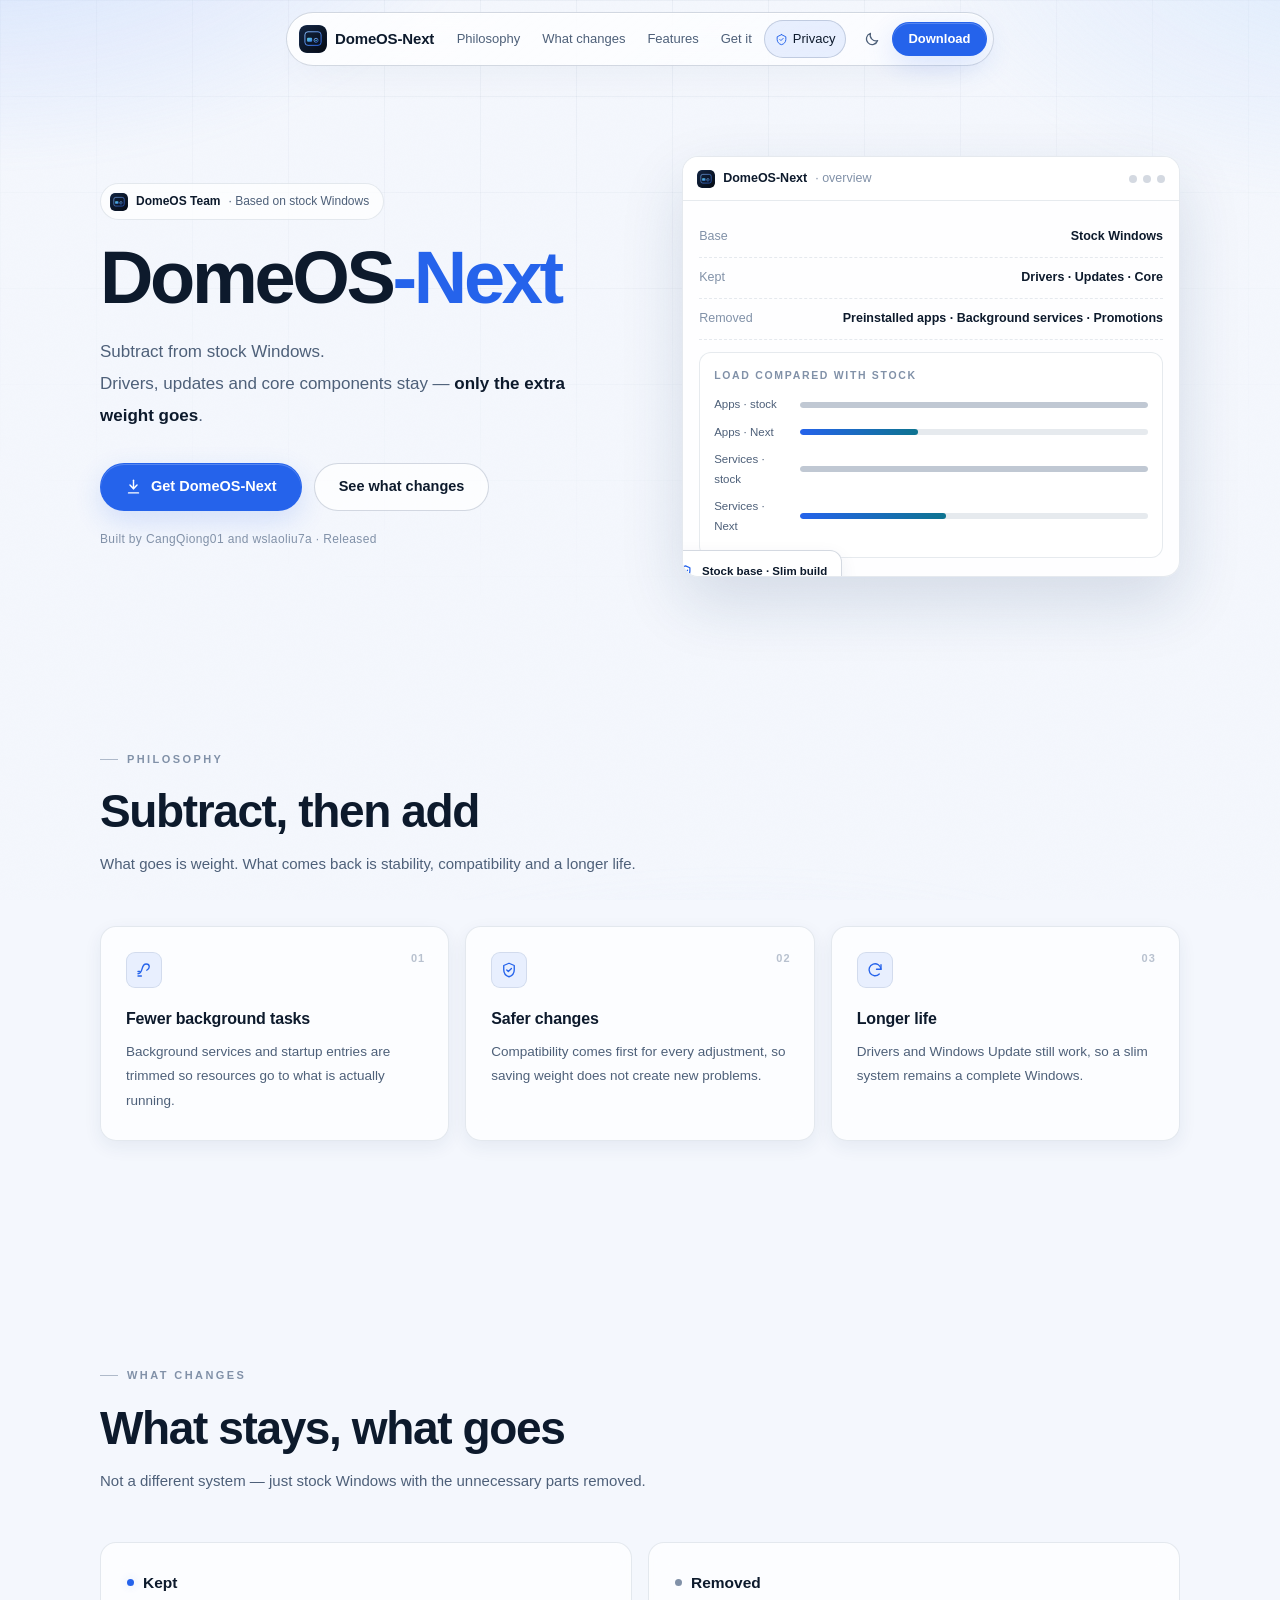
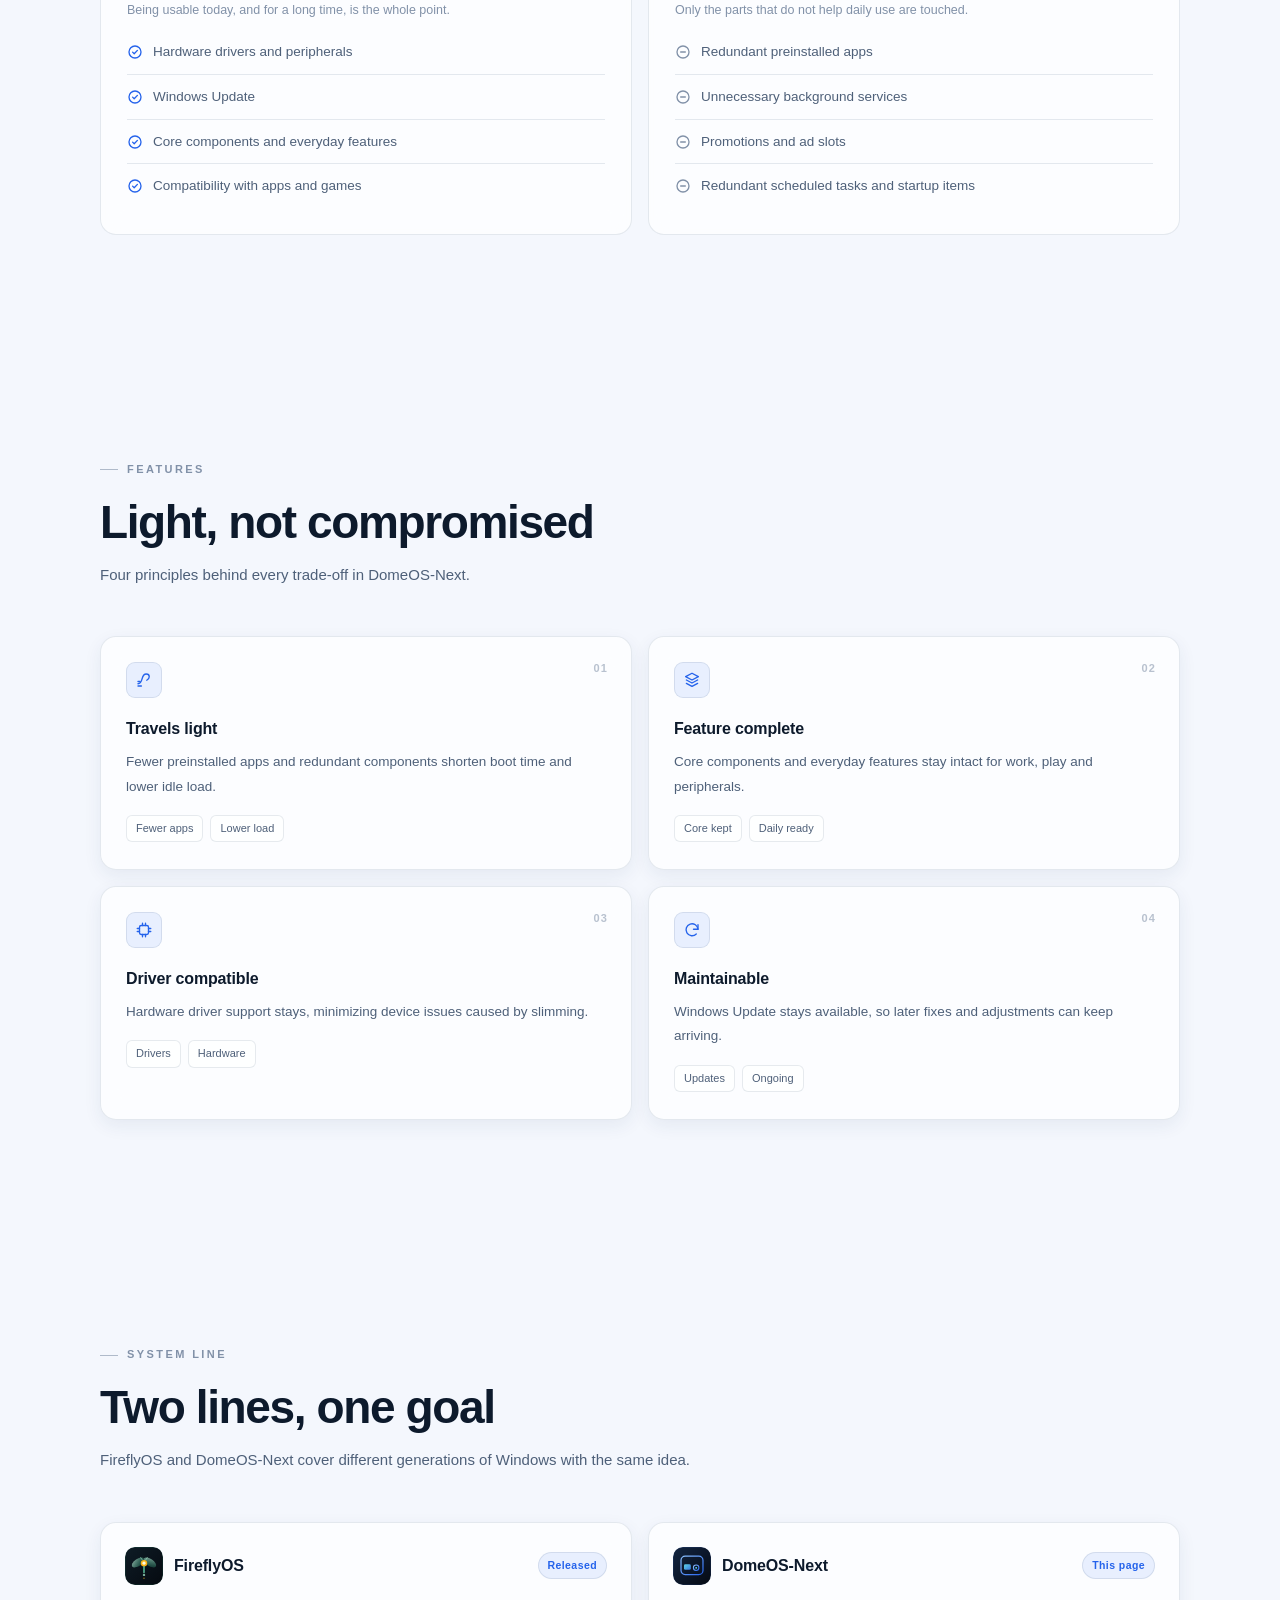
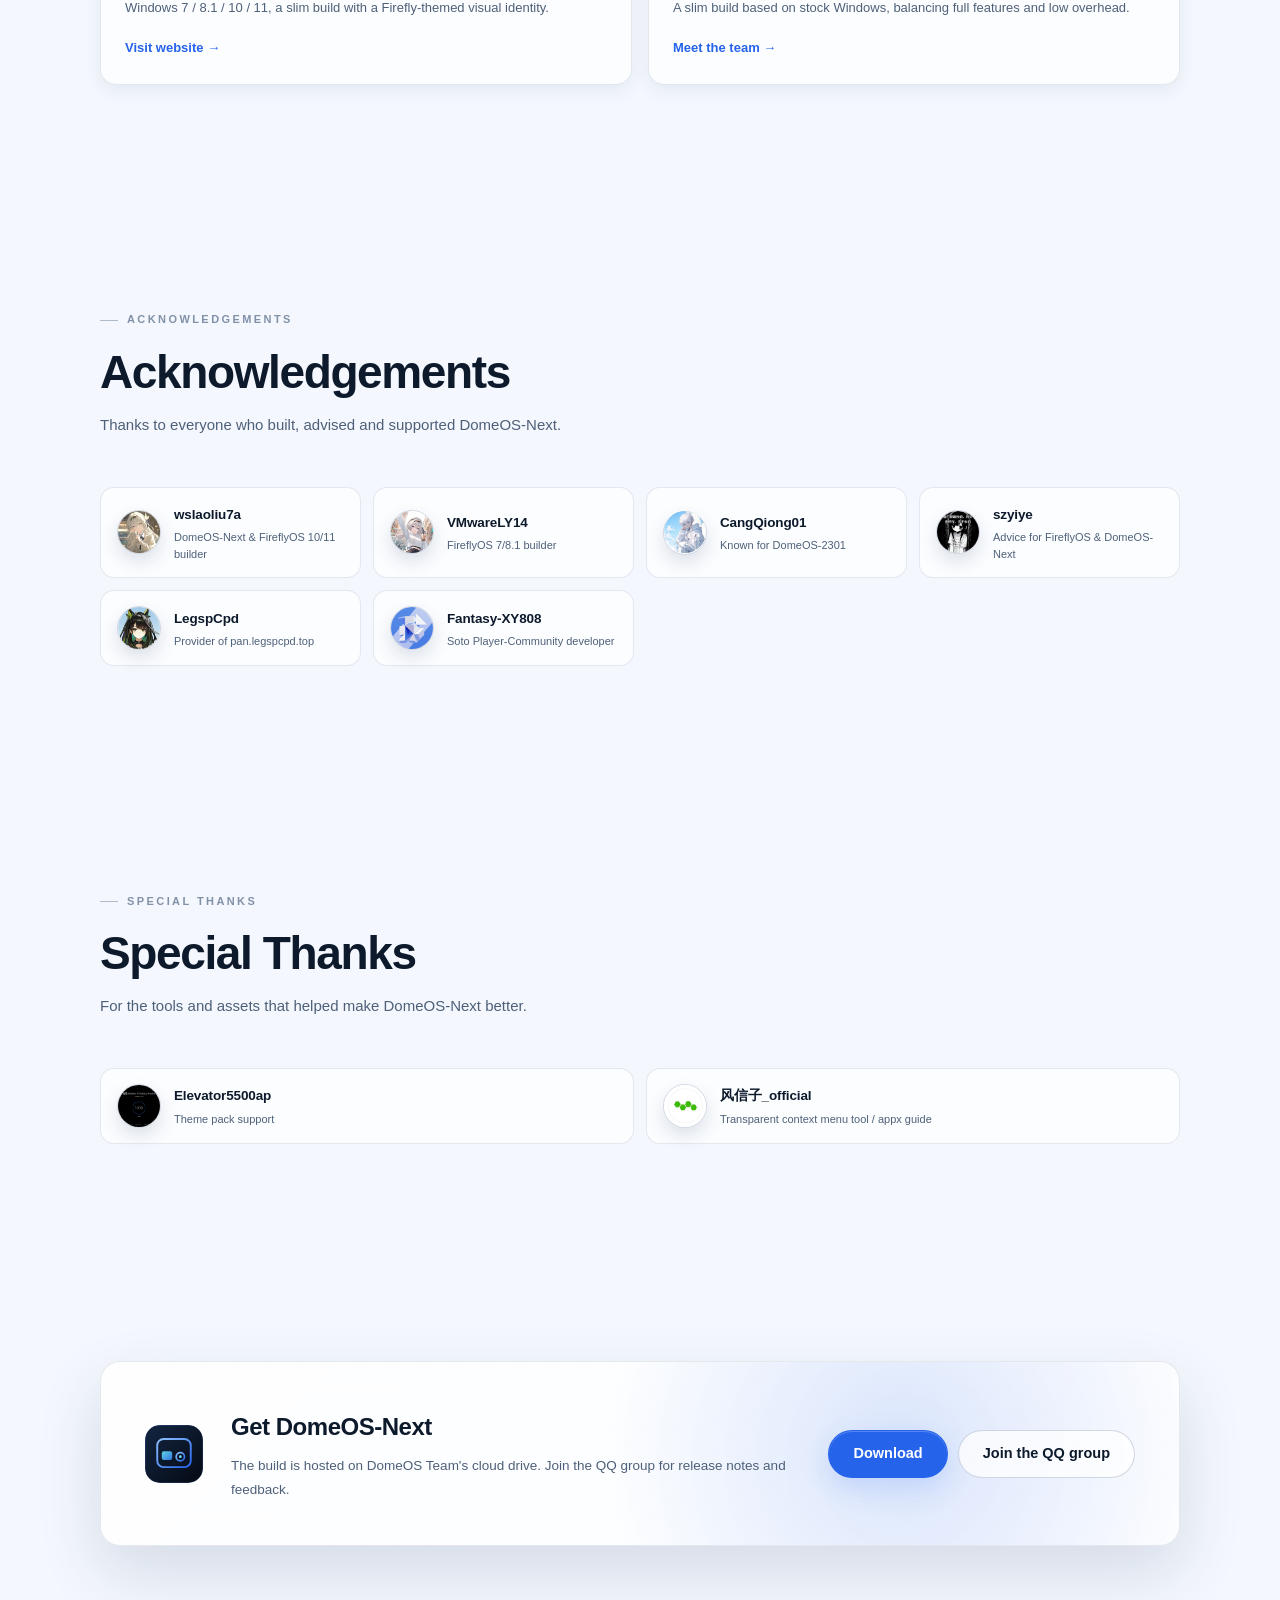
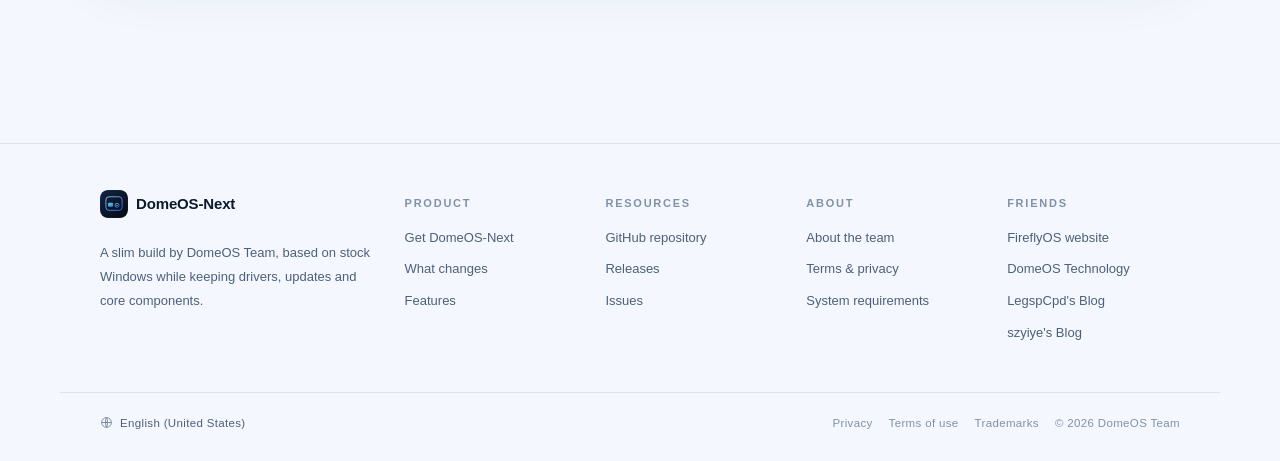
==== en/index.html @ 38a64226 "feat: 加入 Moonshot 风格自定义光标" ====
<!DOCTYPE html>
<html lang="en" data-color-mode="dark">
<head>
<meta charset="UTF-8" />
<meta name="viewport" content="width=device-width, initial-scale=1.0" />
<title>DomeOS-Next — Less weight, built on stock Windows</title>
<meta name="description" content="DomeOS-Next is a slimmed build based on stock Windows. Drivers, updates and core components stay; only unnecessary weight is removed." />
<meta name="theme-color" content="#070b13" id="themeColor" />
<meta name="color-scheme" content="dark light" />
<meta property="og:type" content="website" />
<meta property="og:title" content="DomeOS-Next — Less weight, built on stock Windows" />
<meta property="og:description" content="A slimmed build based on stock Windows, keeping drivers, updates and core components." />
<link rel="icon" href="../assets/logo.svg" type="image/svg+xml" />
<script>
  (function () {
    try {
      var saved = localStorage.getItem('dn-theme');
      var mode = saved === 'light' || saved === 'dark'
        ? saved
        : (window.matchMedia('(prefers-color-scheme: light)').matches ? 'light' : 'dark');
      document.documentElement.setAttribute('data-color-mode', mode);
    } catch (e) {}
  })();
</script>
<style>html{background:#070b13}html[data-color-mode="light"]{background:#f4f7fd}</style>
<link rel="stylesheet" href="../assets/theme.css" />
<link rel="stylesheet" href="../assets/style.css?v=5" />
</head>
<body>

<div class="bg-scene" aria-hidden="true"></div>

<header class="site-header" id="siteHeader">
  <div class="nav-inner">
    <a class="brand" href="#" aria-label="DomeOS-Next home">
      <img src="../assets/logo.svg" alt="" />
      <span>DomeOS-Next</span>
    </a>

    <nav class="nav-links" id="navLinks" aria-label="Main navigation">
      <span class="nav-hover" aria-hidden="true"></span>
      <a href="#idea">Philosophy</a>
      <a href="#compare">What changes</a>
      <a href="#features">Features</a>
      <a href="#get">Get it</a>
      <a class="nav-privacy" href="https://liu7pro.github.io/DomeOS-Team/legal.html" aria-label="Terms and privacy policy">
        <svg viewBox="0 0 24 24" fill="none" stroke="currentColor" stroke-width="1.8" stroke-linecap="round" stroke-linejoin="round"><path d="M12 3l8 4v5c0 4.5-3.4 8.6-8 9.5C7.4 20.6 4 16.5 4 12V7l8-4z" /><path d="m9 12 2 2 4-4" /></svg>
        Privacy
      </a>
    </nav>

    <div class="nav-actions">
      <button class="theme-toggle" id="themeToggle" type="button" aria-label="Toggle light and dark mode" aria-pressed="false">
        <svg class="ic-sun" viewBox="0 0 24 24" fill="none" stroke="currentColor" stroke-width="1.8" stroke-linecap="round">
          <circle cx="12" cy="12" r="4.2" />
          <path d="M12 2.5v2M12 19.5v2M2.5 12h2M19.5 12h2M5.2 5.2l1.4 1.4M17.4 17.4l1.4 1.4M18.8 5.2l-1.4 1.4M6.6 17.4l-1.4 1.4" />
        </svg>
        <svg class="ic-moon" viewBox="0 0 24 24" fill="none" stroke="currentColor" stroke-width="1.8" stroke-linecap="round" stroke-linejoin="round">
          <path d="M20.5 14.3A8.6 8.6 0 0 1 9.7 3.5a8.6 8.6 0 1 0 10.8 10.8Z" />
        </svg>
      </button>
      <a class="btn btn-primary btn-sm" href="https://pan.legspcpd.top/s/VduJ" target="_blank" rel="noopener">Download</a>
      <button class="menu-toggle" id="menuToggle" type="button" aria-label="Open menu" aria-expanded="false" aria-controls="navLinks">
        <svg viewBox="0 0 24 24" fill="none" stroke="currentColor" stroke-width="2" stroke-linecap="round"><path d="M4 7h16M4 12h16M4 17h16" /></svg>
      </button>
    </div>
  </div>
</header>

<main>
  <section class="hero">
    <div class="container hero-grid">
      <div class="hero-copy">
        <div class="hero-badge">
          <img src="../assets/logo.svg" alt="" />
          <b>DomeOS Team</b> · Based on stock Windows
        </div>

        <h1>DomeOS<span>-Next</span></h1>
        <p class="lead">
          Subtract from stock Windows.<br />
          Drivers, updates and core components stay — <strong>only the extra weight goes</strong>.
        </p>

        <div class="hero-actions">
          <a class="btn btn-primary" href="https://pan.legspcpd.top/s/VduJ" target="_blank" rel="noopener">
            <svg viewBox="0 0 24 24" fill="none" stroke="currentColor" stroke-width="2" stroke-linecap="round" stroke-linejoin="round"><path d="M12 3v12" /><path d="m7 10 5 5 5-5" /><path d="M5 21h14" /></svg>
            Get DomeOS-Next
          </a>
          <a class="btn btn-ghost" href="#compare">See what changes</a>
        </div>

        <p class="hero-note">Built by CangQiong01 and wslaoliu7a · Released</p>
      </div>

      <div class="window-wrap" data-reveal style="--d:.08s">
        <div class="window">
          <div class="win-bar">
          <div class="win-title">
            <img src="../assets/logo.svg" alt="" />
            DomeOS-Next <span>· overview</span>
          </div>
          <div class="win-dots" aria-hidden="true"><i></i><i></i><i></i></div>
        </div>
        <div class="win-body">
          <div class="win-row"><span>Base</span><b>Stock Windows</b></div>
          <div class="win-row"><span>Kept</span><b><em>Drivers</em> · Updates · Core</b></div>
          <div class="win-row"><span>Removed</span><b>Preinstalled apps · Background services · Promotions</b></div>

          <div class="compare">
            <h4>Load compared with stock</h4>
            <div class="c-row"><span>Apps · stock</span><div class="c-bar"><i style="--w:100%"></i></div></div>
            <div class="c-row"><span>Apps · Next</span><div class="c-bar"><i class="accent" style="--w:34%"></i></div></div>
            <div class="c-row"><span>Services · stock</span><div class="c-bar"><i style="--w:100%"></i></div></div>
            <div class="c-row"><span>Services · Next</span><div class="c-bar"><i class="accent" style="--w:42%"></i></div></div>
          </div>
        </div>
        <div class="win-float">
          <svg viewBox="0 0 24 24" fill="none" stroke="currentColor" stroke-width="2" stroke-linecap="round" stroke-linejoin="round"><path d="M12 3 5 6v5.6c0 4.3 2.9 8.1 7 9.4 4.1-1.3 7-5.1 7-9.4V6l-7-3Z" /><path d="m9 12 2.1 2.1L15.3 10" /></svg>
          Stock base · Slim build
        </div>
      </div>
    </div>
  </section>

  <section class="section" id="idea">
    <div class="container">
      <div class="section-head" data-reveal>
        <span class="eyebrow">Philosophy</span>
        <h2 class="section-title">Subtract, then add</h2>
        <p class="section-sub">What goes is weight. What comes back is stability, compatibility and a longer life.</p>
      </div>

      <div class="grid-3">
        <article class="card" data-reveal style="--d:.02s">
          <span class="card-index">01</span>
          <div class="card-icon"><svg viewBox="0 0 24 24" fill="none" stroke="currentColor" stroke-width="1.8" stroke-linecap="round" stroke-linejoin="round"><path d="M4 17c3.4 0 4.6-3.2 5.4-6.4C10.2 7.4 11.3 4 15 4c2.5 0 4 1.6 4 3.7 0 2.3-1.6 3.6-3.3 4.6" /><path d="M4 20h4.5" /><path d="M4 14h2.8" /></svg></div>
          <h3>Fewer background tasks</h3>
          <p>Background services and startup entries are trimmed so resources go to what is actually running.</p>
        </article>
        <article class="card" data-reveal style="--d:.06s">
          <span class="card-index">02</span>
          <div class="card-icon"><svg viewBox="0 0 24 24" fill="none" stroke="currentColor" stroke-width="1.8" stroke-linecap="round" stroke-linejoin="round"><path d="M12 3 5 6v5.6c0 4.3 2.9 8.1 7 9.4 4.1-1.3 7-5.1 7-9.4V6l-7-3Z" /><path d="m9 12 2.1 2.1L15.3 10" /></svg></div>
          <h3>Safer changes</h3>
          <p>Compatibility comes first for every adjustment, so saving weight does not create new problems.</p>
        </article>
        <article class="card" data-reveal style="--d:.1s">
          <span class="card-index">03</span>
          <div class="card-icon"><svg viewBox="0 0 24 24" fill="none" stroke="currentColor" stroke-width="1.8" stroke-linecap="round" stroke-linejoin="round"><path d="M20 11a8 8 0 1 0-2.3 6.3" /><path d="M20 5v6h-6" /></svg></div>
          <h3>Longer life</h3>
          <p>Drivers and Windows Update still work, so a slim system remains a complete Windows.</p>
        </article>
      </div>
    </div>
  </section>

  <section class="section" id="compare">
    <div class="container">
      <div class="section-head" data-reveal>
        <span class="eyebrow">What Changes</span>
        <h2 class="section-title">What stays, what goes</h2>
        <p class="section-sub">Not a different system — just stock Windows with the unnecessary parts removed.</p>
      </div>

      <div class="compare-grid">
        <div class="compare-panel" data-reveal style="--d:.02s">
          <h3><span class="dot"></span>Kept</h3>
          <p>Being usable today, and for a long time, is the whole point.</p>
          <ul class="check-list">
            <li>
              <svg viewBox="0 0 24 24" fill="none" stroke="currentColor" stroke-width="2" stroke-linecap="round" stroke-linejoin="round"><circle cx="12" cy="12" r="9" /><path d="m8.4 12.2 2.4 2.4 4.8-5" /></svg>
              Hardware drivers and peripherals
            </li>
            <li>
              <svg viewBox="0 0 24 24" fill="none" stroke="currentColor" stroke-width="2" stroke-linecap="round" stroke-linejoin="round"><circle cx="12" cy="12" r="9" /><path d="m8.4 12.2 2.4 2.4 4.8-5" /></svg>
              Windows Update
            </li>
            <li>
              <svg viewBox="0 0 24 24" fill="none" stroke="currentColor" stroke-width="2" stroke-linecap="round" stroke-linejoin="round"><circle cx="12" cy="12" r="9" /><path d="m8.4 12.2 2.4 2.4 4.8-5" /></svg>
              Core components and everyday features
            </li>
            <li>
              <svg viewBox="0 0 24 24" fill="none" stroke="currentColor" stroke-width="2" stroke-linecap="round" stroke-linejoin="round"><circle cx="12" cy="12" r="9" /><path d="m8.4 12.2 2.4 2.4 4.8-5" /></svg>
              Compatibility with apps and games
            </li>
          </ul>
        </div>

        <div class="compare-panel is-removed" data-reveal style="--d:.06s">
          <h3><span class="dot"></span>Removed</h3>
          <p>Only the parts that do not help daily use are touched.</p>
          <ul class="check-list">
            <li>
              <svg viewBox="0 0 24 24" fill="none" stroke="currentColor" stroke-width="2" stroke-linecap="round" stroke-linejoin="round"><circle cx="12" cy="12" r="9" /><path d="M8.5 12h7" /></svg>
              Redundant preinstalled apps
            </li>
            <li>
              <svg viewBox="0 0 24 24" fill="none" stroke="currentColor" stroke-width="2" stroke-linecap="round" stroke-linejoin="round"><circle cx="12" cy="12" r="9" /><path d="M8.5 12h7" /></svg>
              Unnecessary background services
            </li>
            <li>
              <svg viewBox="0 0 24 24" fill="none" stroke="currentColor" stroke-width="2" stroke-linecap="round" stroke-linejoin="round"><circle cx="12" cy="12" r="9" /><path d="M8.5 12h7" /></svg>
              Promotions and ad slots
            </li>
            <li>
              <svg viewBox="0 0 24 24" fill="none" stroke="currentColor" stroke-width="2" stroke-linecap="round" stroke-linejoin="round"><circle cx="12" cy="12" r="9" /><path d="M8.5 12h7" /></svg>
              Redundant scheduled tasks and startup items
            </li>
          </ul>
        </div>
      </div>
    </div>
  </section>

  <section class="section" id="features">
    <div class="container">
      <div class="section-head" data-reveal>
        <span class="eyebrow">Features</span>
        <h2 class="section-title">Light, not compromised</h2>
        <p class="section-sub">Four principles behind every trade-off in DomeOS-Next.</p>
      </div>

      <div class="grid-2">
        <article class="card" data-reveal style="--d:.02s">
          <span class="card-index">01</span>
          <div class="card-icon"><svg viewBox="0 0 24 24" fill="none" stroke="currentColor" stroke-width="1.8" stroke-linecap="round" stroke-linejoin="round"><path d="M4 17c3.4 0 4.6-3.2 5.4-6.4C10.2 7.4 11.3 4 15 4c2.5 0 4 1.6 4 3.7 0 2.3-1.6 3.6-3.3 4.6" /><path d="M4 20h4.5" /><path d="M4 14h2.8" /></svg></div>
          <h3>Travels light</h3>
          <p>Fewer preinstalled apps and redundant components shorten boot time and lower idle load.</p>
          <div class="tags"><span>Fewer apps</span><span>Lower load</span></div>
        </article>
        <article class="card" data-reveal style="--d:.06s">
          <span class="card-index">02</span>
          <div class="card-icon"><svg viewBox="0 0 24 24" fill="none" stroke="currentColor" stroke-width="1.8" stroke-linecap="round" stroke-linejoin="round"><path d="m12 3 8.5 4.5L12 12 3.5 7.5 12 3Z" /><path d="m4.5 12 7.5 4 7.5-4" /><path d="m4.5 16.5 7.5 4 7.5-4" /></svg></div>
          <h3>Feature complete</h3>
          <p>Core components and everyday features stay intact for work, play and peripherals.</p>
          <div class="tags"><span>Core kept</span><span>Daily ready</span></div>
        </article>
        <article class="card" data-reveal style="--d:.02s">
          <span class="card-index">03</span>
          <div class="card-icon"><svg viewBox="0 0 24 24" fill="none" stroke="currentColor" stroke-width="1.8" stroke-linecap="round" stroke-linejoin="round"><rect x="6" y="6" width="12" height="12" rx="2.4" /><path d="M10 3v3M14 3v3M10 18v3M14 18v3M3 10h3M3 14h3M18 10h3M18 14h3" /></svg></div>
          <h3>Driver compatible</h3>
          <p>Hardware driver support stays, minimizing device issues caused by slimming.</p>
          <div class="tags"><span>Drivers</span><span>Hardware</span></div>
        </article>
        <article class="card" data-reveal style="--d:.06s">
          <span class="card-index">04</span>
          <div class="card-icon"><svg viewBox="0 0 24 24" fill="none" stroke="currentColor" stroke-width="1.8" stroke-linecap="round" stroke-linejoin="round"><path d="M20 11a8 8 0 1 0-2.3 6.3" /><path d="M20 5v6h-6" /></svg></div>
          <h3>Maintainable</h3>
          <p>Windows Update stays available, so later fixes and adjustments can keep arriving.</p>
          <div class="tags"><span>Updates</span><span>Ongoing</span></div>
        </article>
      </div>
    </div>
  </section>

  <section class="section" id="family">
    <div class="container">
      <div class="section-head" data-reveal>
        <span class="eyebrow">System Line</span>
        <h2 class="section-title">Two lines, one goal</h2>
        <p class="section-sub">FireflyOS and DomeOS-Next cover different generations of Windows with the same idea.</p>
      </div>

      <div class="grid-2">
        <article class="card product-card" data-reveal style="--d:.02s">
          <div class="product-top">
            <img src="../assets/fireflyos.svg" alt="" />
            <h3>FireflyOS</h3>
            <span class="state">Released</span>
          </div>
          <p>Windows 7 / 8.1 / 10 / 11, a slim build with a Firefly-themed visual identity.</p>
          <a class="product-link" href="https://liu7pro.github.io/FireflyOS/">Visit website →</a>
        </article>

        <article class="card product-card" data-reveal style="--d:.06s">
          <div class="product-top">
            <img src="../assets/logo.svg" alt="" />
            <h3>DomeOS-Next</h3>
            <span class="state">This page</span>
          </div>
          <p>A slim build based on stock Windows, balancing full features and low overhead.</p>
          <a class="product-link" href="https://liu7pro.github.io/DomeOS-Team/">Meet the team →</a>
        </article>
      </div>
    </div>
  </section>

  <section class="section" id="thanks">
    <div class="container">
      <div class="section-head" data-reveal>
        <span class="eyebrow">Acknowledgements</span>
        <h2 class="section-title">Acknowledgements</h2>
        <p class="section-sub">Thanks to everyone who built, advised and supported DomeOS-Next.</p>
      </div>

      <div class="thanks-grid">
        <a class="thanks-card" href="https://space.bilibili.com/1834614293" target="_blank" rel="noopener" data-reveal style="--d:.02s">
          <img src="../assets/people/wslaoliu7a.jpg" alt="" />
          <div><b>wslaoliu7a</b><span>DomeOS-Next &amp; FireflyOS 10/11 builder</span></div>
        </a>
        <a class="thanks-card" href="https://space.bilibili.com/1227511340" target="_blank" rel="noopener" data-reveal style="--d:.05s">
          <img src="../assets/people/vmwarely14.jpg" alt="" />
          <div><b>VMwareLY14</b><span>FireflyOS 7/8.1 builder</span></div>
        </a>
        <a class="thanks-card" href="https://space.bilibili.com/1995157657" target="_blank" rel="noopener" data-reveal style="--d:.08s">
          <img src="../assets/people/cangqiong01.jpg" alt="" />
          <div><b>CangQiong01</b><span>Known for DomeOS-2301</span></div>
        </a>
        <a class="thanks-card" href="https://space.bilibili.com/3493112219437191" target="_blank" rel="noopener" data-reveal style="--d:.02s">
          <img src="../assets/people/szyiye.jpg" alt="" />
          <div><b>szyiye</b><span>Advice for FireflyOS &amp; DomeOS-Next</span></div>
        </a>
        <a class="thanks-card" href="https://space.bilibili.com/1614911881" target="_blank" rel="noopener" data-reveal style="--d:.05s">
          <img src="../assets/people/legspcpd.jpg" alt="" />
          <div><b>LegspCpd</b><span>Provider of pan.legspcpd.top</span></div>
        </a>
        <a class="thanks-card" href="https://github.com/Fantasy-XY808" target="_blank" rel="noopener" data-reveal style="--d:.08s">
          <img src="../assets/people/fantasy-xy808.jpg" alt="" />
          <div><b>Fantasy-XY808</b><span>Soto Player-Community developer</span></div>
        </a>
      </div>
    </div>
  </section>

  <section class="section" id="special-thanks">
    <div class="container">
      <div class="section-head" data-reveal>
        <span class="eyebrow">Special Thanks</span>
        <h2 class="section-title">Special Thanks</h2>
        <p class="section-sub">For the tools and assets that helped make DomeOS-Next better.</p>
      </div>

      <div class="thanks-grid two">
        <a class="thanks-card" href="https://space.bilibili.com/449530793" target="_blank" rel="noopener" data-reveal style="--d:.02s">
          <img src="../assets/people/elevator5500ap.jpg" alt="" />
          <div><b>Elevator5500ap</b><span>Theme pack support</span></div>
        </a>
        <a class="thanks-card" href="https://space.bilibili.com/3494369573210315" target="_blank" rel="noopener" data-reveal style="--d:.05s">
          <img src="../assets/people/fengxinzi.jpg" alt="" />
          <div><b>风信子_official</b><span>Transparent context menu tool / appx guide</span></div>
        </a>
      </div>
    </div>
  </section>

  <section class="section" id="get">
    <div class="container">
      <div class="cta-panel" data-reveal>
        <img src="../assets/logo.svg" alt="" />
        <div class="cta-text">
          <h2>Get DomeOS-Next</h2>
          <p>The build is hosted on DomeOS Team's cloud drive. Join the QQ group for release notes and feedback.</p>
        </div>
        <div class="cta-actions">
          <a class="btn btn-primary" href="https://pan.legspcpd.top/s/VduJ" target="_blank" rel="noopener">Download</a>
          <a class="btn btn-ghost" href="https://qun.qq.com/universal-share/share?ac=1&amp;authKey=lsKOJb8erMGhbsJXod%2B0XTAJxQ8RF/%2BQDX3nmfKz8e3SiW0r%2B7hkaf/28XpO9nh5&amp;busi_data=eyJncm91cENvZGUiOiIxMDQ5NTQyNDIwIiwidG9rZW4iOiJ4a1FiQUh0Q21RVmZxanIxY2dqbWt4aGc0bFlTWHdSUWsyQXdObTZ2cWdiSGEwT052ZmpMKzJ1WmozRFE4NWJEIiwidWluIjoiMTEwMTA5MzIwMyJ9&amp;data=-XsAtAnDk5faXxqsnAo9xvDbPF-DuU3LQBIiDjzuflaYwJnzTMtLfC0toC08eZRQzPF8kByGo5tEKezTOdJegwe347--ObzlwH6d-yCqGNU&amp;svctype=5&amp;tempid=h5_group_info" target="_blank" rel="noopener">Join the QQ group</a>
        </div>
      </div>
    </div>
  </section>
</main>

<footer class="site-footer">
  <div class="container footer-inner">
    <div class="footer-brand">
      <a class="brand" href="#">
        <img src="../assets/logo.svg" alt="" />
        <span>DomeOS-Next</span>
      </a>
      <p>A slim build by DomeOS Team, based on stock Windows while keeping drivers, updates and core components.</p>
    </div>
    <div class="footer-col">
      <h4>Product</h4>
      <a href="https://pan.legspcpd.top/s/VduJ" target="_blank" rel="noopener">Get DomeOS-Next</a>
      <a href="#compare">What changes</a>
      <a href="#features">Features</a>
    </div>
    <div class="footer-col">
      <h4>Resources</h4>
      <a href="https://github.com/liu7pro/DomeOS-Next" target="_blank" rel="noopener">GitHub repository</a>
      <a href="https://github.com/liu7pro/DomeOS-Next/releases" target="_blank" rel="noopener">Releases</a>
      <a href="https://github.com/liu7pro/DomeOS-Next/issues" target="_blank" rel="noopener">Issues</a>
    </div>
    <div class="footer-col">
      <h4>About</h4>
      <a href="https://liu7pro.github.io/DomeOS-Team/">About the team</a>
      <a href="https://liu7pro.github.io/DomeOS-Team/legal.html">Terms &amp; privacy</a>
      <a href="https://pan.legspcpd.top/s/VduJ" target="_blank" rel="noopener">System requirements</a>
    </div>
    <div class="footer-col">
      <h4>Friends</h4>
      <a href="https://liu7pro.github.io/FireflyOS/">FireflyOS website</a>
      <a href="https://cangqiong01.github.io/" target="_blank" rel="noopener">DomeOS Technology</a>
      <a href="https://www.legspcpd.top/" target="_blank" rel="noopener">LegspCpd's Blog</a>
      <a href="https://blog.szyiye.cn" target="_blank" rel="noopener">szyiye's Blog</a>
    </div>
  </div>
  <div class="container footer-bottom">
    <a class="footer-lang" href="../index.html">
      <svg viewBox="0 0 24 24" fill="none" stroke="currentColor" stroke-width="1.6"><circle cx="12" cy="12" r="9" /><path d="M3 12h18M12 3c2.5 2.6 2.5 15.4 0 18M12 3c-2.5 2.6-2.5 15.4 0 18" /></svg>
      English (United States)
    </a>
    <div class="footer-legal">
      <a href="https://liu7pro.github.io/DomeOS-Team/legal.html">Privacy</a>
      <a href="https://liu7pro.github.io/DomeOS-Team/legal.html">Terms of use</a>
      <a href="https://liu7pro.github.io/about.html">Trademarks</a>
      <a href="https://liu7pro.github.io/DomeOS-Team/">© <span id="year">2026</span> DomeOS Team</a>
    </div>
  </div>
</footer>

<script src="../assets/main.js?v=5"></script>
</body>
</html>
---- assets/theme.css ----
/* DomeOS-Next — 主题令牌
   基于原版 Windows 的精简方案：Fluent 蓝、柔和表面、清晰层级 */

:root {
  color-scheme: dark;

  --bg: #070b13;
  --bg-2: #0b1220;
  --bg-3: #0f1a2c;

  --surface: rgba(255, 255, 255, .045);
  --surface-2: rgba(255, 255, 255, .075);
  --surface-3: rgba(255, 255, 255, .11);

  --border: rgba(255, 255, 255, .09);
  --border-strong: rgba(255, 255, 255, .17);

  --text: #e8eef8;
  --text-2: #9aa8bd;
  --text-3: #63738a;

  --blue: #4f8cff;
  --blue-soft: #7fb1ff;
  --cyan: #67e8f9;

  --accent: #4f8cff;
  --accent-ink: #061020;
  --accent-g: rgba(79, 140, 255, .13);

  --glow: rgba(79, 140, 255, .22);
  --glow-2: rgba(103, 232, 249, .12);

  --shadow-sm: 0 8px 22px rgba(0, 0, 0, .28);
  --shadow: 0 24px 70px rgba(0, 0, 0, .46);

  --header: rgba(7, 11, 19, .72);
  --header-line: rgba(255, 255, 255, .07);

  --grid-line: rgba(255, 255, 255, .035);
  --meter-track: rgba(255, 255, 255, .08);
  --noise: .045;
}

html[data-color-mode="light"] {
  color-scheme: light;

  --bg: #f4f7fd;
  --bg-2: #eaf1fb;
  --bg-3: #dfeaf9;

  --surface: rgba(255, 255, 255, .72);
  --surface-2: rgba(255, 255, 255, .88);
  --surface-3: rgba(255, 255, 255, .97);

  --border: rgba(18, 48, 92, .10);
  --border-strong: rgba(18, 48, 92, .18);

  --text: #0d1a2c;
  --text-2: #4e6079;
  --text-3: #8191a8;

  --blue: #2563eb;
  --blue-soft: #1d4ed8;
  --cyan: #0e7490;

  --accent: #2563eb;
  --accent-ink: #ffffff;
  --accent-g: rgba(37, 99, 235, .09);

  --glow: rgba(37, 99, 235, .16);
  --glow-2: rgba(14, 116, 144, .10);

  --shadow-sm: 0 6px 18px rgba(23, 55, 100, .07);
  --shadow: 0 26px 64px rgba(23, 55, 100, .14);

  --header: rgba(248, 251, 255, .80);
  --header-line: rgba(18, 48, 92, .08);

  --grid-line: rgba(18, 48, 92, .045);
  --meter-track: rgba(18, 48, 92, .10);
  --noise: .03;
}
---- assets/style.css ----
/* ==========================================================================
   DomeOS-Next · 站点样式
   原版 Windows 之上的精简方案：Fluent 蓝、克制的表面、清晰的层级
   ========================================================================== */

*, *::before, *::after { box-sizing: border-box; }

html {
  background: var(--bg);
  -webkit-text-size-adjust: 100%;
  scroll-behavior: smooth;
  transition: background-color .5s ease;
}

body {
  margin: 0;
  min-height: 100vh;
  font-family: "Segoe UI Variable Text", "Segoe UI", "PingFang SC", "Microsoft YaHei UI", "Microsoft YaHei", sans-serif;
  font-size: 15px;
  line-height: 1.75;
  color: var(--text);
  background: var(--bg);
  -webkit-font-smoothing: antialiased;
  text-rendering: optimizeLegibility;
  overflow-x: hidden;
  transition: color .5s ease, background-color .5s ease;
}

img, svg { display: block; }
a { color: inherit; text-decoration: none; }
button { font: inherit; color: inherit; }
::selection { background: var(--accent); color: var(--accent-ink); }

:focus-visible {
  outline: 2px solid var(--blue);
  outline-offset: 3px;
  border-radius: 6px;
}

.container {
  width: 100%;
  max-width: 1160px;
  margin: 0 auto;
  padding: 0 clamp(20px, 4vw, 40px);
}

/* --------------------------------------------------------------------------
   背景
   -------------------------------------------------------------------------- */
.bg-scene {
  position: fixed;
  inset: 0;
  z-index: 0;
  pointer-events: none;
  overflow: hidden;
}

.bg-scene::before {
  content: "";
  position: absolute;
  inset: -25%;
  background:
    radial-gradient(38% 34% at 18% 6%, var(--glow), transparent 70%),
    radial-gradient(32% 28% at 86% 12%, var(--glow-2), transparent 72%),
    radial-gradient(46% 40% at 55% 110%, rgba(79, 140, 255, .10), transparent 74%);
  filter: blur(8px);
  animation: drift 30s ease-in-out infinite alternate;
}

html[data-color-mode="light"] .bg-scene::before {
  background:
    radial-gradient(40% 36% at 16% 4%, rgba(110, 160, 255, .30), transparent 70%),
    radial-gradient(34% 30% at 88% 10%, rgba(150, 195, 255, .26), transparent 72%),
    radial-gradient(50% 42% at 55% 112%, rgba(180, 205, 255, .30), transparent 74%);
}

.bg-scene::after {
  content: "";
  position: absolute;
  inset: 0;
  background-image:
    linear-gradient(90deg, var(--grid-line) 1px, transparent 1px),
    linear-gradient(180deg, var(--grid-line) 1px, transparent 1px);
  background-size: 96px 96px;
  mask-image: radial-gradient(80% 70% at 50% 0%, #000 10%, transparent 100%);
  -webkit-mask-image: radial-gradient(80% 70% at 50% 0%, #000 10%, transparent 100%);
}

@keyframes drift {
  0%   { transform: translate3d(-1.5%, -1%, 0) scale(1); }
  100% { transform: translate3d(1.5%, 2%, 0) scale(1.05); }
}

body::after {
  content: "";
  position: fixed;
  inset: 0;
  z-index: 2;
  pointer-events: none;
  opacity: var(--noise);
  background-image: url("data:image/svg+xml,%3Csvg xmlns='http://www.w3.org/2000/svg' width='160' height='160'%3E%3Cfilter id='n'%3E%3CfeTurbulence type='fractalNoise' baseFrequency='.85' numOctaves='2' stitchTiles='stitch'/%3E%3C/filter%3E%3Crect width='160' height='160' filter='url(%23n)' opacity='.55'/%3E%3C/svg%3E");
}

main, .site-header, .site-footer { position: relative; z-index: 3; }

/* --------------------------------------------------------------------------
   通用排版
   -------------------------------------------------------------------------- */
.section { padding: clamp(68px, 8.5vw, 112px) 0; }

.section-head {
  max-width: 700px;
  margin-bottom: clamp(32px, 4vw, 48px);
}

.eyebrow {
  display: inline-flex;
  align-items: center;
  gap: 9px;
  font-size: 11px;
  font-weight: 600;
  letter-spacing: .22em;
  text-transform: uppercase;
  color: var(--text-3);
}

.eyebrow::before {
  content: "";
  width: 18px;
  height: 1px;
  background: currentColor;
  opacity: .6;
}

.section-title {
  margin: 14px 0 10px;
  font-size: clamp(30px, 4vw, 46px);
  font-weight: 650;
  line-height: 1.24;
  letter-spacing: -.03em;
}

.section-sub {
  margin: 0;
  font-size: 15px;
  color: var(--text-2);
  line-height: 1.85;
}

/* --------------------------------------------------------------------------
   按钮
   -------------------------------------------------------------------------- */
.btn {
  display: inline-flex;
  align-items: center;
  justify-content: center;
  gap: 9px;
  height: 48px;
  padding: 0 24px;
  border: 1px solid transparent;
  border-radius: 999px;
  font-size: 14.5px;
  font-weight: 600;
  cursor: pointer;
  transition: transform .25s cubic-bezier(.22, 1, .36, 1), background-color .25s ease,
              border-color .25s ease, box-shadow .3s ease, color .25s ease;
}

.btn svg { width: 17px; height: 17px; flex-shrink: 0; }

.btn-primary {
  color: var(--accent-ink);
  background: var(--accent);
  box-shadow: 0 10px 28px var(--glow), inset 0 1px 0 rgba(255, 255, 255, .22);
}

.btn-primary:hover {
  transform: translateY(-2px);
  background: var(--blue-soft);
  box-shadow: 0 16px 36px var(--glow), inset 0 1px 0 rgba(255, 255, 255, .28);
}

.btn-ghost {
  color: var(--text);
  background: var(--surface);
  border-color: var(--border-strong);
}

.btn-ghost:hover {
  transform: translateY(-2px);
  background: var(--surface-2);
}

.btn-sm { height: 34px; padding: 0 15px; font-size: 13px; border-radius: 999px; }

/* --------------------------------------------------------------------------
   顶部导航
   -------------------------------------------------------------------------- */
.site-header {
  position: sticky;
  top: 0;
  z-index: 60;
  padding: 12px 0 0;
  pointer-events: none;
  transition: padding .3s ease;
}

.site-header.scrolled { padding-top: 8px; }

.nav-inner {
  pointer-events: auto;
  position: relative;
  display: flex;
  align-items: center;
  gap: 6px;
  width: fit-content;
  max-width: calc(100% - 32px);
  height: 54px;
  margin: 0 auto;
  padding: 4px 6px 4px 12px;
  border: 1px solid var(--border-strong);
  border-radius: 999px;
  background: linear-gradient(145deg, var(--surface-2), var(--surface));
  -webkit-backdrop-filter: blur(20px) saturate(150%);
  backdrop-filter: blur(20px) saturate(150%);
  box-shadow: 0 16px 40px -18px rgba(0, 0, 0, .55), inset 0 1px 0 rgba(255, 255, 255, .18);
  transition: background-color .3s ease, box-shadow .3s ease, border-color .3s ease;
}

html[data-color-mode="light"] .nav-inner {
  background: linear-gradient(145deg, rgba(255, 255, 255, .84), rgba(255, 255, 255, .60));
  box-shadow: 0 16px 40px -24px rgba(23, 55, 100, .28), inset 0 1px 0 rgba(255, 255, 255, .95);
}

.site-header.scrolled .nav-inner {
  border-color: var(--border-strong);
  box-shadow: 0 20px 50px -16px rgba(0, 0, 0, .62), inset 0 1px 0 rgba(255, 255, 255, .22);
}

html[data-color-mode="light"] .site-header.scrolled .nav-inner {
  box-shadow: 0 20px 48px -24px rgba(23, 55, 100, .34), inset 0 1px 0 rgba(255, 255, 255, .98);
}

.brand {
  display: inline-flex;
  align-items: center;
  gap: 8px;
  font-size: 15px;
  font-weight: 680;
  letter-spacing: -.01em;
  white-space: nowrap;
}

.brand img { width: 28px; height: 28px; border-radius: 8px; }

.nav-links {
  position: relative;
  display: flex;
  align-items: center;
  gap: 2px;
  margin-left: 6px;
  margin-right: 2px;
}

.nav-hover {
  position: absolute;
  top: 50%;
  left: 0;
  width: var(--pill-w, 0px);
  height: 30px;
  border-radius: 999px;
  border: 1px solid var(--border);
  background: var(--accent-g);
  transform: translate(var(--pill-x, 0px), -50%);
  opacity: 0;
  pointer-events: none;
  transition: transform .42s cubic-bezier(.34, 1.56, .64, 1),
              width .42s cubic-bezier(.34, 1.56, .64, 1), opacity .2s;
  z-index: 1;
}

.nav-links.pill-on .nav-hover { opacity: 1; }

.nav-links a {
  position: relative;
  z-index: 2;
  padding: 7px 10px;
  border-radius: 999px;
  font-size: 13px;
  font-weight: 500;
  color: var(--text-2);
  transition: color .2s ease, background-color .2s ease;
}

.nav-links a:hover { color: var(--text); background: transparent; }

.nav-links a.nav-privacy {
  display: inline-flex;
  align-items: center;
  gap: 5px;
  color: var(--text);
  border: 1px solid var(--border-strong);
  background: var(--accent-g);
}

.nav-links a.nav-privacy svg {
  width: 13px;
  height: 13px;
  color: var(--blue);
}

.nav-links a.nav-privacy:hover {
  background: var(--surface-2);
  border-color: var(--border-strong);
}

.nav-actions {
  display: flex;
  align-items: center;
  gap: 4px;
  margin-left: 2px;
}

.theme-toggle {
  width: 32px;
  height: 32px;
  display: inline-flex;
  align-items: center;
  justify-content: center;
  border-radius: 50%;
  border: 0;
  background: transparent;
  color: var(--text-2);
  cursor: pointer;
  transition: color .25s ease, background-color .25s ease, transform .3s ease;
}

.theme-toggle:hover {
  color: var(--text);
  background: var(--surface-2);
  transform: rotate(-8deg);
}

.theme-toggle svg { width: 16px; height: 16px; }
.theme-toggle .ic-moon { display: none; }
html[data-color-mode="light"] .theme-toggle .ic-sun { display: none; }
html[data-color-mode="light"] .theme-toggle .ic-moon { display: block; }

.menu-toggle {
  display: none;
  width: 32px;
  height: 32px;
  align-items: center;
  justify-content: center;
  border: 0;
  border-radius: 50%;
  background: transparent;
  color: var(--text-2);
  cursor: pointer;
}

.menu-toggle:hover { background: var(--surface-2); }
.menu-toggle svg { width: 18px; height: 18px; }

/* --------------------------------------------------------------------------
   首屏
   -------------------------------------------------------------------------- */
.hero {
  padding: clamp(52px, 7vw, 92px) 0 clamp(36px, 5vw, 56px);
}

.hero-grid {
  display: grid;
  grid-template-columns: 1.02fr .98fr;
  align-items: center;
  gap: clamp(36px, 5vw, 64px);
}

.hero-badge {
  display: inline-flex;
  align-items: center;
  gap: 8px;
  padding: 7px 14px 7px 9px;
  border: 1px solid var(--border);
  border-radius: 999px;
  background: var(--surface);
  font-size: 12px;
  color: var(--text-2);
}

.hero-badge img { width: 18px; height: 18px; border-radius: 5px; }
.hero-badge b { color: var(--text); font-weight: 600; }

.hero h1 {
  margin: 20px 0 0;
  font-size: clamp(44px, 6.2vw, 74px);
  font-weight: 760;
  line-height: 1.02;
  letter-spacing: -.045em;
}

.hero h1 span { color: var(--blue); }

.hero .lead {
  max-width: 560px;
  margin: 20px 0 0;
  font-size: clamp(15px, 1.6vw, 17px);
  line-height: 1.9;
  color: var(--text-2);
}

.hero .lead strong { color: var(--text); font-weight: 600; }

.hero-actions {
  display: flex;
  flex-wrap: wrap;
  gap: 12px;
  margin-top: 30px;
}

.hero-note {
  margin: 18px 0 0;
  font-size: 12px;
  color: var(--text-3);
  letter-spacing: .03em;
}

/* 仿 Windows 窗口 */
.window-wrap { position: relative; }

.window {
  position: relative;
  border: 1px solid var(--border);
  border-radius: 16px;
  background: var(--surface-2);
  -webkit-backdrop-filter: blur(18px) saturate(140%);
  backdrop-filter: blur(18px) saturate(140%);
  box-shadow: var(--shadow);
  overflow: hidden;
}

.win-bar {
  display: flex;
  align-items: center;
  justify-content: space-between;
  gap: 12px;
  padding: 11px 14px;
  border-bottom: 1px solid var(--border);
  background: var(--surface);
}

.win-title {
  display: flex;
  align-items: center;
  gap: 8px;
  font-size: 12.5px;
  font-weight: 600;
}

.win-title img { width: 18px; height: 18px; border-radius: 5px; }
.win-title span { color: var(--text-3); font-weight: 500; }

.win-dots { display: flex; gap: 6px; }
.win-dots i {
  width: 8px;
  height: 8px;
  border-radius: 50%;
  background: var(--border-strong);
}

.win-body { padding: 16px 16px 18px; }

.win-row {
  display: flex;
  align-items: baseline;
  justify-content: space-between;
  gap: 16px;
  padding: 9px 0;
  border-bottom: 1px dashed var(--border);
  font-size: 12.5px;
}

.win-row:last-of-type { border-bottom: 0; }
.win-row span { color: var(--text-3); flex-shrink: 0; }
.win-row b { font-weight: 600; text-align: right; }
.win-row b em { font-style: normal; color: inherit; }

.compare {
  margin-top: 12px;
  padding: 13px 14px 14px;
  border: 1px solid var(--border);
  border-radius: 12px;
  background: var(--surface);
}

.compare h4 {
  margin: 0 0 10px;
  font-size: 10.5px;
  font-weight: 600;
  letter-spacing: .16em;
  text-transform: uppercase;
  color: var(--text-3);
}

.c-row {
  display: grid;
  grid-template-columns: 76px 1fr;
  align-items: center;
  gap: 10px;
  margin: 7px 0;
  font-size: 11.5px;
  color: var(--text-2);
}

.c-bar {
  height: 6px;
  border-radius: 3px;
  background: var(--meter-track);
  overflow: hidden;
}

.c-bar i {
  display: block;
  height: 100%;
  border-radius: 3px;
  background: var(--border-strong);
  transition: width 1.1s cubic-bezier(.22, 1, .36, 1);
}

.c-bar i.accent { background: linear-gradient(90deg, var(--blue), var(--cyan)); }

.window-wrap.is-in .c-bar i { width: var(--w); }

.win-float {
  position: absolute;
  left: -20px;
  bottom: -16px;
  display: flex;
  align-items: center;
  gap: 9px;
  padding: 10px 14px;
  border: 1px solid var(--border-strong);
  border-radius: 12px;
  background: var(--surface-3);
  -webkit-backdrop-filter: blur(16px);
  backdrop-filter: blur(16px);
  box-shadow: var(--shadow-sm);
  font-size: 11.5px;
  font-weight: 600;
  color: var(--text);
}

.win-float svg { width: 15px; height: 15px; color: var(--blue); }

/* --------------------------------------------------------------------------
   卡片
   -------------------------------------------------------------------------- */
.grid-3 {
  display: grid;
  grid-template-columns: repeat(3, 1fr);
  gap: 16px;
}

.grid-2 {
  display: grid;
  grid-template-columns: repeat(2, 1fr);
  gap: 16px;
}

.card {
  position: relative;
  padding: 25px 25px 27px;
  border: 1px solid var(--border);
  border-radius: 16px;
  background: var(--surface);
  -webkit-backdrop-filter: blur(14px) saturate(130%);
  backdrop-filter: blur(14px) saturate(130%);
  box-shadow: var(--shadow-sm);
  transition: transform .35s cubic-bezier(.22, 1, .36, 1), border-color .35s ease,
              background-color .35s ease, box-shadow .35s ease;
}

.card:hover {
  transform: translateY(-3px);
  border-color: var(--border-strong);
  background: var(--surface-2);
  box-shadow: 0 22px 52px rgba(0, 0, 0, .28);
}

html[data-color-mode="light"] .card:hover {
  box-shadow: 0 20px 46px rgba(23, 55, 100, .13);
}

.card-icon {
  width: 36px;
  height: 36px;
  display: grid;
  place-items: center;
  margin-bottom: 17px;
  border: 1px solid var(--border);
  border-radius: 9px;
  background: var(--accent-g);
  color: var(--blue);
}

.card-icon svg { width: 18px; height: 18px; }

.card h3 {
  margin: 0 0 7px;
  font-size: 16px;
  font-weight: 650;
  letter-spacing: -.01em;
}

.card p {
  margin: 0;
  font-size: 13.5px;
  color: var(--text-2);
  line-height: 1.8;
}

.card-index {
  position: absolute;
  top: 22px;
  right: 23px;
  font-size: 11px;
  font-weight: 600;
  letter-spacing: .1em;
  color: var(--text-3);
  opacity: .55;
}

.tags {
  display: flex;
  flex-wrap: wrap;
  gap: 7px;
  margin-top: 16px;
}

.tags span {
  padding: 3px 9px;
  border: 1px solid var(--border);
  border-radius: 6px;
  font-size: 11px;
  color: var(--text-2);
  background: var(--surface);
}

/* --------------------------------------------------------------------------
   鸣谢
   -------------------------------------------------------------------------- */
.thanks-grid {
  display: grid;
  grid-template-columns: repeat(4, minmax(0, 1fr));
  gap: 12px;
}

.thanks-grid.two { grid-template-columns: repeat(2, minmax(0, 1fr)); }

.thanks-card {
  display: flex;
  align-items: center;
  gap: 13px;
  padding: 15px 16px;
  border: 1px solid var(--border);
  border-radius: 14px;
  background: var(--surface);
  -webkit-backdrop-filter: blur(12px);
  backdrop-filter: blur(12px);
  transition: transform .3s cubic-bezier(.22, 1, .36, 1), border-color .3s ease, background-color .3s ease;
}

.thanks-card:hover {
  transform: translateY(-3px);
  border-color: var(--border-strong);
  background: var(--surface-2);
}

.thanks-card img {
  width: 44px;
  height: 44px;
  flex-shrink: 0;
  border-radius: 50%;
  object-fit: cover;
  border: 1px solid var(--border-strong);
  box-shadow: 0 8px 18px rgba(0, 0, 0, .22);
}

html[data-color-mode="light"] .thanks-card img {
  box-shadow: 0 8px 18px rgba(23, 55, 100, .14);
}

.thanks-card b {
  display: flex;
  align-items: center;
  flex-wrap: wrap;
  gap: 6px;
  font-size: 13.5px;
  font-weight: 650;
  letter-spacing: -.01em;
}

.thanks-card span {
  display: block;
  margin-top: 3px;
  font-size: 11px;
  line-height: 1.5;
  color: var(--text-2);
}

.thanks-tag {
  padding: 1px 6px;
  border: 1px solid var(--border);
  border-radius: 999px;
  font-style: normal;
  font-size: 9.5px;
  font-weight: 600;
  letter-spacing: .04em;
  color: var(--blue);
  background: var(--accent-g);
}

/* --------------------------------------------------------------------------
   精简对照
   -------------------------------------------------------------------------- */
.compare-grid {
  display: grid;
  grid-template-columns: 1fr 1fr;
  gap: 16px;
}

.compare-panel {
  padding: 26px;
  border: 1px solid var(--border);
  border-radius: 16px;
  background: var(--surface);
  -webkit-backdrop-filter: blur(14px);
  backdrop-filter: blur(14px);
}

.compare-panel h3 {
  display: flex;
  align-items: center;
  gap: 9px;
  margin: 0 0 4px;
  font-size: 15.5px;
  font-weight: 650;
}

.compare-panel h3 .dot {
  width: 7px;
  height: 7px;
  border-radius: 50%;
  background: var(--blue);
  box-shadow: 0 0 10px var(--glow);
}

.compare-panel.is-removed h3 .dot {
  background: var(--text-3);
  box-shadow: none;
}

.compare-panel > p {
  margin: 0 0 18px;
  font-size: 12.5px;
  color: var(--text-3);
}

.check-list {
  list-style: none;
  margin: 0;
  padding: 0;
}

.check-list li {
  display: flex;
  align-items: flex-start;
  gap: 10px;
  padding: 10px 0;
  border-top: 1px solid var(--border);
  font-size: 13.5px;
  color: var(--text-2);
}

.check-list li:first-child { border-top: 0; padding-top: 0; }

.check-list svg {
  width: 16px;
  height: 16px;
  margin-top: 4px;
  flex-shrink: 0;
  color: var(--blue);
}

.compare-panel.is-removed .check-list svg { color: var(--text-3); }

/* --------------------------------------------------------------------------
   系统线
   -------------------------------------------------------------------------- */
.product-card {
  display: flex;
  flex-direction: column;
  padding: 24px;
}

.product-top {
  display: flex;
  align-items: center;
  gap: 11px;
  margin-bottom: 12px;
}

.product-top img {
  width: 38px;
  height: 38px;
  border-radius: 10px;
  flex-shrink: 0;
}

.product-top h3 { margin: 0; font-size: 16px; font-weight: 650; }

.state {
  margin-left: auto;
  padding: 3px 9px;
  border: 1px solid var(--border);
  border-radius: 999px;
  font-size: 10.5px;
  font-weight: 600;
  letter-spacing: .04em;
  color: var(--blue);
  background: var(--accent-g);
}

.product-card p {
  margin: 0 0 18px;
  font-size: 13px;
  color: var(--text-2);
  line-height: 1.75;
  flex: 1;
}

.product-link {
  display: inline-flex;
  align-items: center;
  gap: 6px;
  font-size: 13px;
  font-weight: 600;
  color: var(--blue);
  transition: gap .25s ease;
}

.product-link:hover { gap: 10px; }

/* --------------------------------------------------------------------------
   获取
   -------------------------------------------------------------------------- */
.cta-panel {
  position: relative;
  display: flex;
  align-items: center;
  gap: 28px;
  padding: clamp(28px, 4vw, 44px);
  border: 1px solid var(--border);
  border-radius: 20px;
  background: linear-gradient(135deg, var(--surface-2), var(--surface));
  -webkit-backdrop-filter: blur(20px) saturate(140%);
  backdrop-filter: blur(20px) saturate(140%);
  box-shadow: var(--shadow);
  overflow: hidden;
}

.cta-panel::before {
  content: "";
  position: absolute;
  inset: -40% -10% auto 38%;
  height: 320px;
  background: radial-gradient(circle, var(--glow), transparent 70%);
  pointer-events: none;
}

.cta-panel > img {
  position: relative;
  width: 58px;
  height: 58px;
  border-radius: 15px;
  flex-shrink: 0;
}

.cta-text { position: relative; flex: 1; min-width: 0; }

.cta-text h2 {
  margin: 0 0 6px;
  font-size: clamp(20px, 2.4vw, 24px);
  font-weight: 680;
  letter-spacing: -.02em;
}

.cta-text p {
  margin: 0;
  font-size: 13.5px;
  color: var(--text-2);
  line-height: 1.75;
}

.cta-actions {
  position: relative;
  display: flex;
  flex-wrap: wrap;
  gap: 10px;
}

/* --------------------------------------------------------------------------
   页脚
   -------------------------------------------------------------------------- */
.site-footer {
  margin-top: clamp(56px, 7vw, 88px);
  border-top: 1px solid var(--border);
  padding: 46px 0 28px;
}

.footer-inner {
  display: grid;
  grid-template-columns: 1.6fr repeat(4, 1fr);
  gap: 28px;
}

.footer-brand p {
  margin: 14px 0 0;
  max-width: 320px;
  font-size: 13px;
  color: var(--text-2);
  line-height: 1.85;
}

.footer-col h4 {
  margin: 4px 0 13px;
  font-size: 11px;
  font-weight: 600;
  letter-spacing: .16em;
  text-transform: uppercase;
  color: var(--text-3);
}

.footer-col a {
  display: block;
  margin: 9px 0;
  font-size: 13px;
  color: var(--text-2);
  transition: color .25s ease;
}

.footer-col a:hover { color: var(--blue); }

.footer-bottom {
  display: flex;
  flex-wrap: wrap;
  align-items: center;
  justify-content: space-between;
  gap: 12px;
  margin-top: 38px;
  padding-top: 20px;
  border-top: 1px solid var(--border);
  font-size: 11.5px;
  color: var(--text-3);
  letter-spacing: .03em;
}

.footer-lang {
  display: inline-flex;
  align-items: center;
  gap: 7px;
  color: var(--text-2);
  transition: color .25s ease;
}

.footer-lang:hover { color: var(--blue); }

.footer-lang svg { width: 13px; height: 13px; opacity: .8; }

.footer-legal {
  display: flex;
  flex-wrap: wrap;
  align-items: center;
  gap: 16px;
}

.footer-legal a { color: var(--text-3); transition: color .25s ease; }
.footer-legal a:hover { color: var(--blue); }

/* --------------------------------------------------------------------------
   入场动画
   -------------------------------------------------------------------------- */
[data-reveal] {
  opacity: 0;
  transform: translateY(16px);
  transition: opacity .7s cubic-bezier(.22, 1, .36, 1),
              transform .7s cubic-bezier(.22, 1, .36, 1);
  transition-delay: var(--d, 0s);
}

[data-reveal].is-in {
  opacity: 1;
  transform: none;
}

/* --------------------------------------------------------------------------
   响应式
   -------------------------------------------------------------------------- */
@media (max-width: 900px) {
  .hero-grid { grid-template-columns: 1fr; }
  .hero { padding-top: 44px; }
  .window { max-width: 560px; }
  .win-float { left: auto; right: 18px; bottom: -14px; }
  .grid-3 { grid-template-columns: repeat(2, 1fr); }
  .thanks-grid { grid-template-columns: repeat(2, minmax(0, 1fr)); }
}

@media (max-width: 820px) {
  .nav-inner { width: calc(100% - 24px); }

  .nav-links {
    position: absolute;
    top: calc(100% + 10px);
    left: 0;
    right: 0;
    display: none;
    flex-direction: column;
    align-items: stretch;
    gap: 4px;
    padding: 10px;
    border: 1px solid var(--border);
    border-radius: 14px;
    background: var(--header);
    -webkit-backdrop-filter: blur(20px) saturate(150%);
    backdrop-filter: blur(20px) saturate(150%);
    box-shadow: var(--shadow);
  }

  .nav-links.open { display: flex; }
  .nav-links a { padding: 11px 14px; }
  .menu-toggle { display: inline-flex; }
  .nav-actions .btn-sm { display: none; }
  .compare-grid { grid-template-columns: 1fr; }
  .cta-panel { flex-direction: column; align-items: flex-start; }
  .cta-actions { width: 100%; }
  .cta-actions .btn { flex: 1; }
  .footer-inner { grid-template-columns: 1fr 1fr; }
  .footer-brand { grid-column: 1 / -1; }
}

@media (max-width: 560px) {
  .grid-3, .grid-2 { grid-template-columns: 1fr; }
  .thanks-grid { grid-template-columns: 1fr; }
  .thanks-grid.two { grid-template-columns: 1fr; }
  .footer-inner { grid-template-columns: 1fr 1fr; }
  .footer-brand { grid-column: 1 / -1; }
  .hero-actions .btn { flex: 1 1 100%; }
  .win-float { right: 12px; bottom: -12px; }
}

@media (prefers-reduced-motion: reduce) {
  html { scroll-behavior: auto; }
  *, *::before, *::after {
    animation-duration: .001ms !important;
    animation-iteration-count: 1 !important;
    transition-duration: .001ms !important;
  }
  [data-reveal] { opacity: 1; transform: none; }
  .c-bar i { width: var(--w) !important; }
}

:root{--cursor-ring:rgba(79,140,255,.85);--cursor-fill:rgba(79,140,255,.14);--cursor-glow:rgba(79,140,255,.28)}html[data-color-mode="light"]{--cursor-ring:rgba(37,99,235,.9);--cursor-fill:rgba(37,99,235,.12);--cursor-glow:rgba(37,99,235,.20)}

/* ---------- 自定义光标（参考 Moonshot） ---------- */
.cursor-ring,
.cursor-dot {
  position: fixed;
  top: 0;
  left: 0;
  pointer-events: none;
  z-index: 9999;
  border-radius: 50%;
  opacity: 0;
  will-change: transform, opacity;
}
.cursor-ring {
  width: 36px;
  height: 36px;
  margin: -18px 0 0 -18px;
  border: 1.5px solid var(--cursor-ring, rgba(255, 255, 255, .7));
  box-shadow: 0 0 22px var(--cursor-glow, rgba(255, 255, 255, .2));
  transition: width .32s cubic-bezier(.16, 1, .3, 1), height .32s cubic-bezier(.16, 1, .3, 1),
              margin .32s cubic-bezier(.16, 1, .3, 1), background-color .3s ease,
              border-color .3s ease, opacity .3s ease, rotate .4s cubic-bezier(.16, 1, .3, 1),
              box-shadow .3s ease;
}
.cursor-dot {
  width: 5px;
  height: 5px;
  margin: -2.5px 0 0 -2.5px;
  background: var(--cursor-ring, #fff);
  transition: opacity .3s ease;
}
.cursor-ring.is-hover {
  width: 56px;
  height: 56px;
  margin: -28px 0 0 -28px;
  border-color: var(--cursor-ring, #fff);
  background-color: var(--cursor-fill, rgba(255, 255, 255, .12));
}
.cursor-ring.is-down { scale: .82; }
@media (hover: none), (pointer: coarse) {
  .cursor-ring, .cursor-dot { display: none; }
}
@media (hover: hover) and (pointer: fine) {
  html, body, a, button, .btn, input, textarea, select, [role="button"] { cursor: none; }
}
.cursor-ring.is-hover{box-shadow:0 0 30px var(--cursor-glow)}
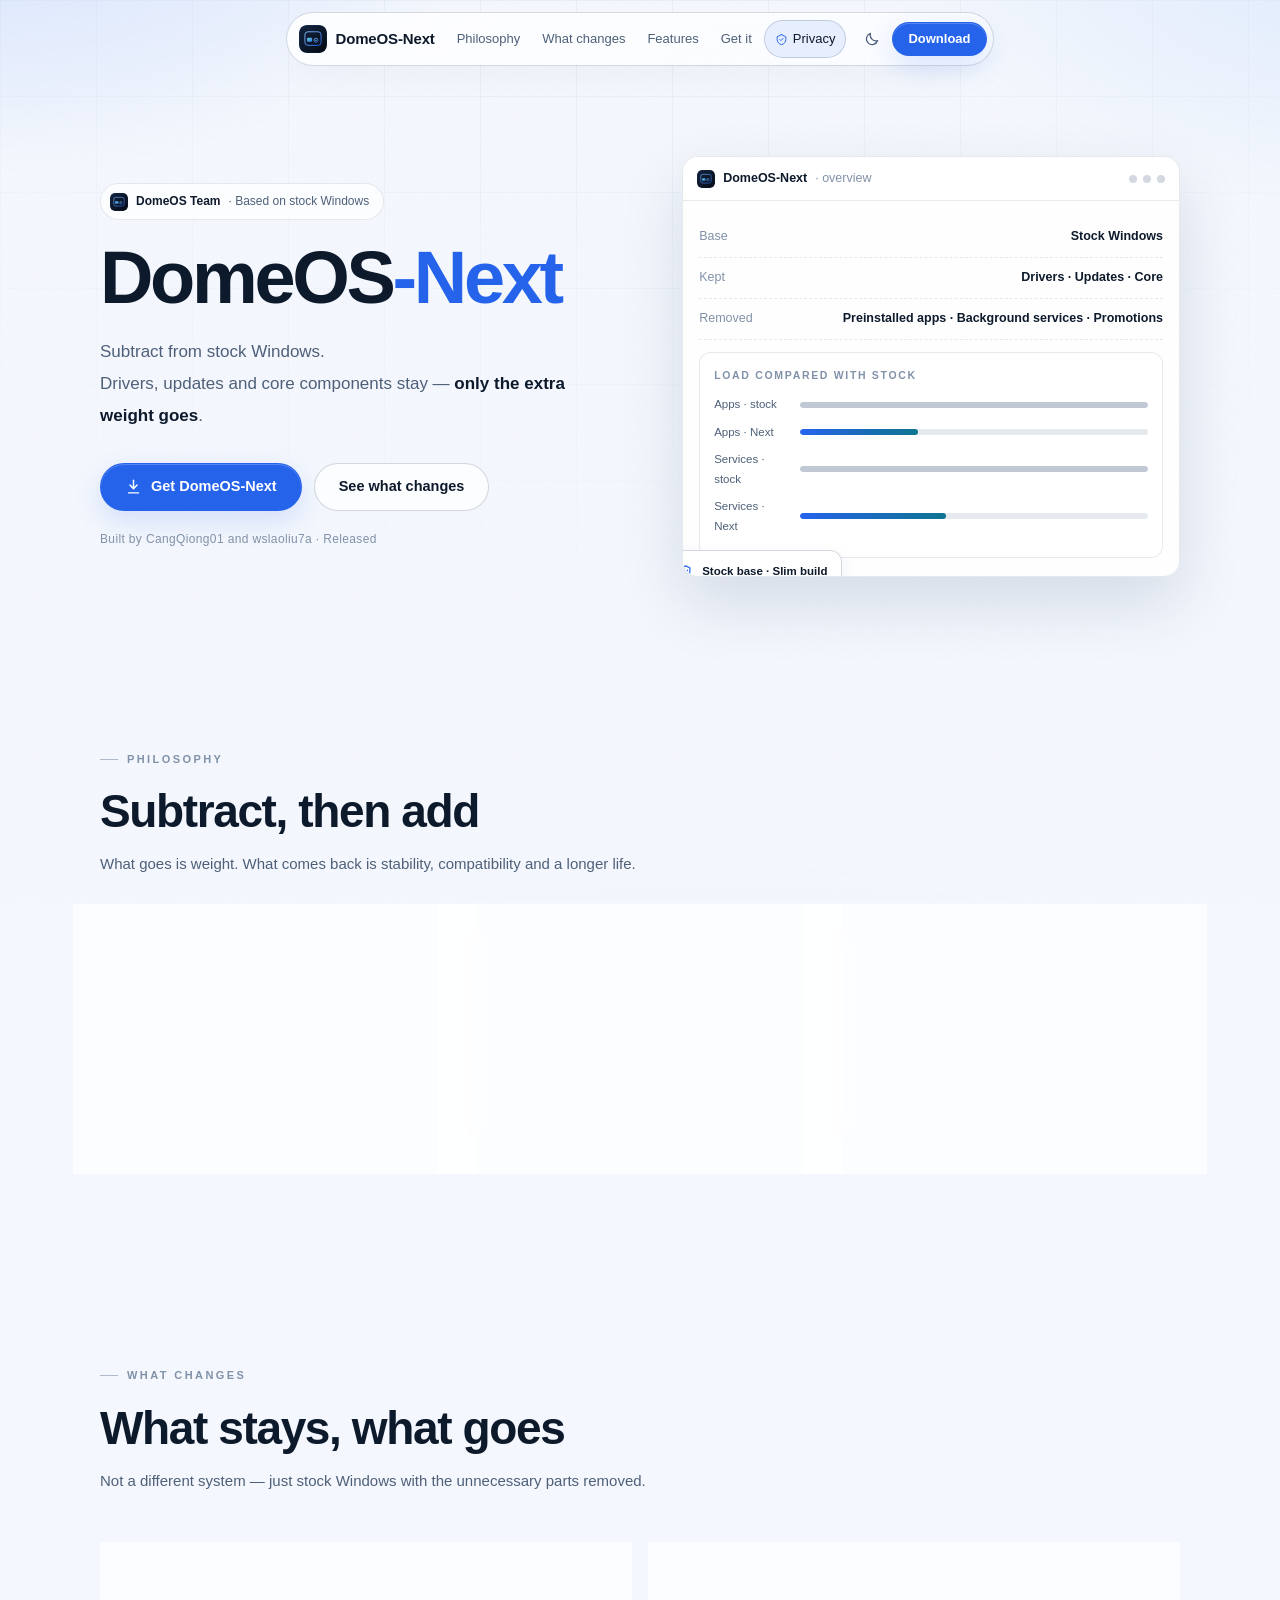
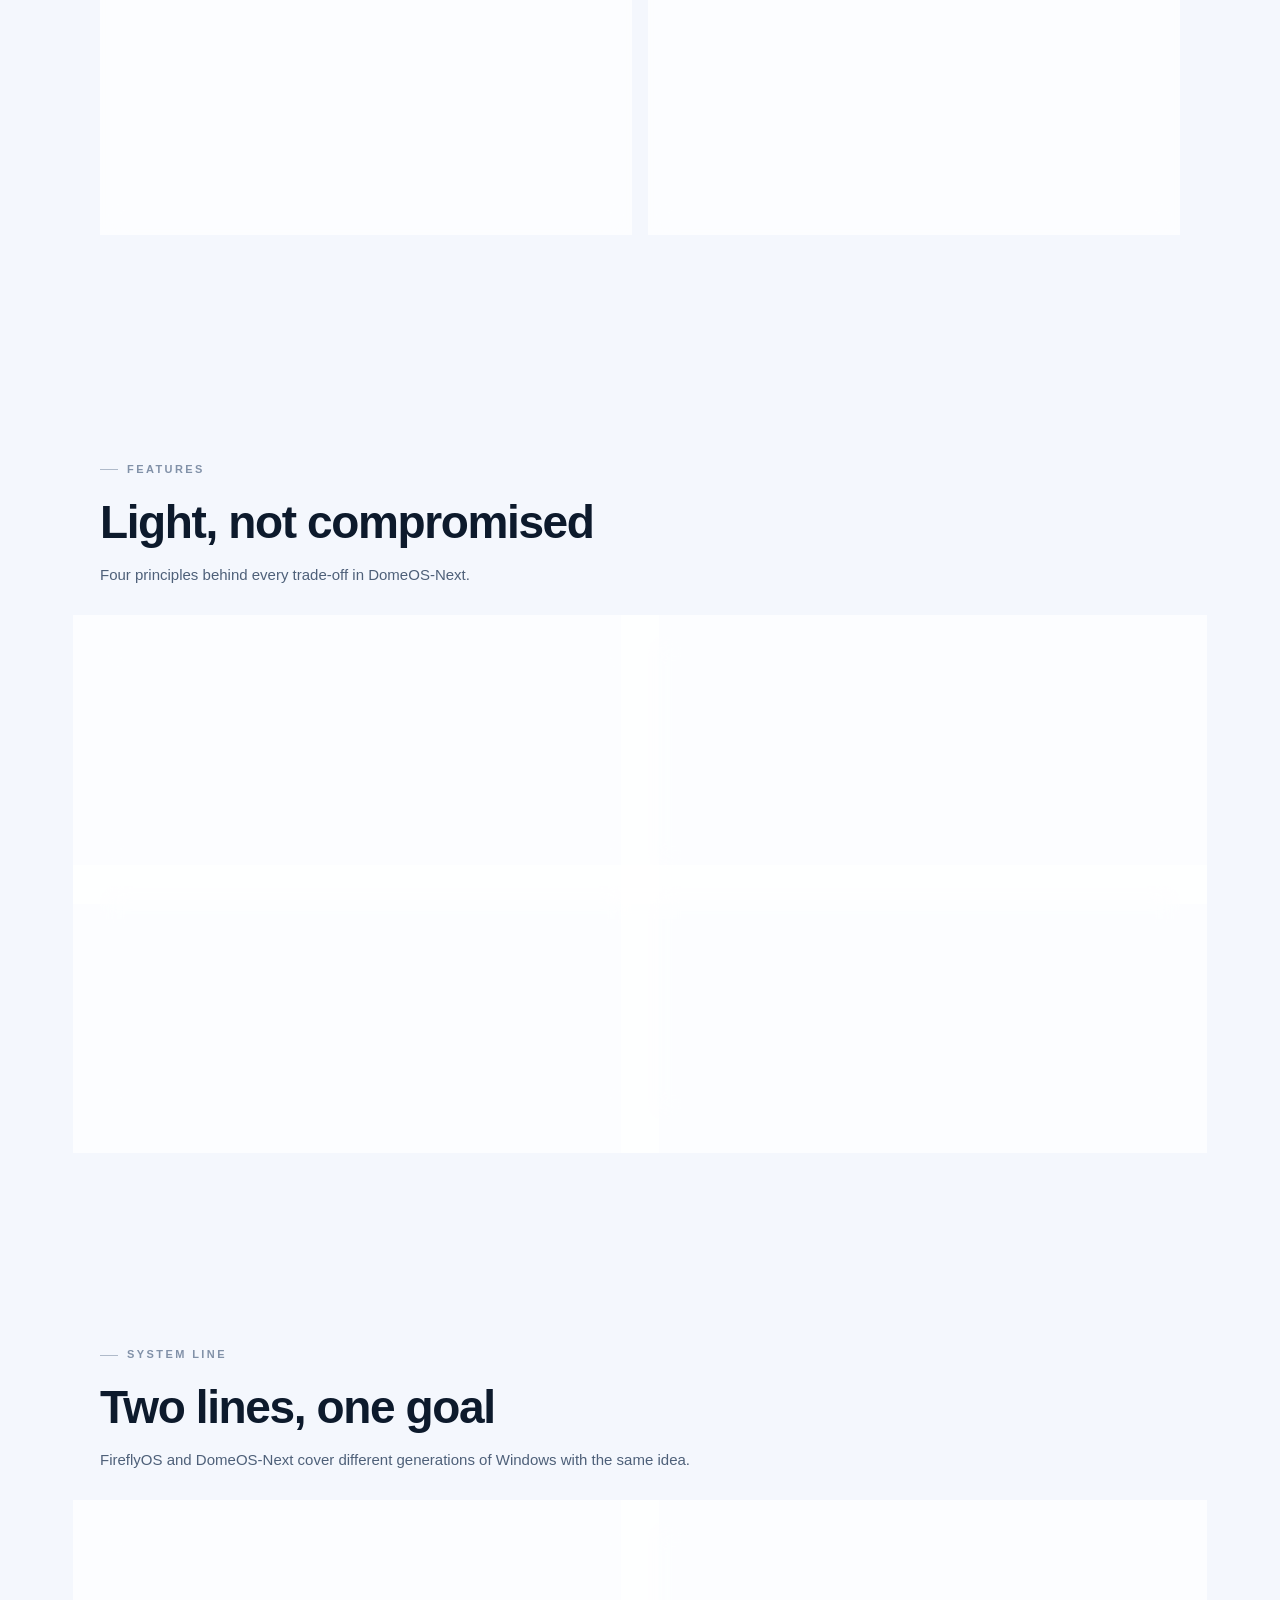
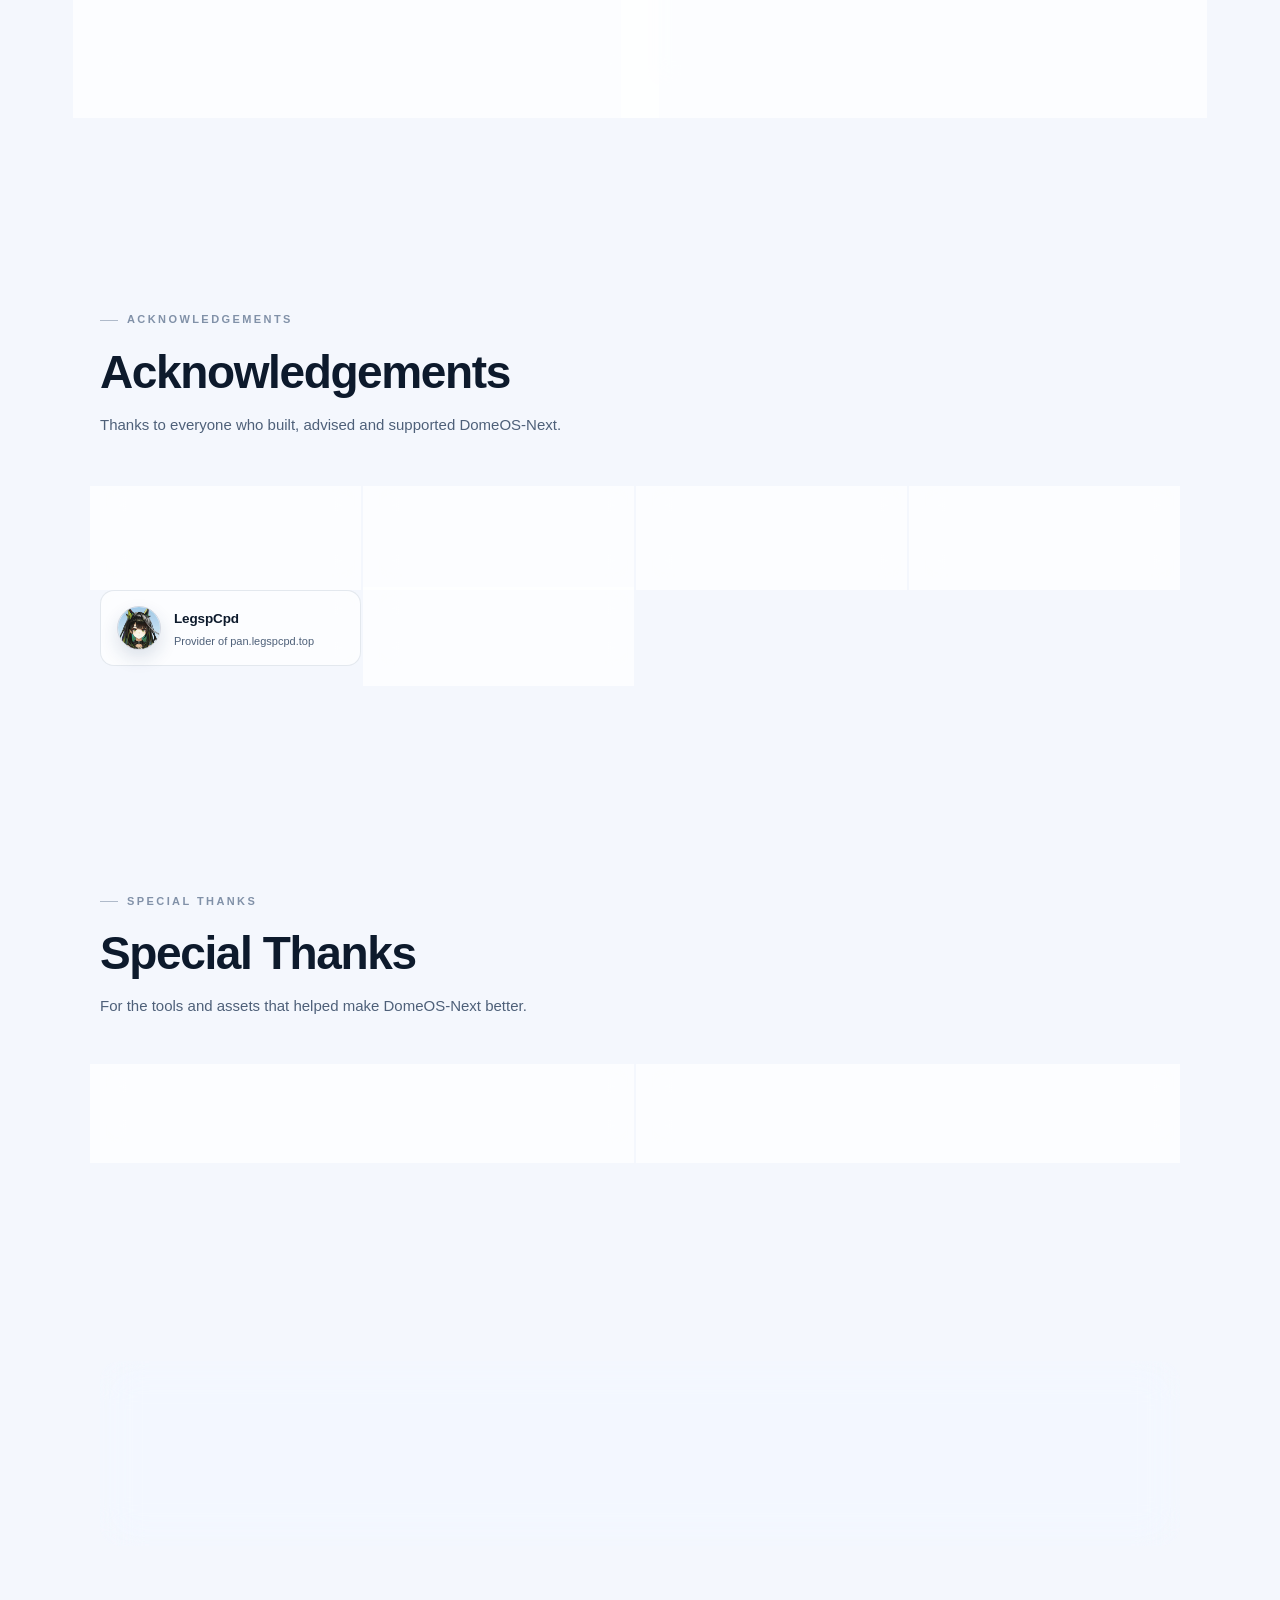
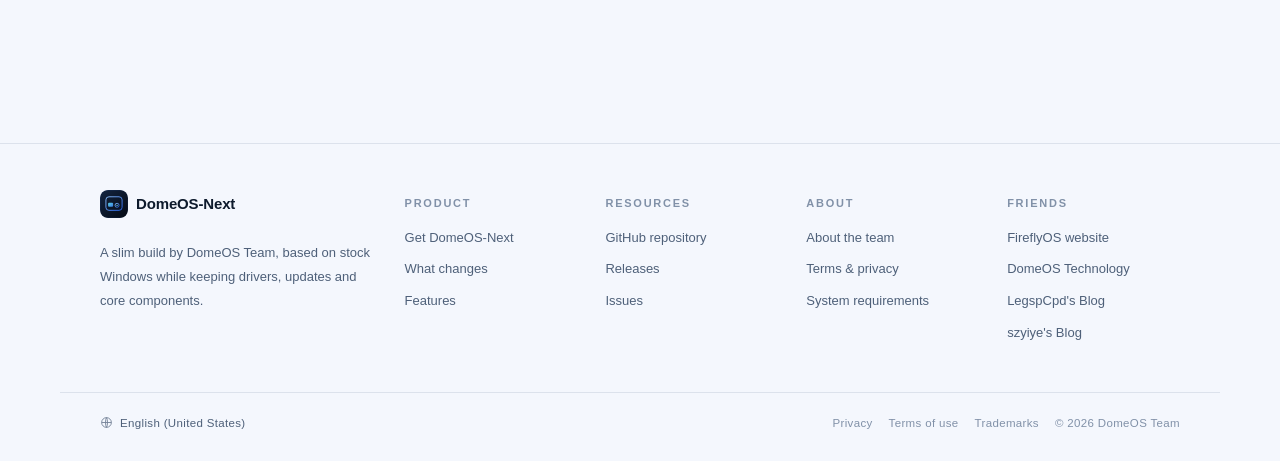
==== commit fc516bbc: "feat: 光标特色化并修复点击缩放" ====
--- a/en/index.html
+++ b/en/index.html
@@ -24,7 +24,7 @@
 </script>
 <style>html{background:#070b13}html[data-color-mode="light"]{background:#f4f7fd}</style>
 <link rel="stylesheet" href="../assets/theme.css" />
-<link rel="stylesheet" href="../assets/style.css?v=5" />
+<link rel="stylesheet" href="../assets/style.css?v=7" />
 </head>
 <body>
 
@@ -409,6 +409,6 @@
   </div>
 </footer>
 
-<script src="../assets/main.js?v=5"></script>
+<script src="../assets/main.js?v=7"></script>
 </body>
 </html>
--- a/assets/style.css
+++ b/assets/style.css
@@ -1108,7 +1108,7 @@
   border-color: var(--cursor-ring, #fff);
   background-color: var(--cursor-fill, rgba(255, 255, 255, .12));
 }
-.cursor-ring.is-down { scale: .82; }
+
 @media (hover: none), (pointer: coarse) {
   .cursor-ring, .cursor-dot { display: none; }
 }
@@ -1116,3 +1116,19 @@
   html, body, a, button, .btn, input, textarea, select, [role="button"] { cursor: none; }
 }
 .cursor-ring.is-hover{box-shadow:0 0 30px var(--cursor-glow)}
+
+/* Next：悬停变成 Fluent 圆角方块，并浮出小窗格 */
+.cursor-ring.is-hover {
+  border-radius: 18px;
+  background: linear-gradient(145deg, rgba(79, 140, 255, .18), rgba(79, 140, 255, .05));
+}
+.cursor-ring::after {
+  content: "";
+  position: absolute;
+  inset: 15px;
+  border-radius: 4px;
+  border: 1px solid rgba(79, 140, 255, .45);
+  opacity: 0;
+  transition: opacity .3s ease, inset .3s ease;
+}
+.cursor-ring.is-hover::after { inset: 13px; opacity: 1; }
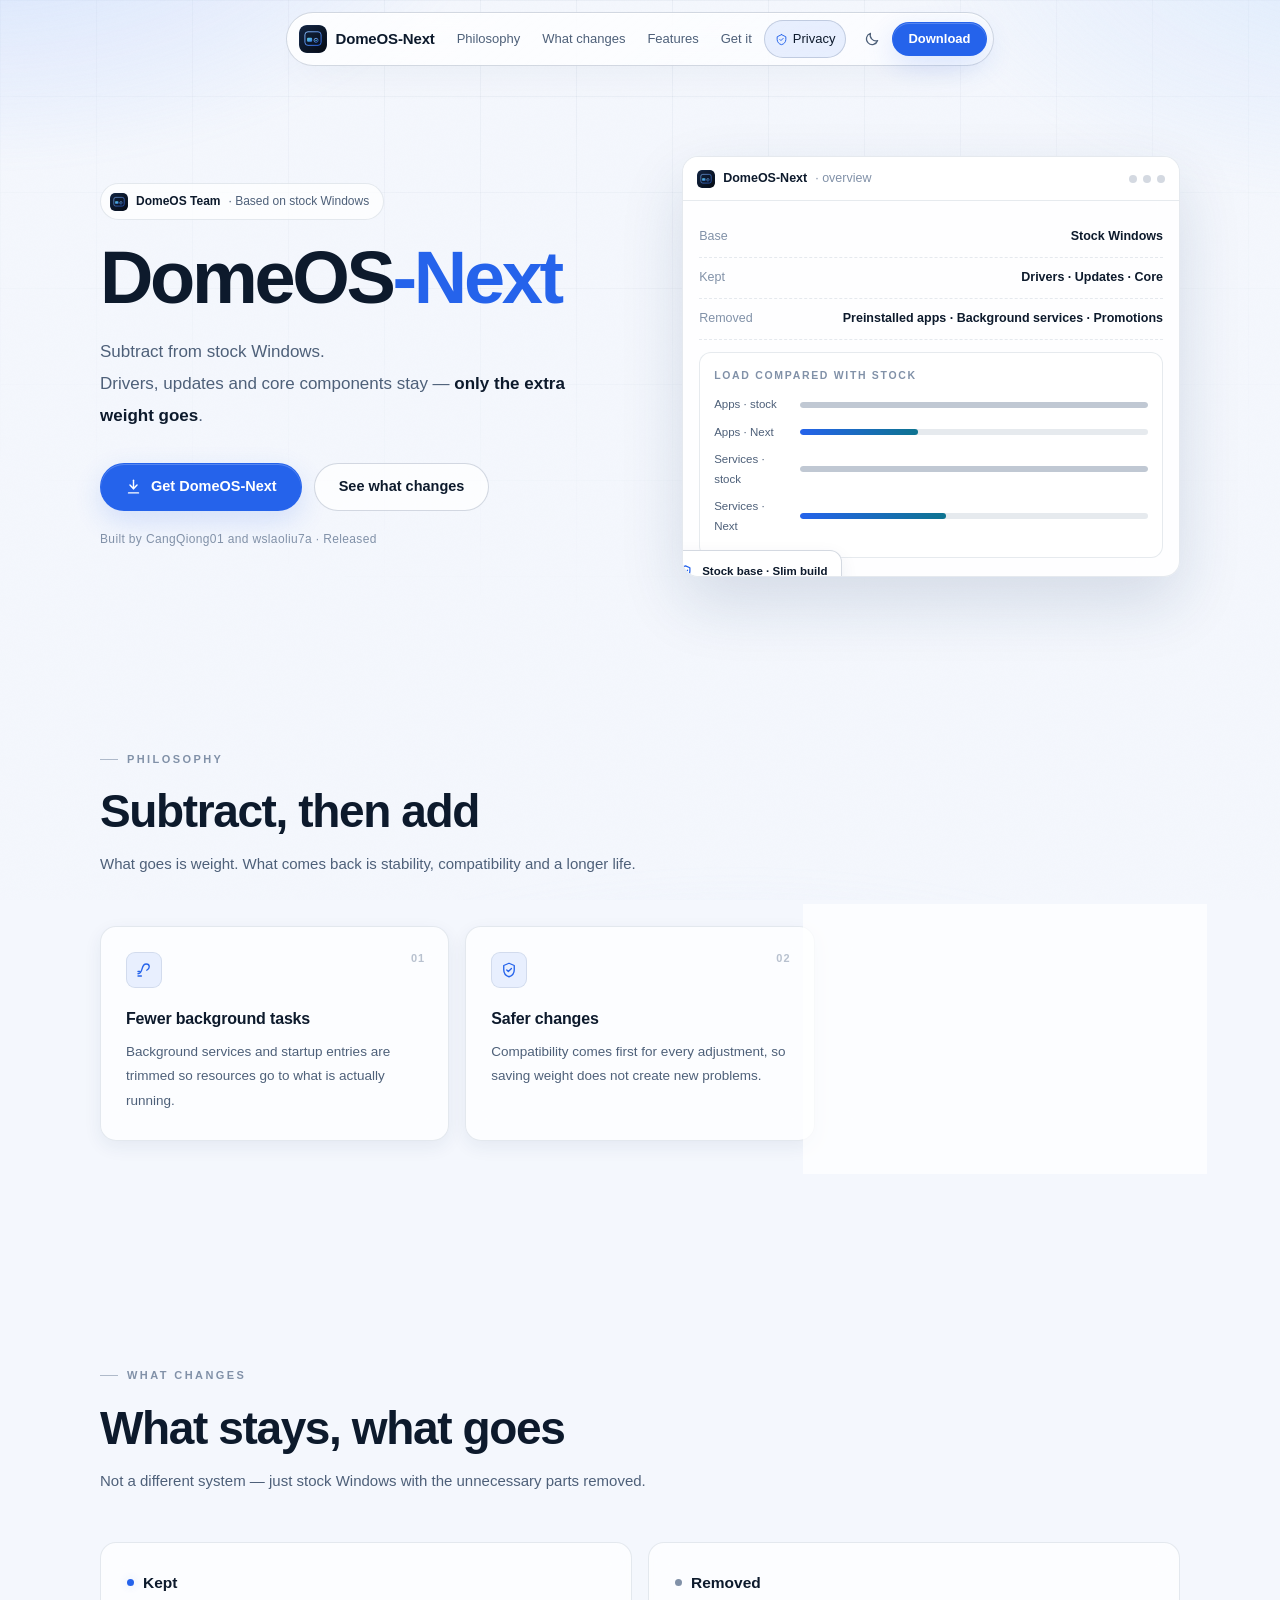
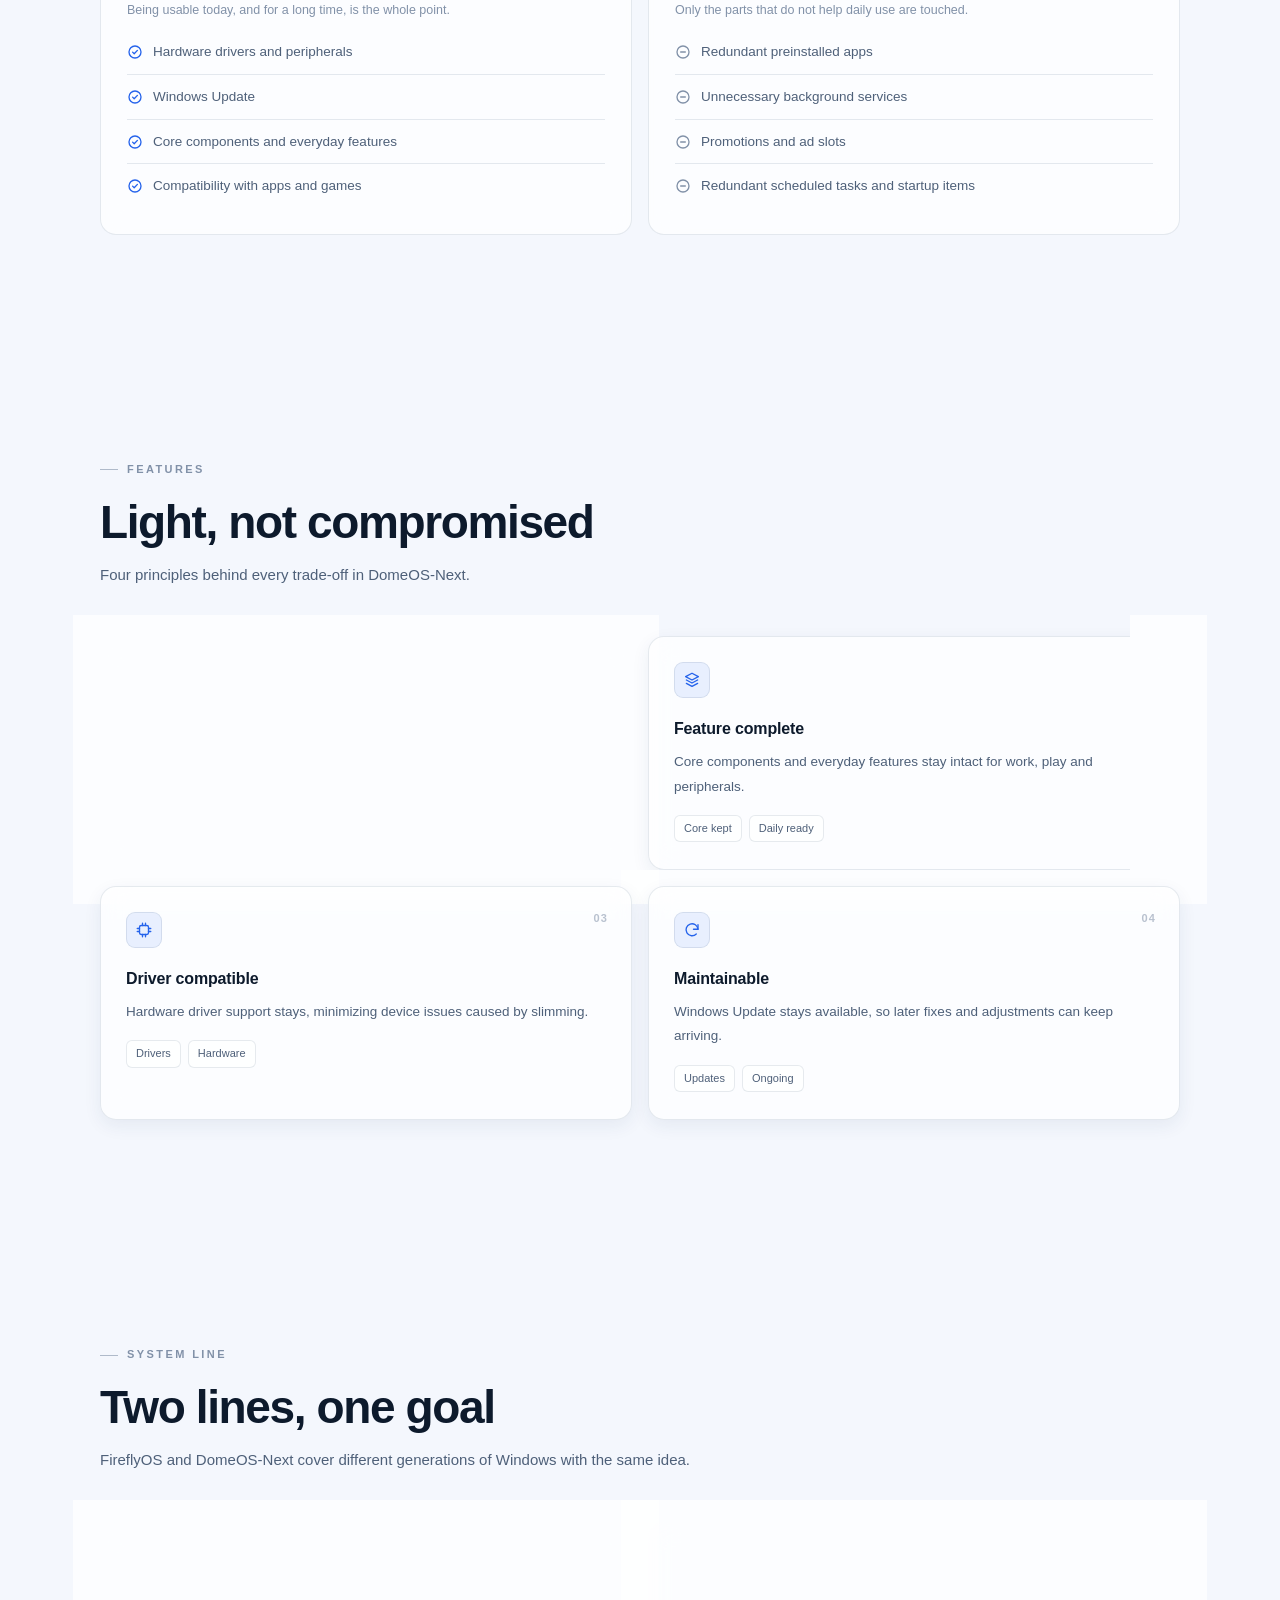
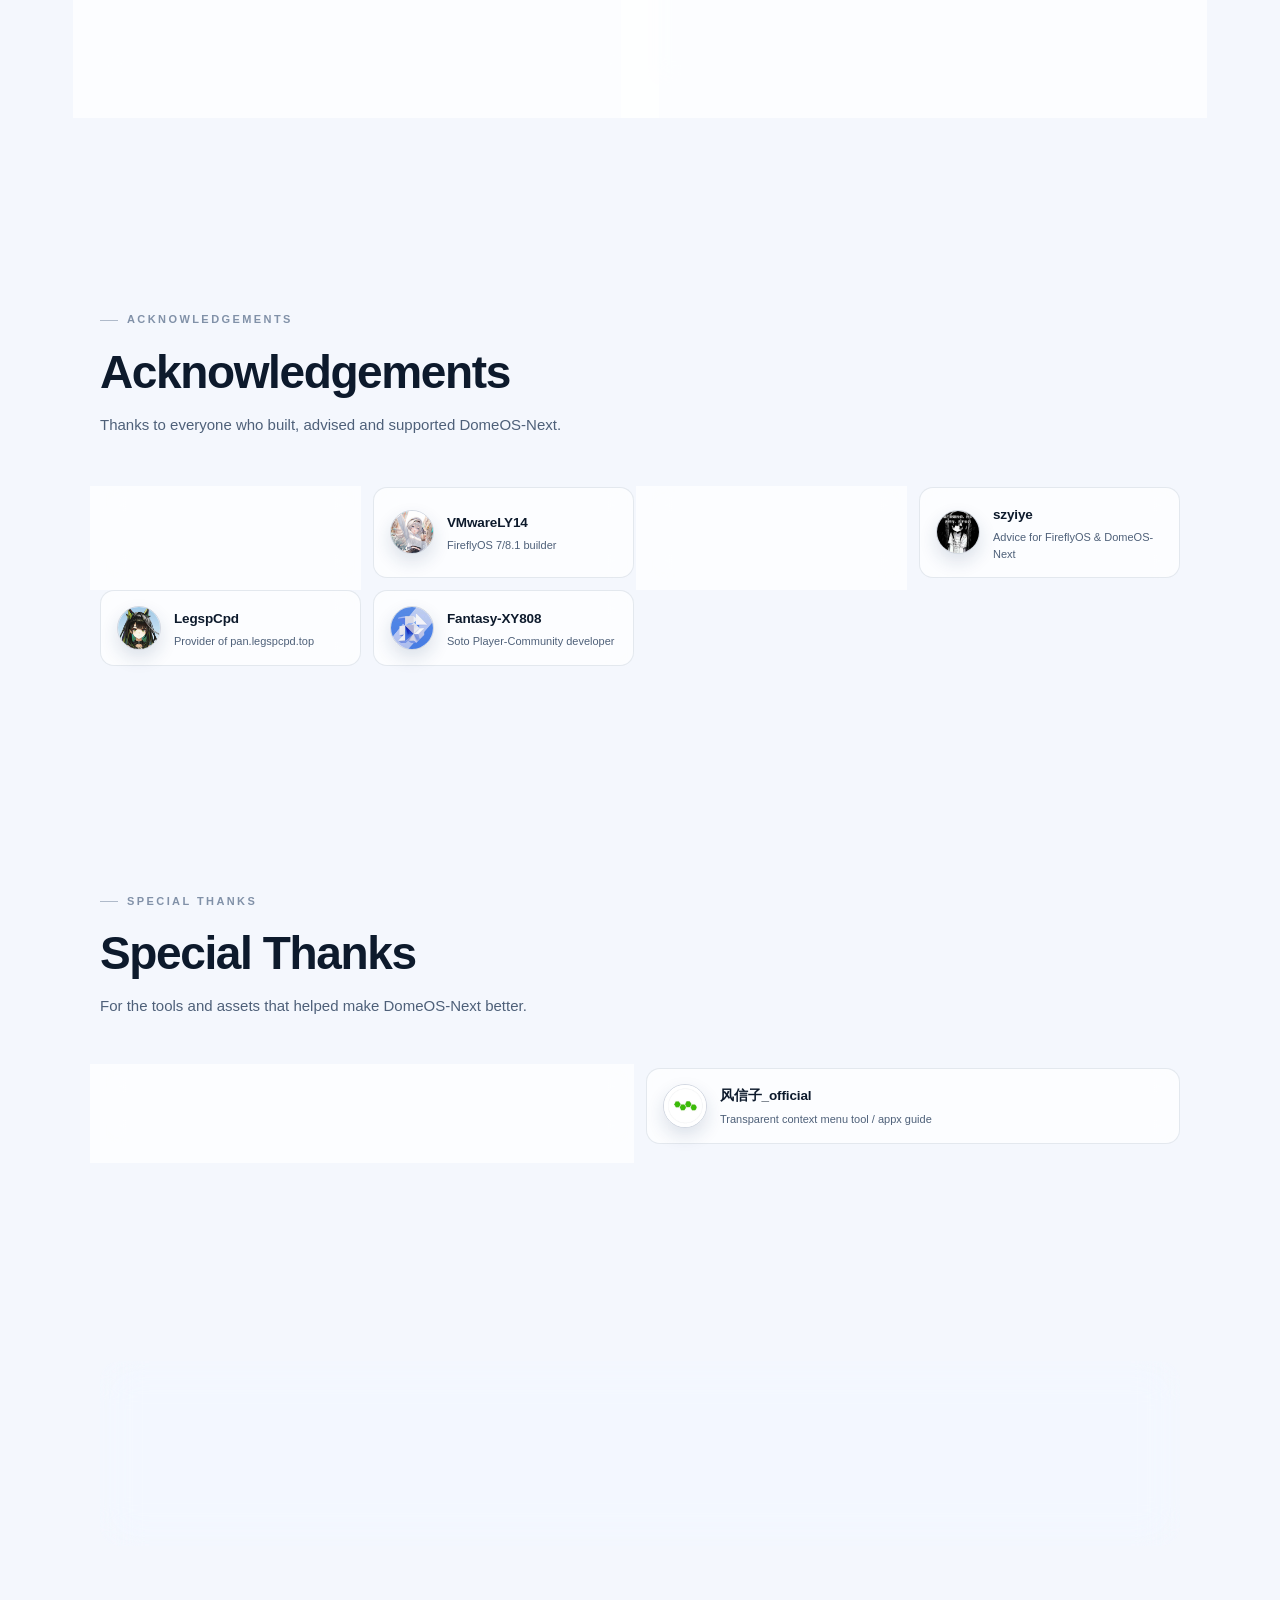
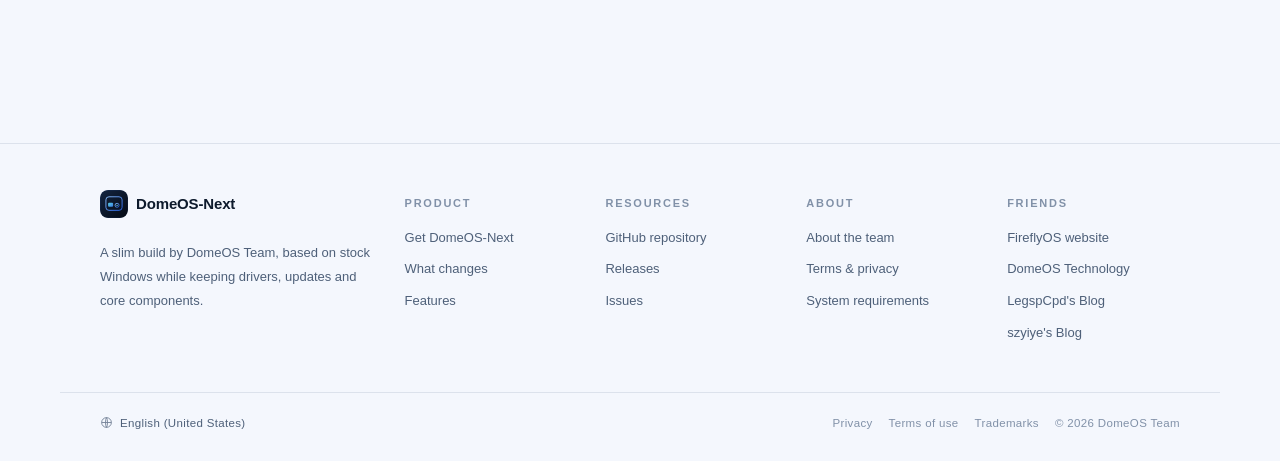
==== commit e280a9b0: "fix: 光标仅在脚本就绪时隐藏原生指针" ====
--- a/en/index.html
+++ b/en/index.html
@@ -24,7 +24,7 @@
 </script>
 <style>html{background:#070b13}html[data-color-mode="light"]{background:#f4f7fd}</style>
 <link rel="stylesheet" href="../assets/theme.css" />
-<link rel="stylesheet" href="../assets/style.css?v=7" />
+<link rel="stylesheet" href="../assets/style.css?v=8" />
 </head>
 <body>
 
@@ -409,6 +409,6 @@
   </div>
 </footer>
 
-<script src="../assets/main.js?v=7"></script>
+<script src="../assets/main.js?v=8"></script>
 </body>
 </html>
--- a/assets/style.css
+++ b/assets/style.css
@@ -1113,7 +1113,15 @@
   .cursor-ring, .cursor-dot { display: none; }
 }
 @media (hover: hover) and (pointer: fine) {
-  html, body, a, button, .btn, input, textarea, select, [role="button"] { cursor: none; }
+  html.cursor-ready,
+  html.cursor-ready body,
+  html.cursor-ready a,
+  html.cursor-ready button,
+  html.cursor-ready .btn,
+  html.cursor-ready input,
+  html.cursor-ready textarea,
+  html.cursor-ready select,
+  html.cursor-ready [role="button"] { cursor: none; }
 }
 .cursor-ring.is-hover{box-shadow:0 0 30px var(--cursor-glow)}
 
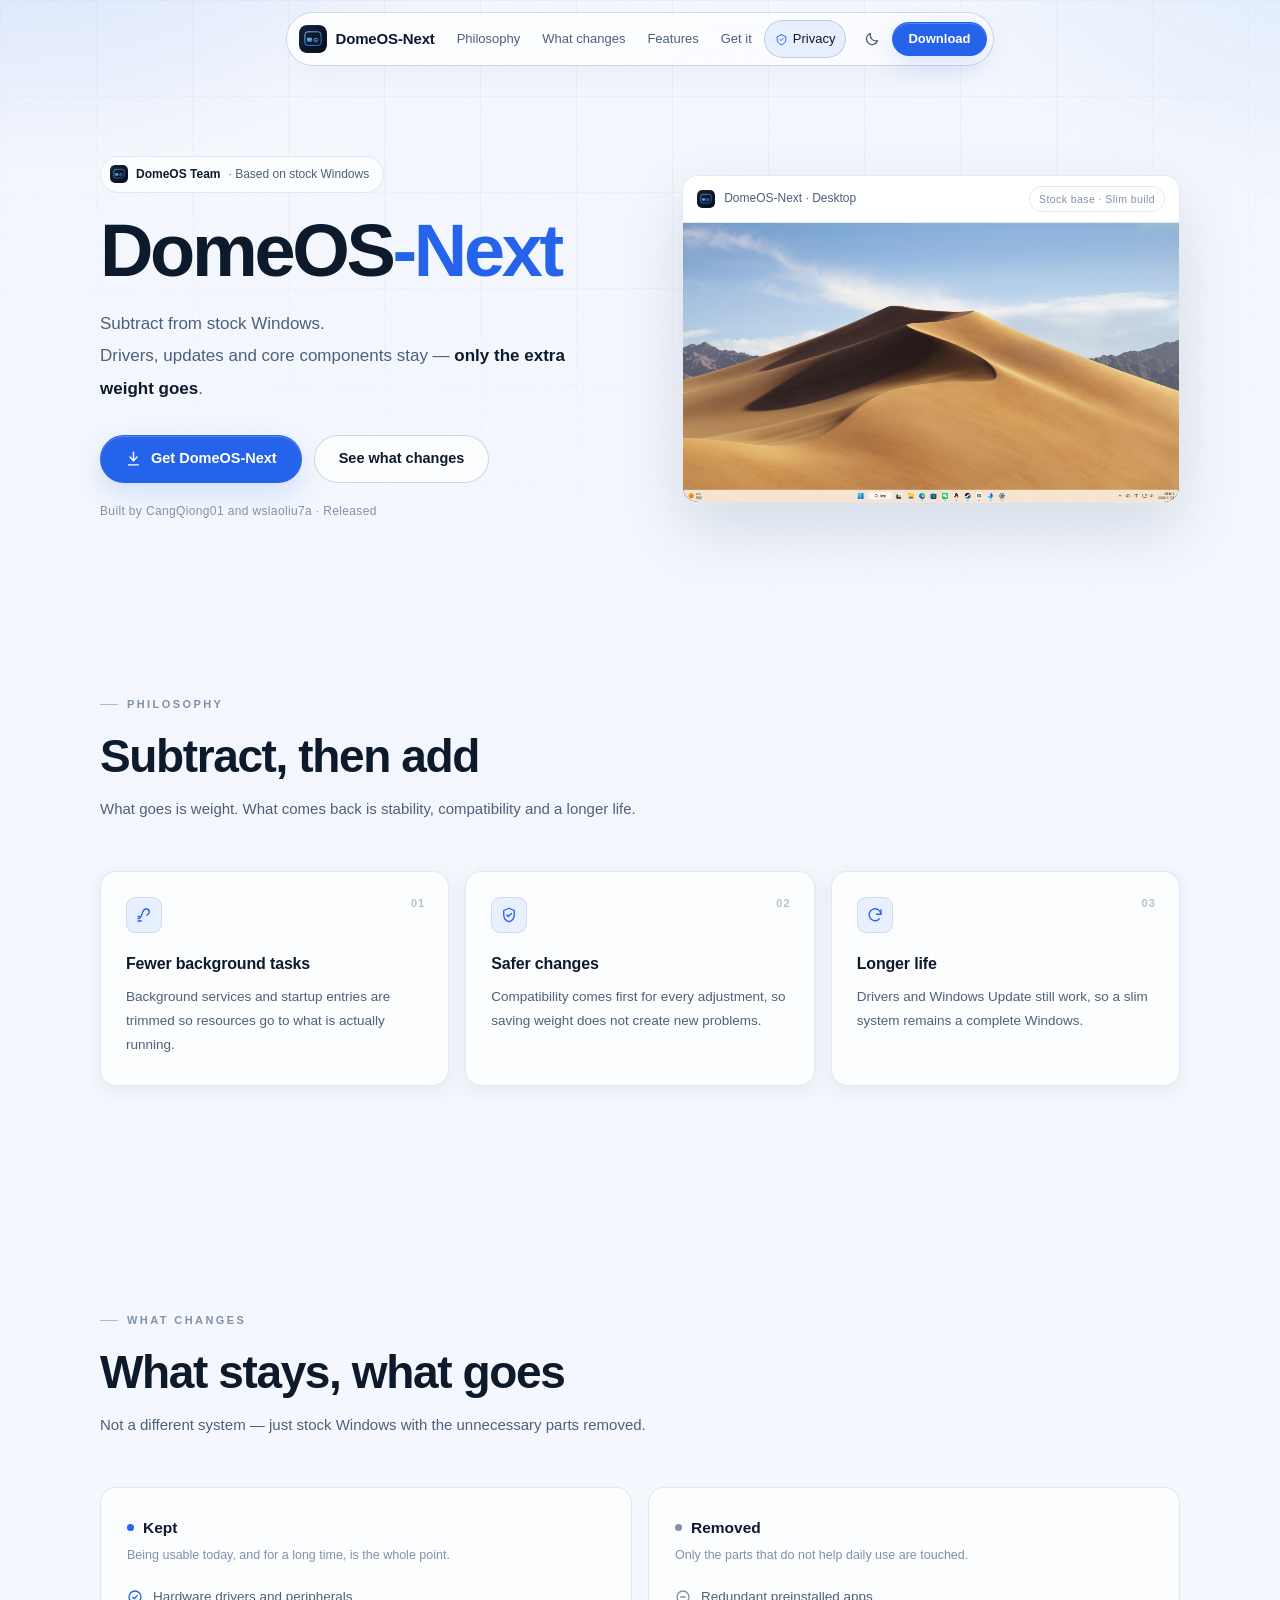
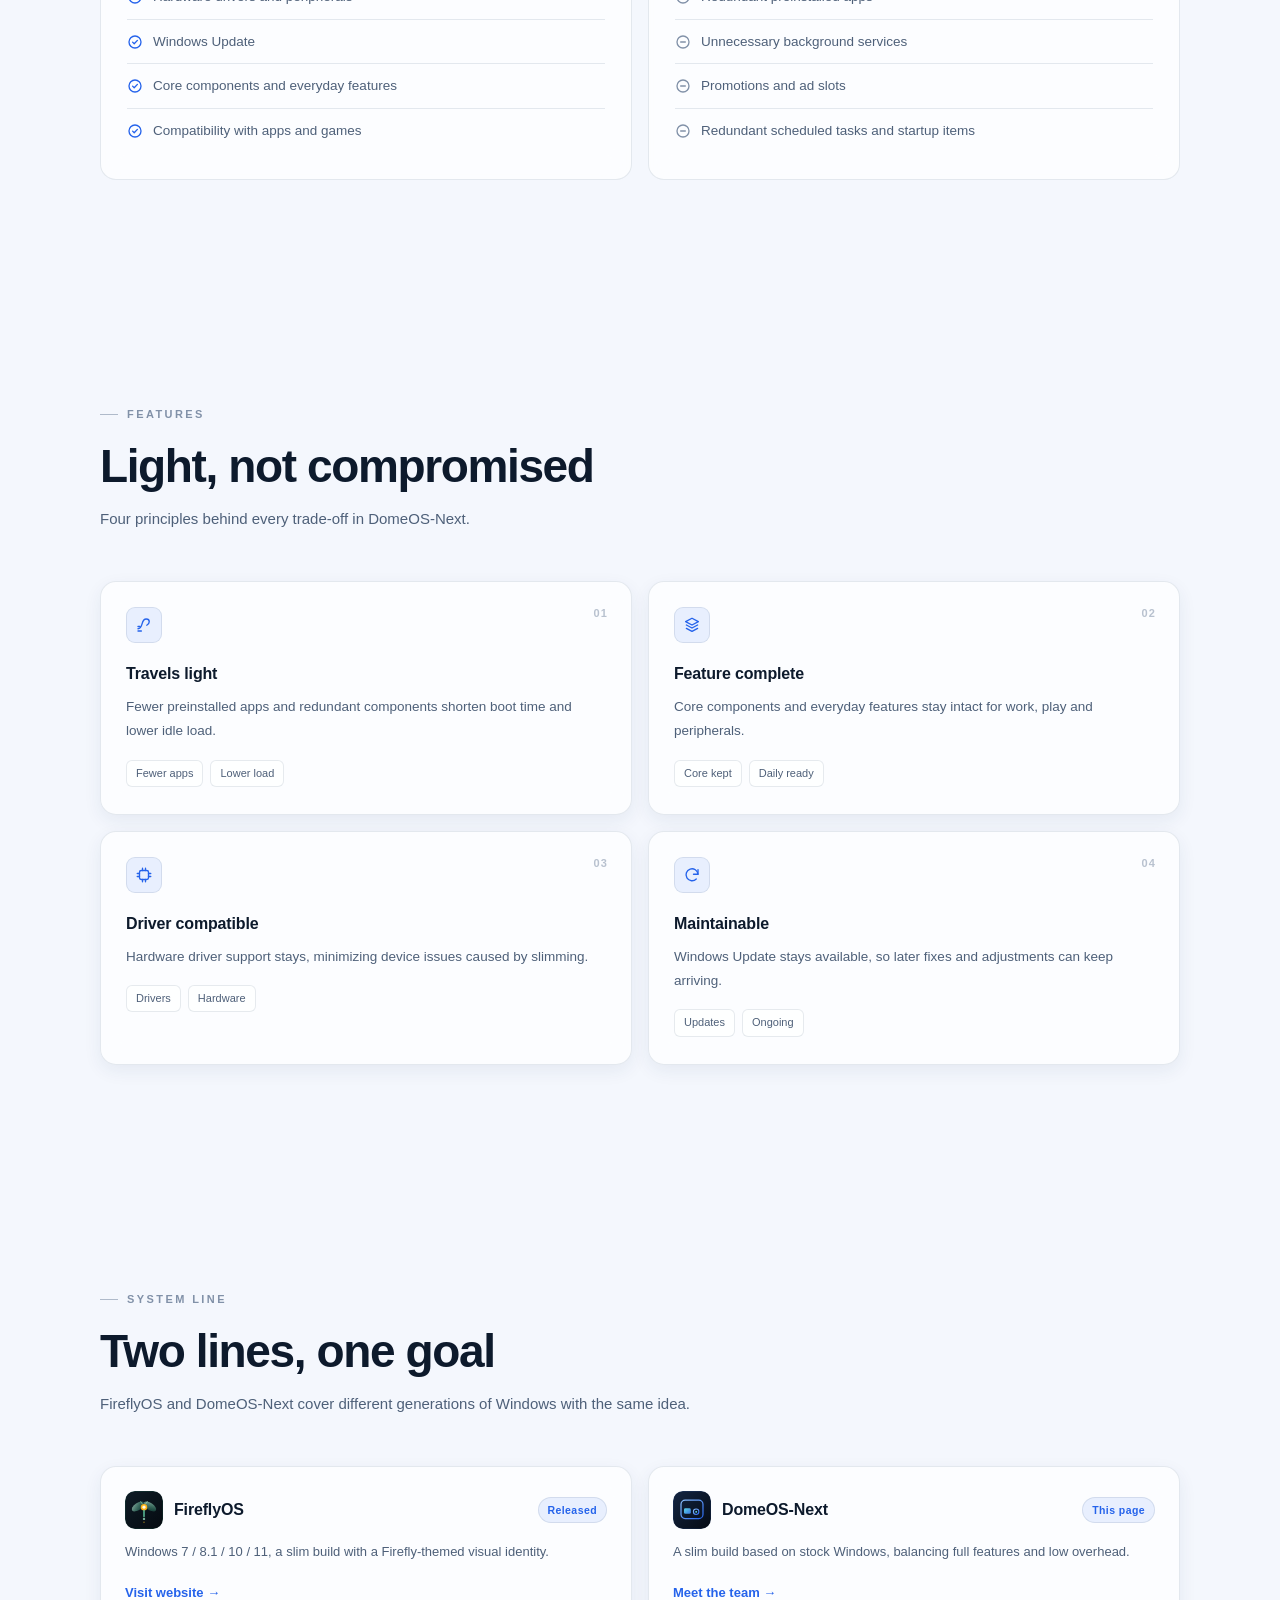
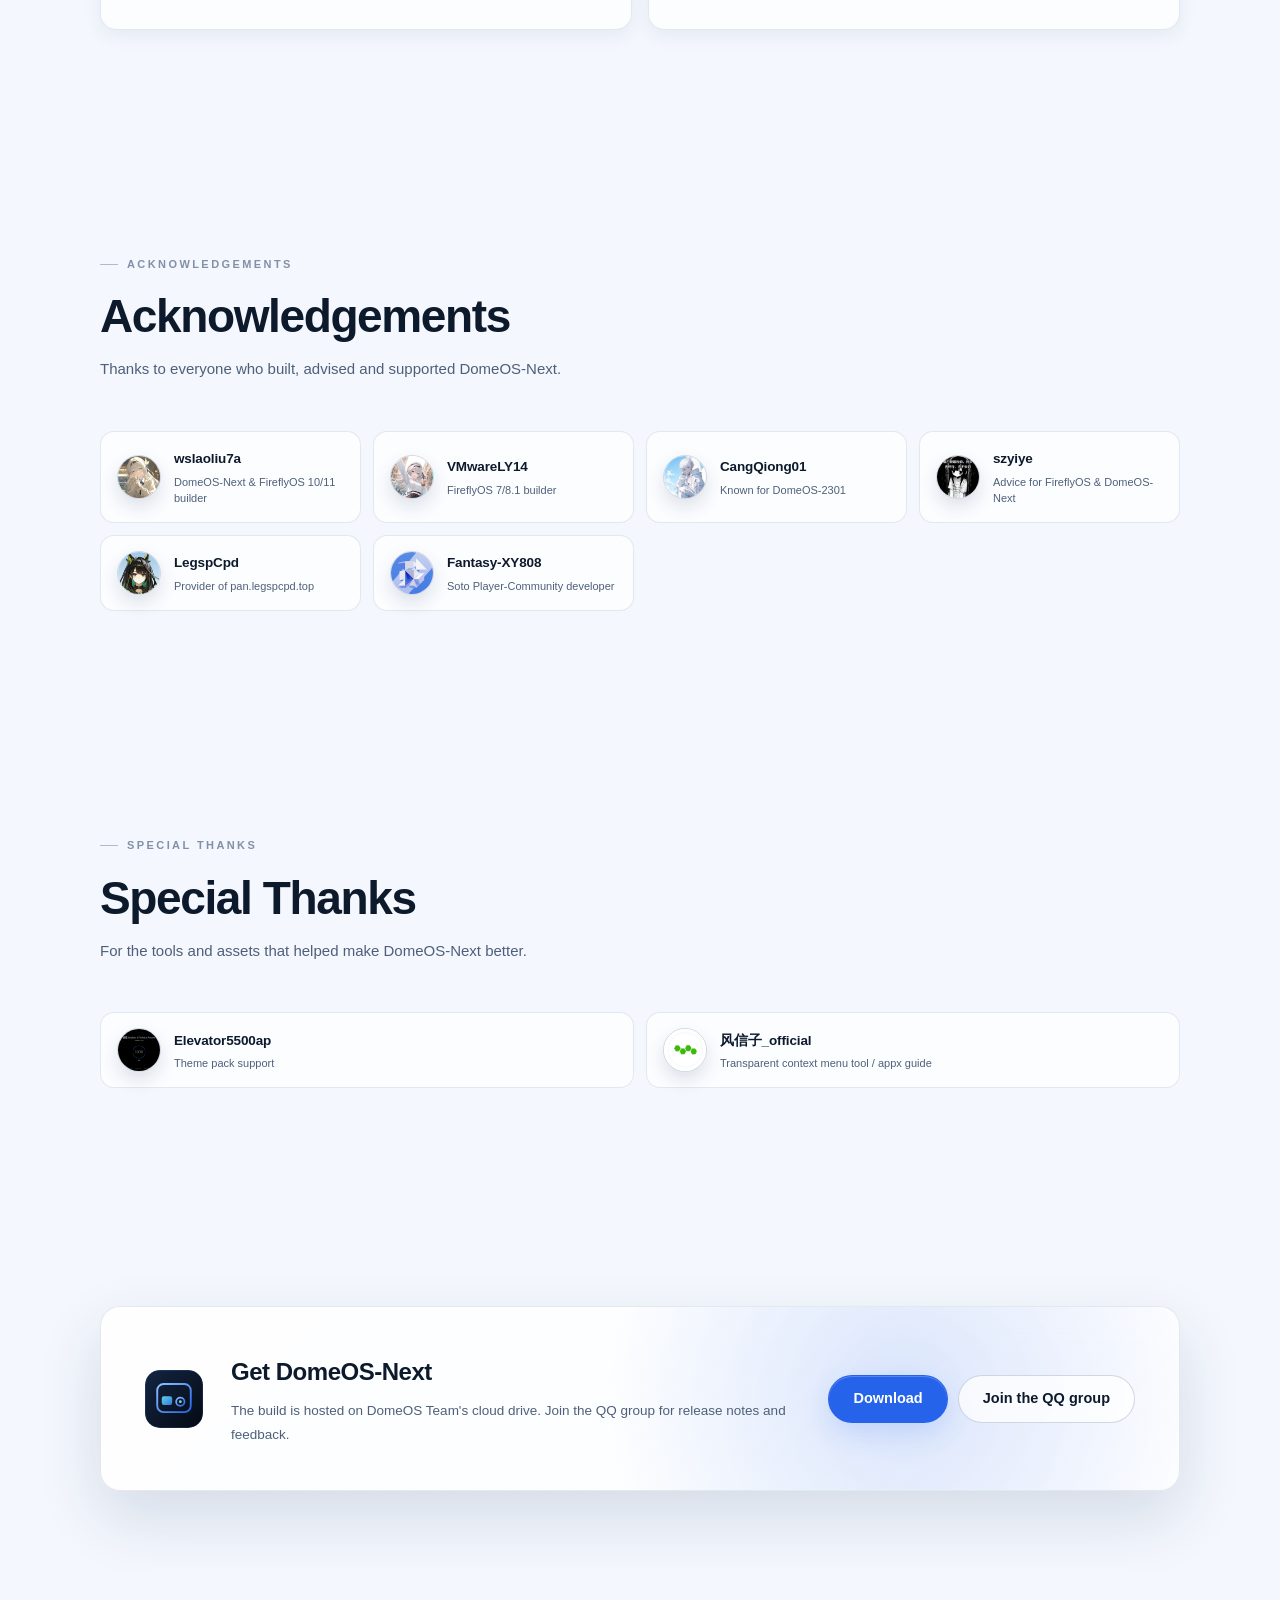
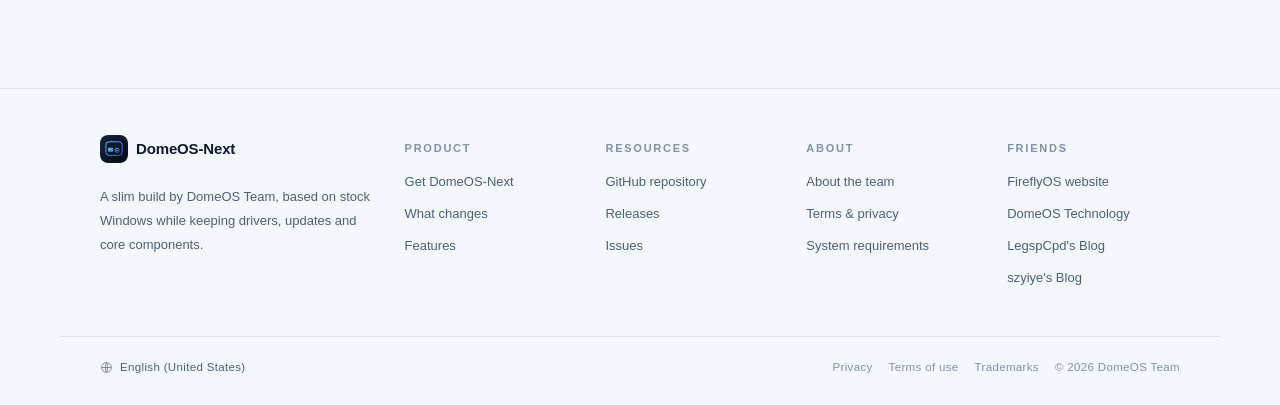
==== commit b70f1ef5: "feat: 首屏按深浅色展示实拍桌面截图" ====
--- a/en/index.html
+++ b/en/index.html
@@ -24,7 +24,7 @@
 </script>
 <style>html{background:#070b13}html[data-color-mode="light"]{background:#f4f7fd}</style>
 <link rel="stylesheet" href="../assets/theme.css" />
-<link rel="stylesheet" href="../assets/style.css?v=8" />
+<link rel="stylesheet" href="../assets/style.css?v=9" />
 </head>
 <body>
 
@@ -94,30 +94,16 @@
       </div>
 
       <div class="window-wrap" data-reveal style="--d:.08s">
-        <div class="window">
-          <div class="win-bar">
-          <div class="win-title">
+        <div class="shot-frame">
+          <div class="shot-head">
             <img src="../assets/logo.svg" alt="" />
-            DomeOS-Next <span>· overview</span>
+            <span>DomeOS-Next · Desktop</span>
+            <span class="shot-badge">Stock base · Slim build</span>
           </div>
-          <div class="win-dots" aria-hidden="true"><i></i><i></i><i></i></div>
-        </div>
-        <div class="win-body">
-          <div class="win-row"><span>Base</span><b>Stock Windows</b></div>
-          <div class="win-row"><span>Kept</span><b><em>Drivers</em> · Updates · Core</b></div>
-          <div class="win-row"><span>Removed</span><b>Preinstalled apps · Background services · Promotions</b></div>
-
-          <div class="compare">
-            <h4>Load compared with stock</h4>
-            <div class="c-row"><span>Apps · stock</span><div class="c-bar"><i style="--w:100%"></i></div></div>
-            <div class="c-row"><span>Apps · Next</span><div class="c-bar"><i class="accent" style="--w:34%"></i></div></div>
-            <div class="c-row"><span>Services · stock</span><div class="c-bar"><i style="--w:100%"></i></div></div>
-            <div class="c-row"><span>Services · Next</span><div class="c-bar"><i class="accent" style="--w:42%"></i></div></div>
+          <div class="shot-screen">
+            <img class="shot-img shot-light" src="../assets/preview-light.jpg" alt="DomeOS-Next light mode desktop preview" />
+            <img class="shot-img shot-dark" src="../assets/preview-dark.jpg" alt="DomeOS-Next dark mode desktop preview" />
           </div>
-        </div>
-        <div class="win-float">
-          <svg viewBox="0 0 24 24" fill="none" stroke="currentColor" stroke-width="2" stroke-linecap="round" stroke-linejoin="round"><path d="M12 3 5 6v5.6c0 4.3 2.9 8.1 7 9.4 4.1-1.3 7-5.1 7-9.4V6l-7-3Z" /><path d="m9 12 2.1 2.1L15.3 10" /></svg>
-          Stock base · Slim build
         </div>
       </div>
     </div>
--- a/assets/style.css
+++ b/assets/style.css
@@ -427,6 +427,64 @@
 
 /* 仿 Windows 窗口 */
 .window-wrap { position: relative; }
+
+.shot-frame {
+  border: 1px solid var(--border);
+  border-radius: 16px;
+  background: var(--surface-2);
+  box-shadow: var(--shadow);
+  overflow: hidden;
+}
+
+.shot-head {
+  display: flex;
+  align-items: center;
+  gap: 9px;
+  padding: 10px 14px;
+  border-bottom: 1px solid var(--border);
+  background: var(--surface);
+  font-size: 12px;
+  color: var(--text-2);
+}
+
+.shot-head img { width: 18px; height: 18px; border-radius: 5px; }
+
+.shot-badge {
+  margin-left: auto;
+  padding: 3px 9px;
+  border: 1px solid var(--border);
+  border-radius: 999px;
+  font-size: 10.5px;
+  letter-spacing: .04em;
+  color: var(--text-3);
+  white-space: nowrap;
+}
+
+.shot-screen {
+  position: relative;
+  aspect-ratio: 16 / 9;
+  background: #05070b;
+}
+
+.shot-img {
+  position: absolute;
+  inset: 0;
+  width: 100%;
+  height: 100%;
+  display: block;
+  object-fit: cover;
+  opacity: 0;
+  transition: opacity .45s ease;
+}
+
+.shot-dark { opacity: 1; }
+html[data-color-mode="light"] .shot-dark { opacity: 0; }
+html[data-color-mode="light"] .shot-light { opacity: 1; }
+
+@media (max-width: 560px) {
+  .shot-head { font-size: 11px; }
+  .shot-badge { display: none; }
+}
 
 .window {
   position: relative;
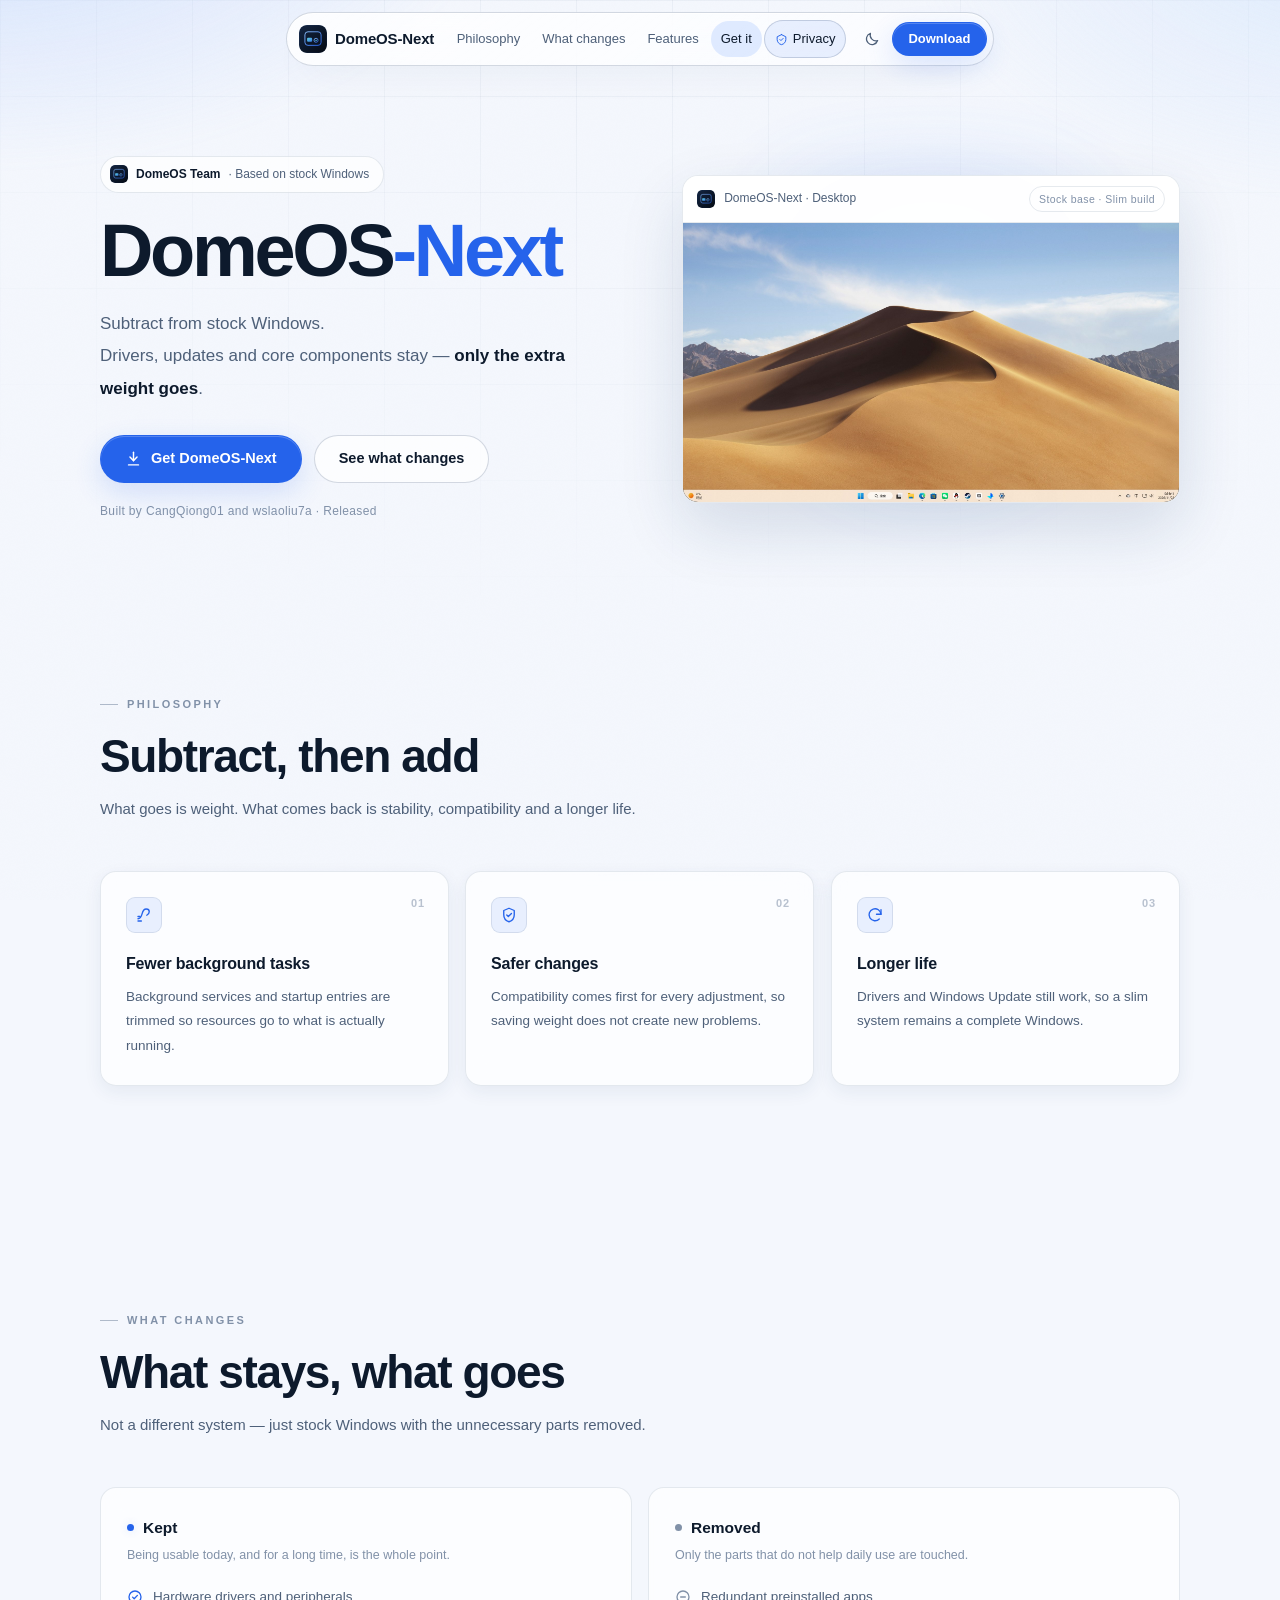
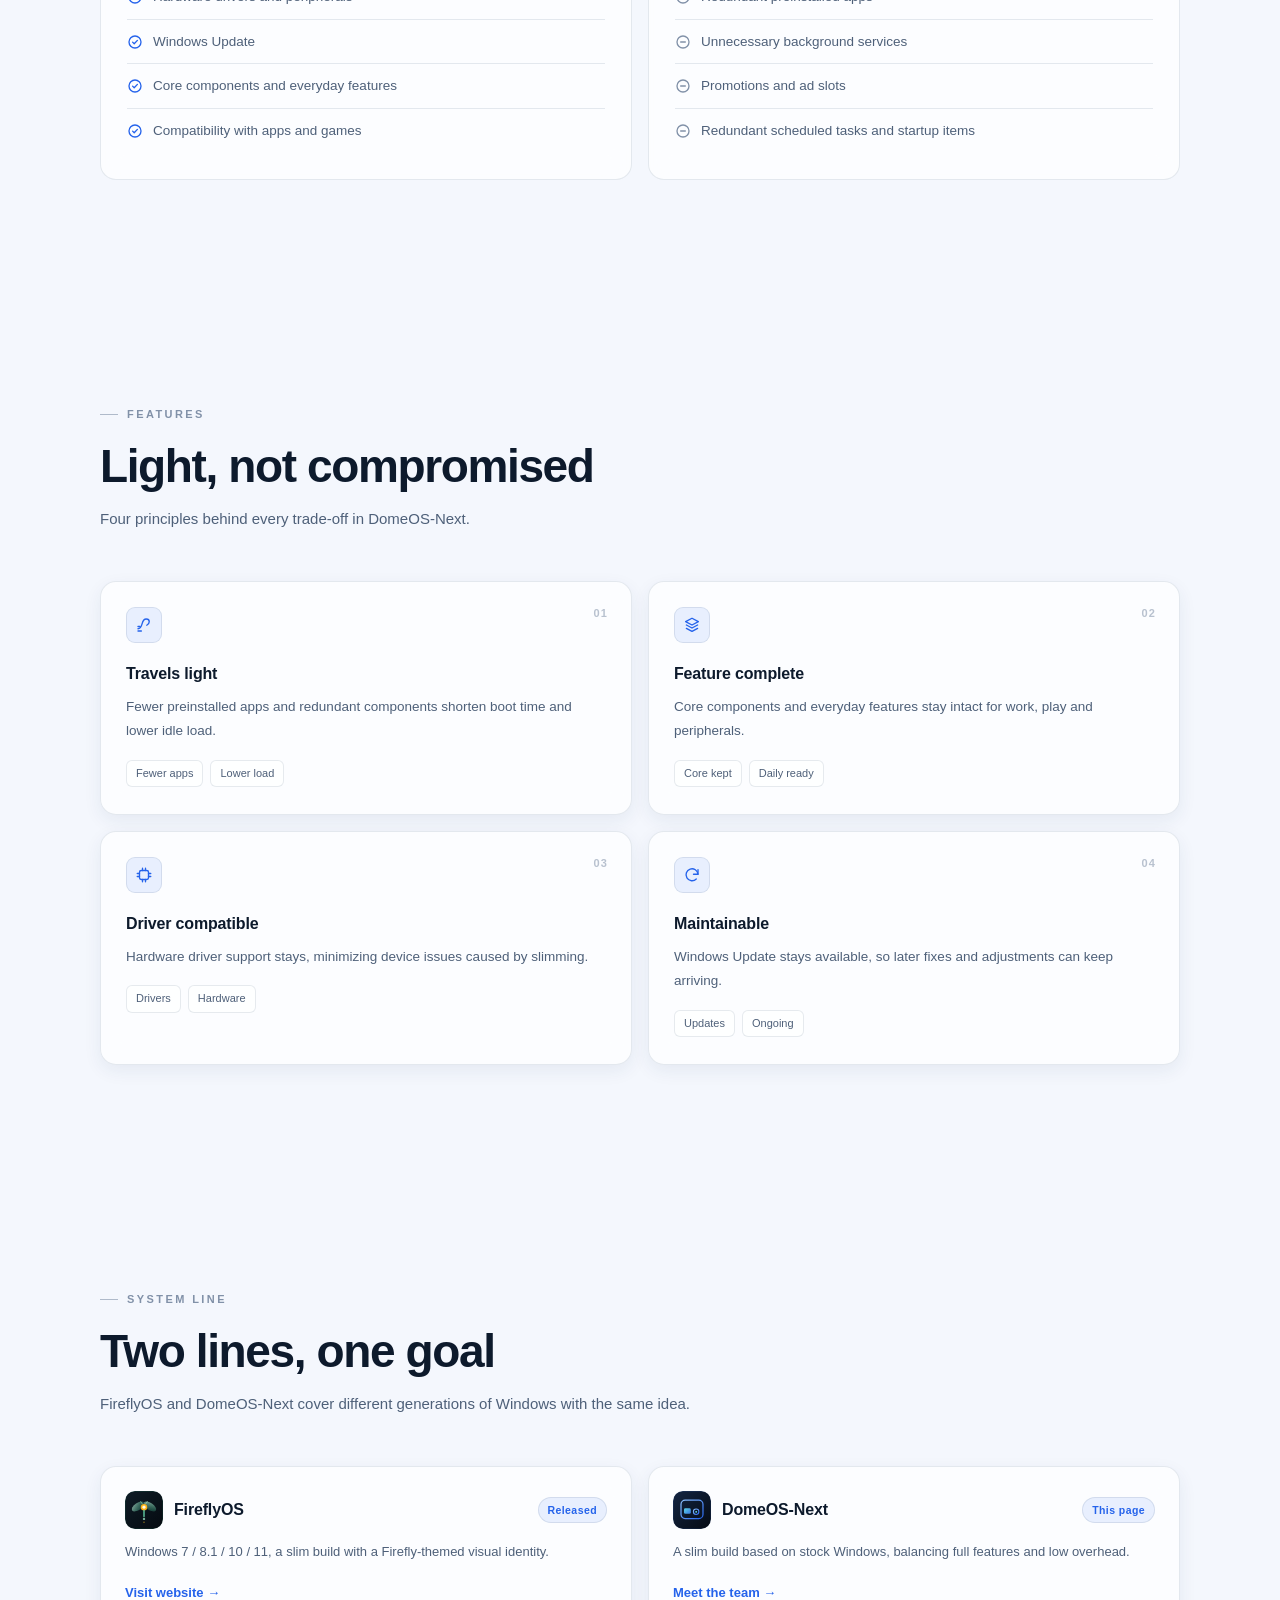
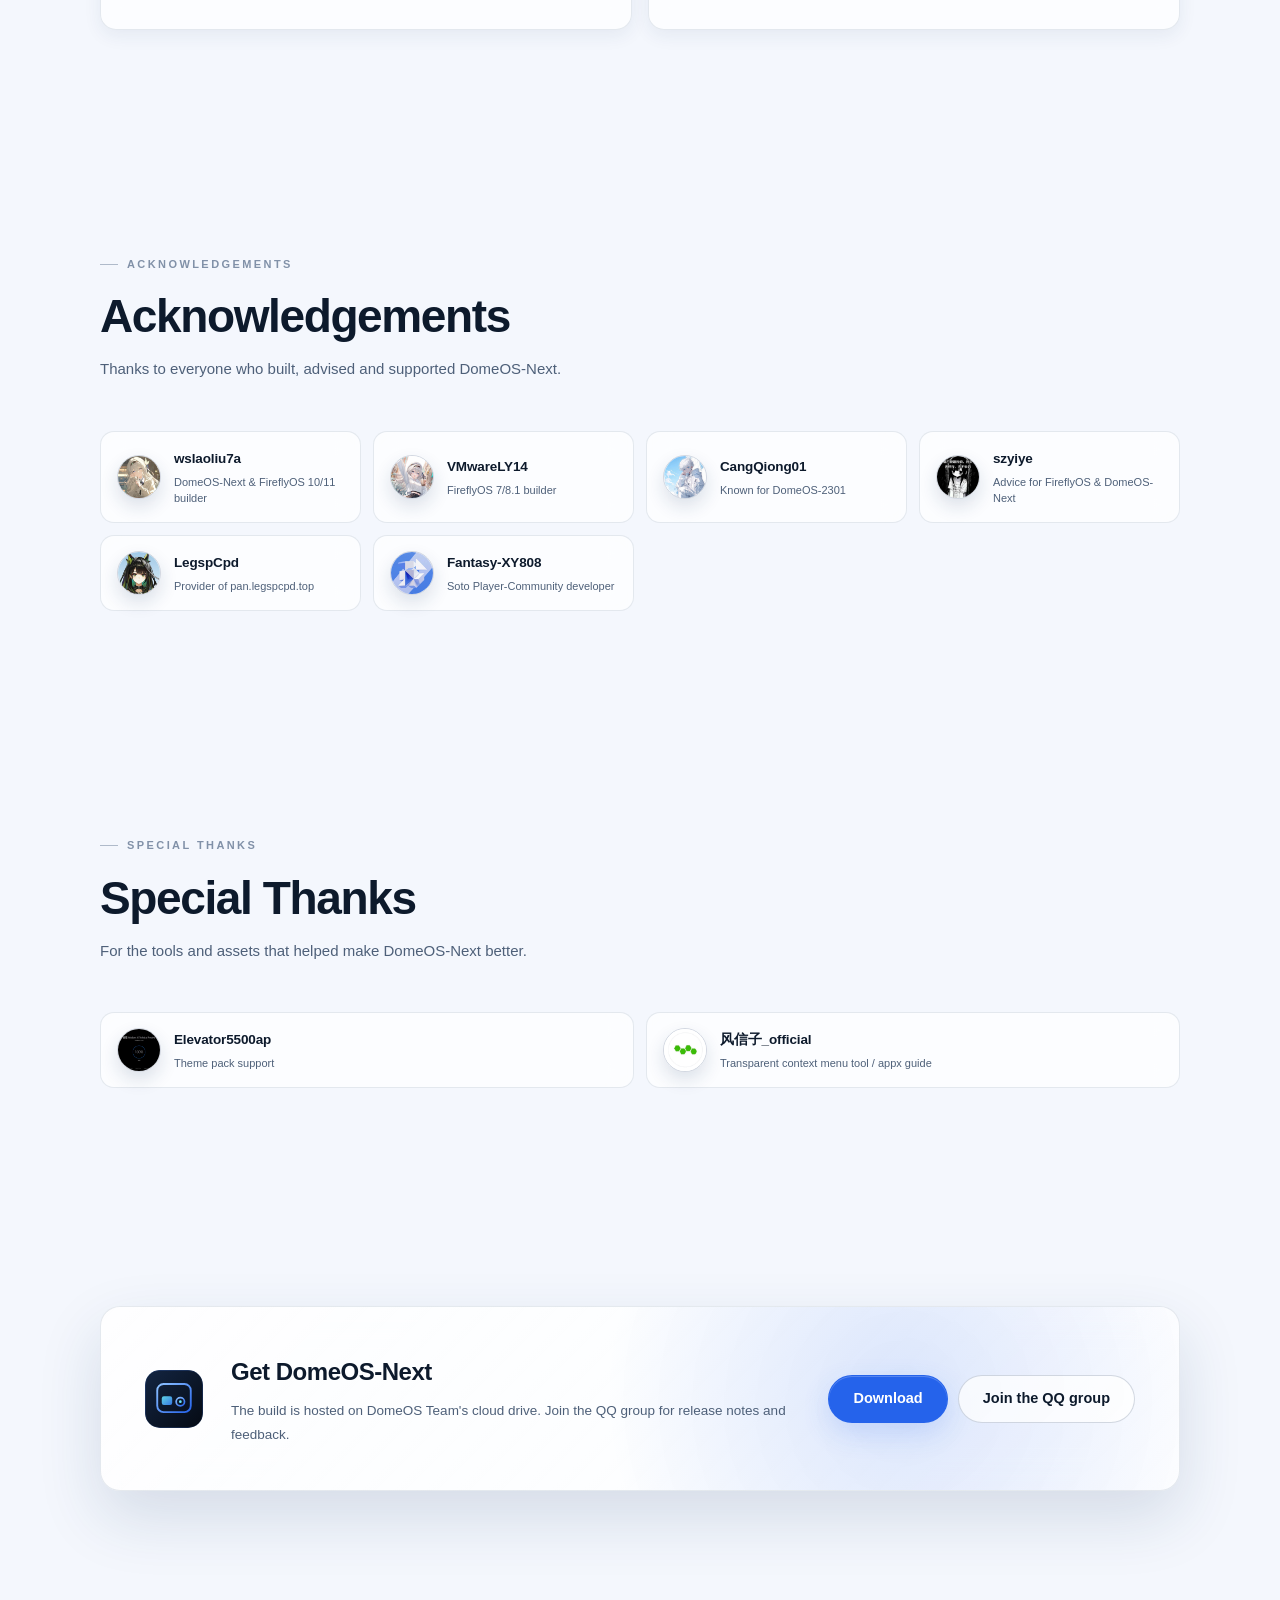
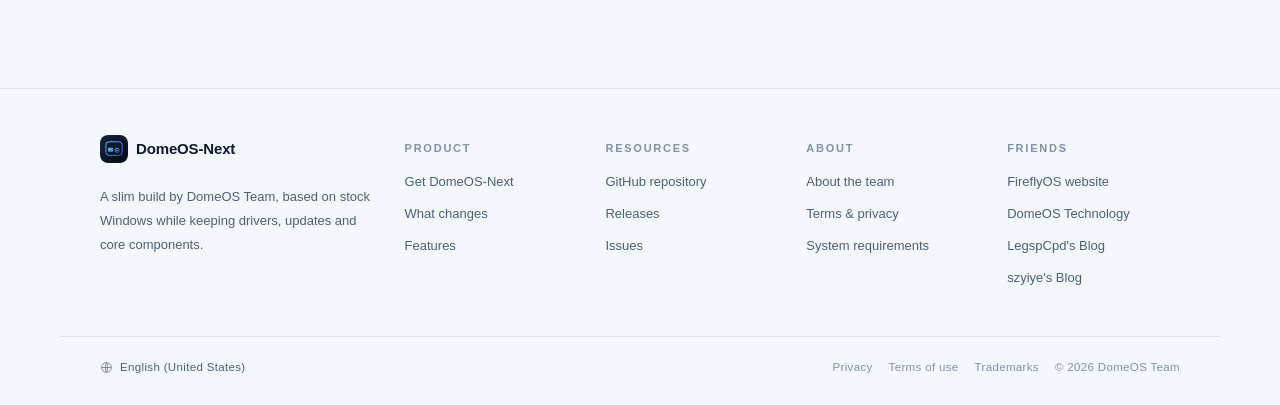
==== commit 456790d6: "feat: 瓒呰繘鍖栬瑙夊眰锛堟粴鍔ㄨ繘搴︺€佽繑鍥為《閮ㄨ繘搴︾幆銆佸崱鐗囧厜鏂戜笌 3D 鍊炬枩銆佹寜閽厜娉姐€佸鑸珮浜級" ====
--- a/en/index.html
+++ b/en/index.html
@@ -24,7 +24,7 @@
 </script>
 <style>html{background:#070b13}html[data-color-mode="light"]{background:#f4f7fd}</style>
 <link rel="stylesheet" href="../assets/theme.css" />
-<link rel="stylesheet" href="../assets/style.css?v=9" />
+<link rel="stylesheet" href="../assets/style.css?v=10" />
 </head>
 <body>
 
@@ -395,6 +395,6 @@
   </div>
 </footer>
 
-<script src="../assets/main.js?v=8"></script>
+<script src="../assets/main.js?v=10"></script>
 </body>
 </html>
--- a/assets/style.css
+++ b/assets/style.css
@@ -1197,4 +1197,138 @@
   opacity: 0;
   transition: opacity .3s ease, inset .3s ease;
 }
-.cursor-ring.is-hover::after { inset: 13px; opacity: 1; }+.cursor-ring.is-hover::after { inset: 13px; opacity: 1; }
+.scroll-progress{background:linear-gradient(90deg,var(--blue),var(--cyan,var(--blue)))}.nav-links a.is-active{background:rgba(79,140,255,.14)}
+
+/* ---------- 超进化视觉层 ---------- */
+.scroll-progress {
+  position: fixed;
+  top: 0;
+  left: 0;
+  right: 0;
+  height: 2px;
+  transform: scaleX(0);
+  transform-origin: 0 50%;
+  z-index: 300;
+  pointer-events: none;
+}
+.back-top {
+  position: fixed;
+  right: 22px;
+  bottom: 22px;
+  z-index: 120;
+  width: 42px;
+  height: 42px;
+  display: grid;
+  place-items: center;
+  padding: 0;
+  border: 1px solid var(--border-strong);
+  border-radius: 50%;
+  background: var(--surface-2);
+  color: var(--text-2);
+  opacity: 0;
+  visibility: hidden;
+  transform: translateY(10px) scale(.92);
+  transition: opacity .3s ease, visibility .3s ease, transform .3s ease,
+              color .25s ease, border-color .25s ease, box-shadow .25s ease;
+  -webkit-backdrop-filter: blur(16px);
+  backdrop-filter: blur(16px);
+}
+.back-top.show { opacity: 1; visibility: visible; transform: none; }
+.back-top:hover { color: var(--text); border-color: var(--accent-line); box-shadow: 0 0 26px var(--accent-soft); }
+.back-top svg { width: 17px; height: 17px; }
+
+.card, .thanks-card, .version-card, .product-card {
+  --rx: 0deg;
+  --ry: 0deg;
+  transform: perspective(1000px) rotateX(var(--rx)) rotateY(var(--ry));
+  transition: transform .32s cubic-bezier(.22, 1, .36, 1), border-color .3s ease,
+              box-shadow .3s ease, background-color .3s ease;
+  will-change: transform;
+}
+.card:hover, .thanks-card:hover, .version-card:hover, .product-card:hover {
+  transform: perspective(1000px) rotateX(var(--rx)) rotateY(var(--ry)) translateY(-4px);
+}
+
+.btn { position: relative; overflow: hidden; }
+.btn::after {
+  content: "";
+  position: absolute;
+  top: -60%;
+  bottom: -60%;
+  left: -70%;
+  width: 45%;
+  background: linear-gradient(100deg, transparent, rgba(255, 255, 255, .38), transparent);
+  transform: skewX(-18deg);
+  transition: left .65s cubic-bezier(.22, 1, .36, 1);
+  pointer-events: none;
+}
+.btn:hover::after { left: 130%; }
+
+.nav-links a.is-active {
+  color: var(--text);
+  background: var(--accent-soft, rgba(255, 255, 255, .06));
+}
+
+.window-wrap::before {
+  content: "";
+  position: absolute;
+  inset: -20px;
+  z-index: -1;
+  border-radius: 28px;
+  background: radial-gradient(circle at 50% 45%, var(--accent-soft, rgba(79, 140, 255, .2)), transparent 68%);
+  filter: blur(26px);
+  opacity: .75;
+  animation: premium-breathe 9s ease-in-out infinite;
+  pointer-events: none;
+}
+@keyframes premium-breathe {
+  0%, 100% { opacity: .55; transform: scale(.98); }
+  50% { opacity: .9; transform: scale(1.03); }
+}
+
+@media (prefers-reduced-motion: reduce) {
+  .card, .thanks-card, .version-card, .product-card { transform: none !important; transition: none !important; }
+  .btn::after { display: none; }
+  .window-wrap::before { animation: none; }
+}
+
+/* 超进化视觉层：站点强调色别名 */
+:root {
+  --accent-soft: rgba(79, 140, 255, .16);
+  --accent-line: rgba(79, 140, 255, .40);
+}
+
+/* 超进化视觉层：卡片跟随光斑 */
+.card::after {
+  content: "";
+  position: absolute;
+  inset: 0;
+  border-radius: inherit;
+  background: radial-gradient(320px circle at var(--mx, 50%) var(--my, 0%), var(--accent-soft), transparent 70%);
+  opacity: 0;
+  transition: opacity .35s ease;
+  pointer-events: none;
+  z-index: -1;
+}
+.card:hover::after { opacity: 1; }
+
+/* 超进化视觉层：返回顶部进度环 */
+.back-top::before {
+  content: "";
+  position: absolute;
+  inset: -3px;
+  border-radius: 50%;
+  background: conic-gradient(var(--accent) calc(var(--p, 0) * 1%), transparent 0);
+  -webkit-mask: radial-gradient(farthest-side, transparent calc(100% - 2px), #000 calc(100% - 2px));
+  mask: radial-gradient(farthest-side, transparent calc(100% - 2px), #000 calc(100% - 2px));
+  opacity: .85;
+  pointer-events: none;
+}
+
+/* 超进化视觉层：桌面截图外光晕加强 */
+.window-wrap::before {
+  inset: -26px;
+  background: radial-gradient(circle at 50% 42%, rgba(79, 140, 255, .30), transparent 66%);
+  filter: blur(34px);
+}
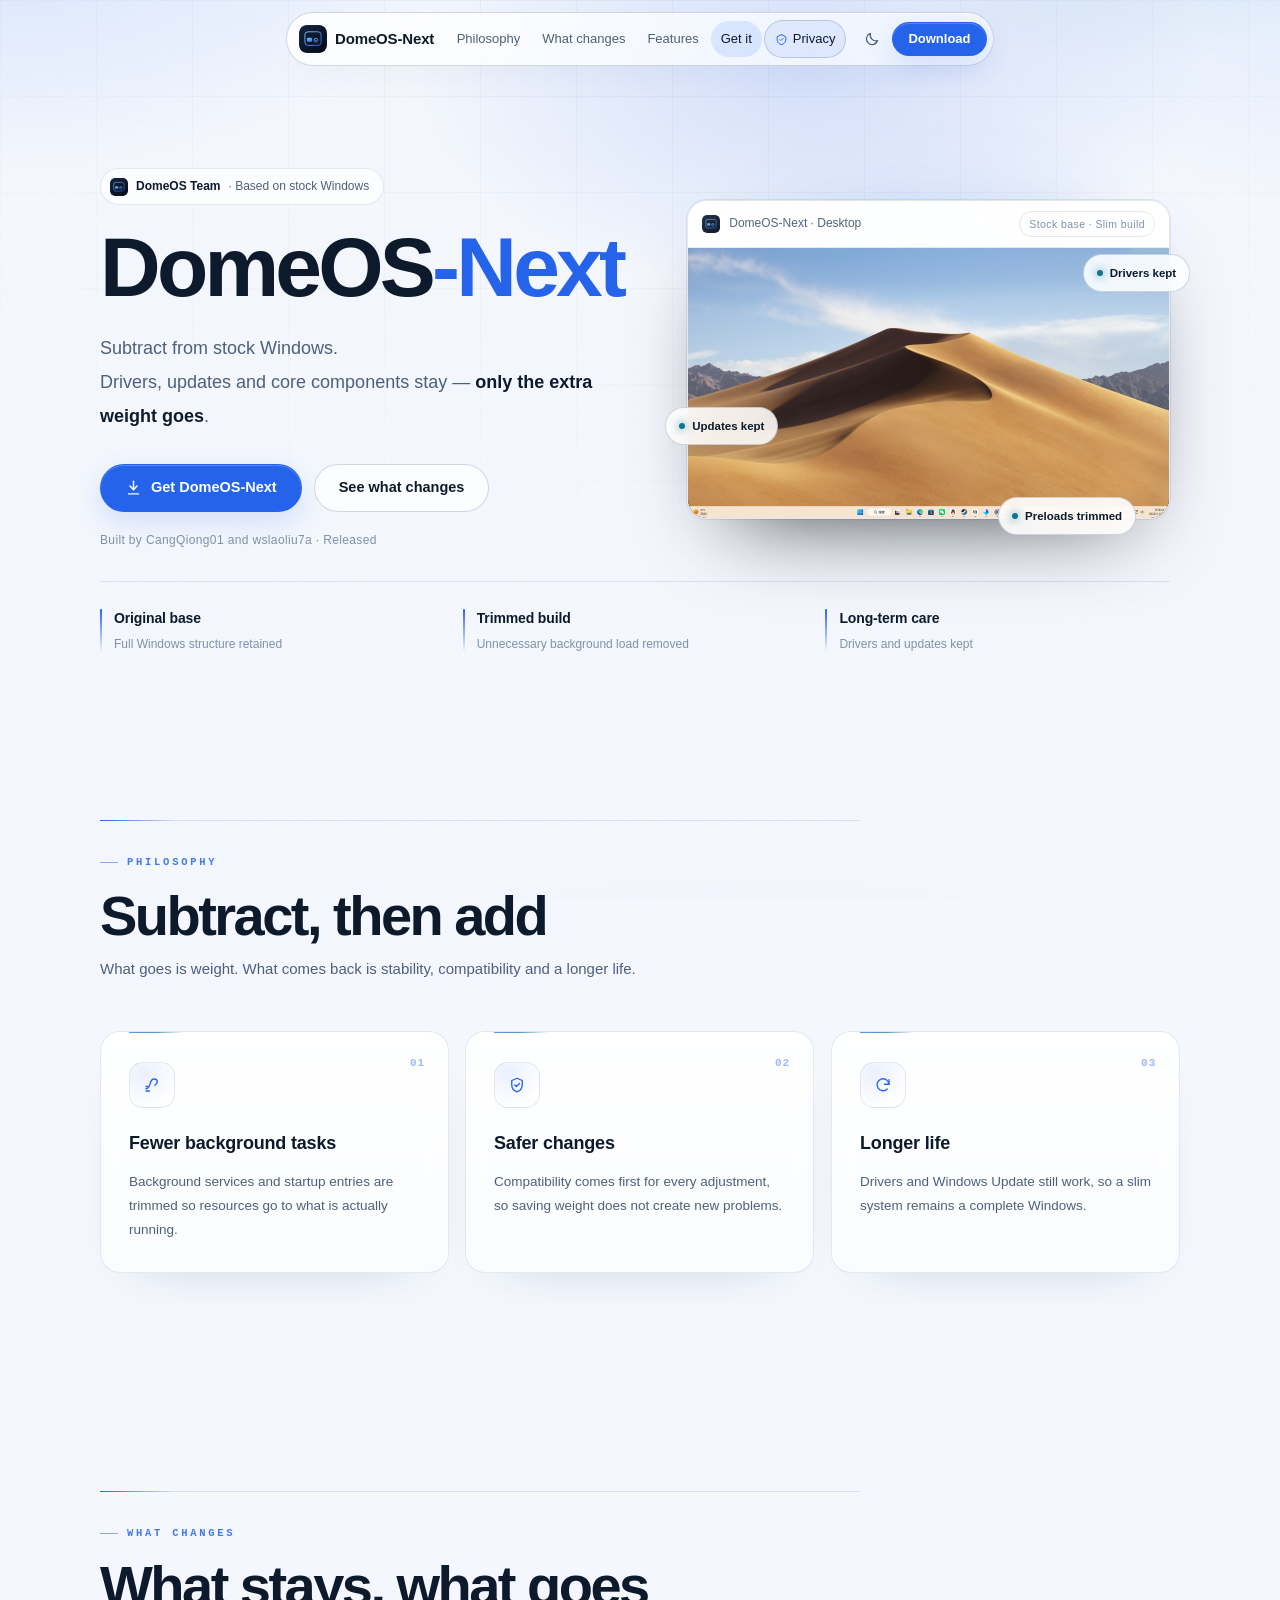
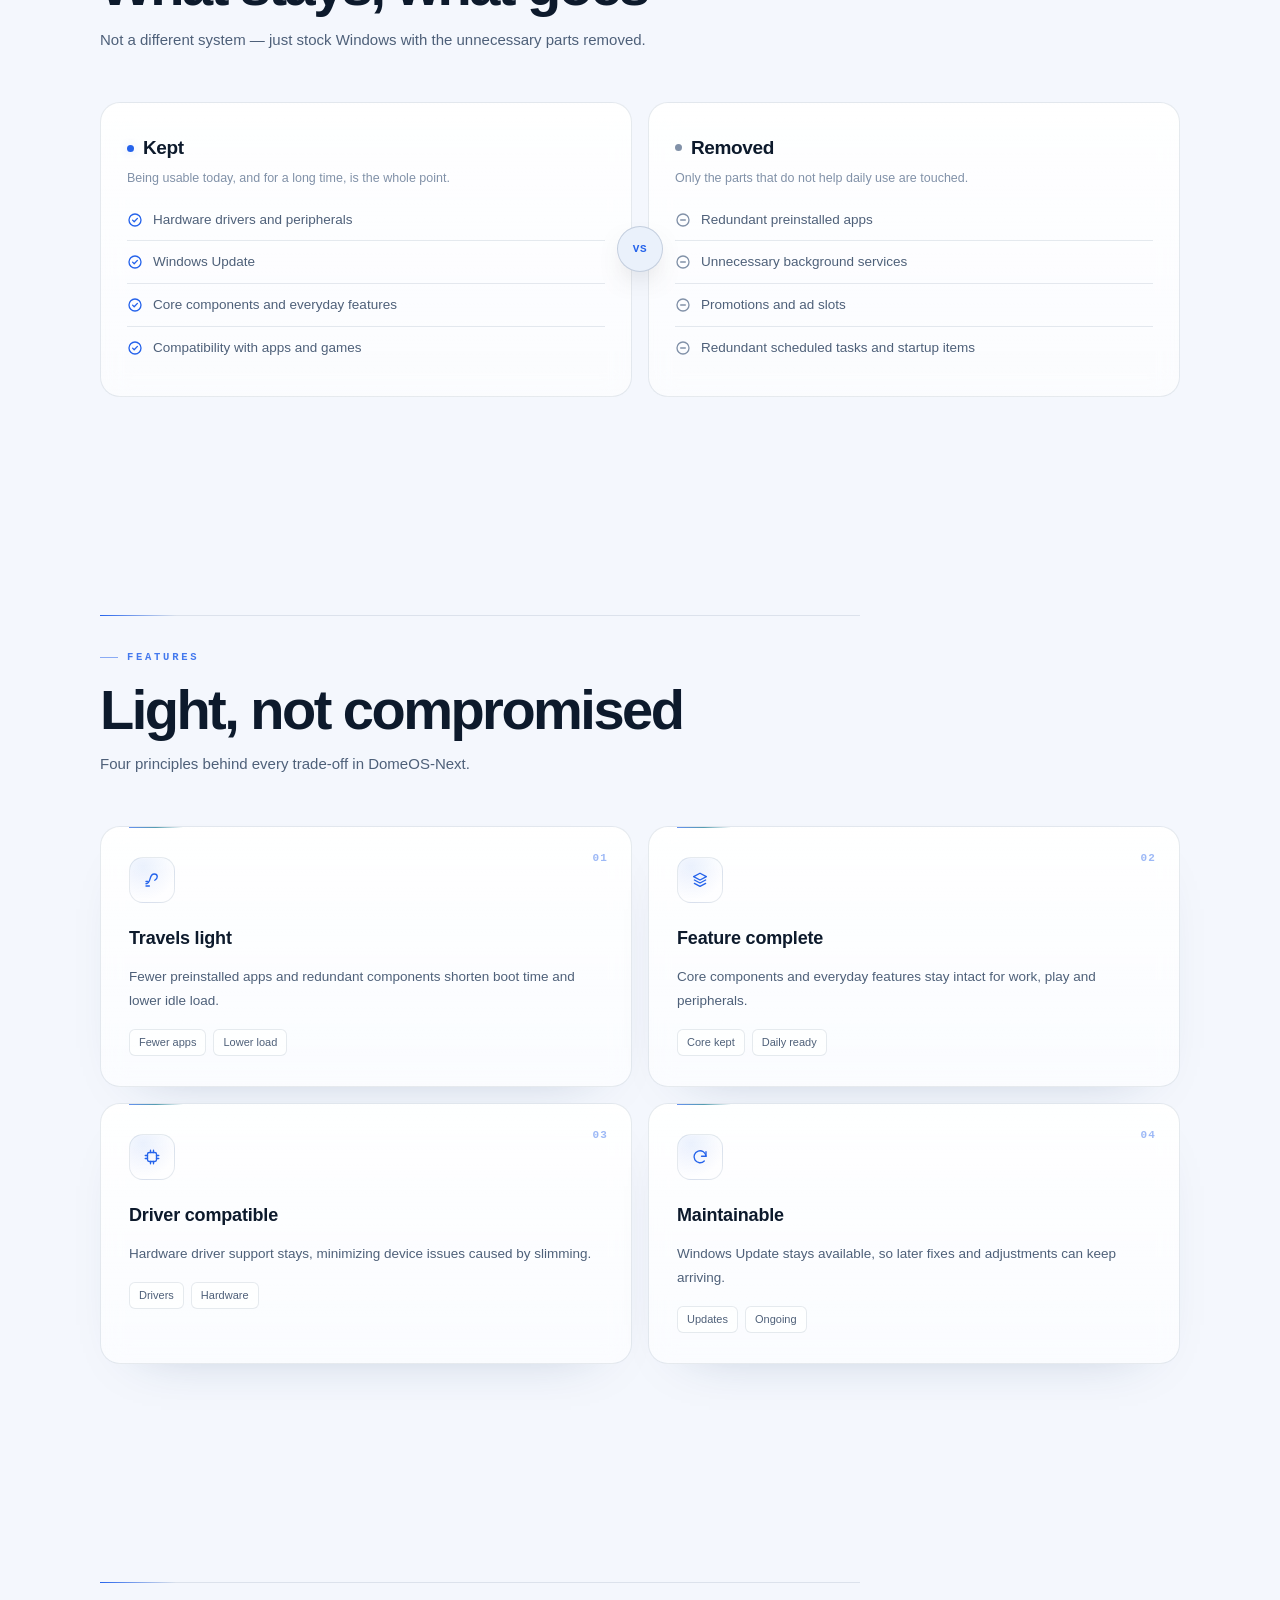
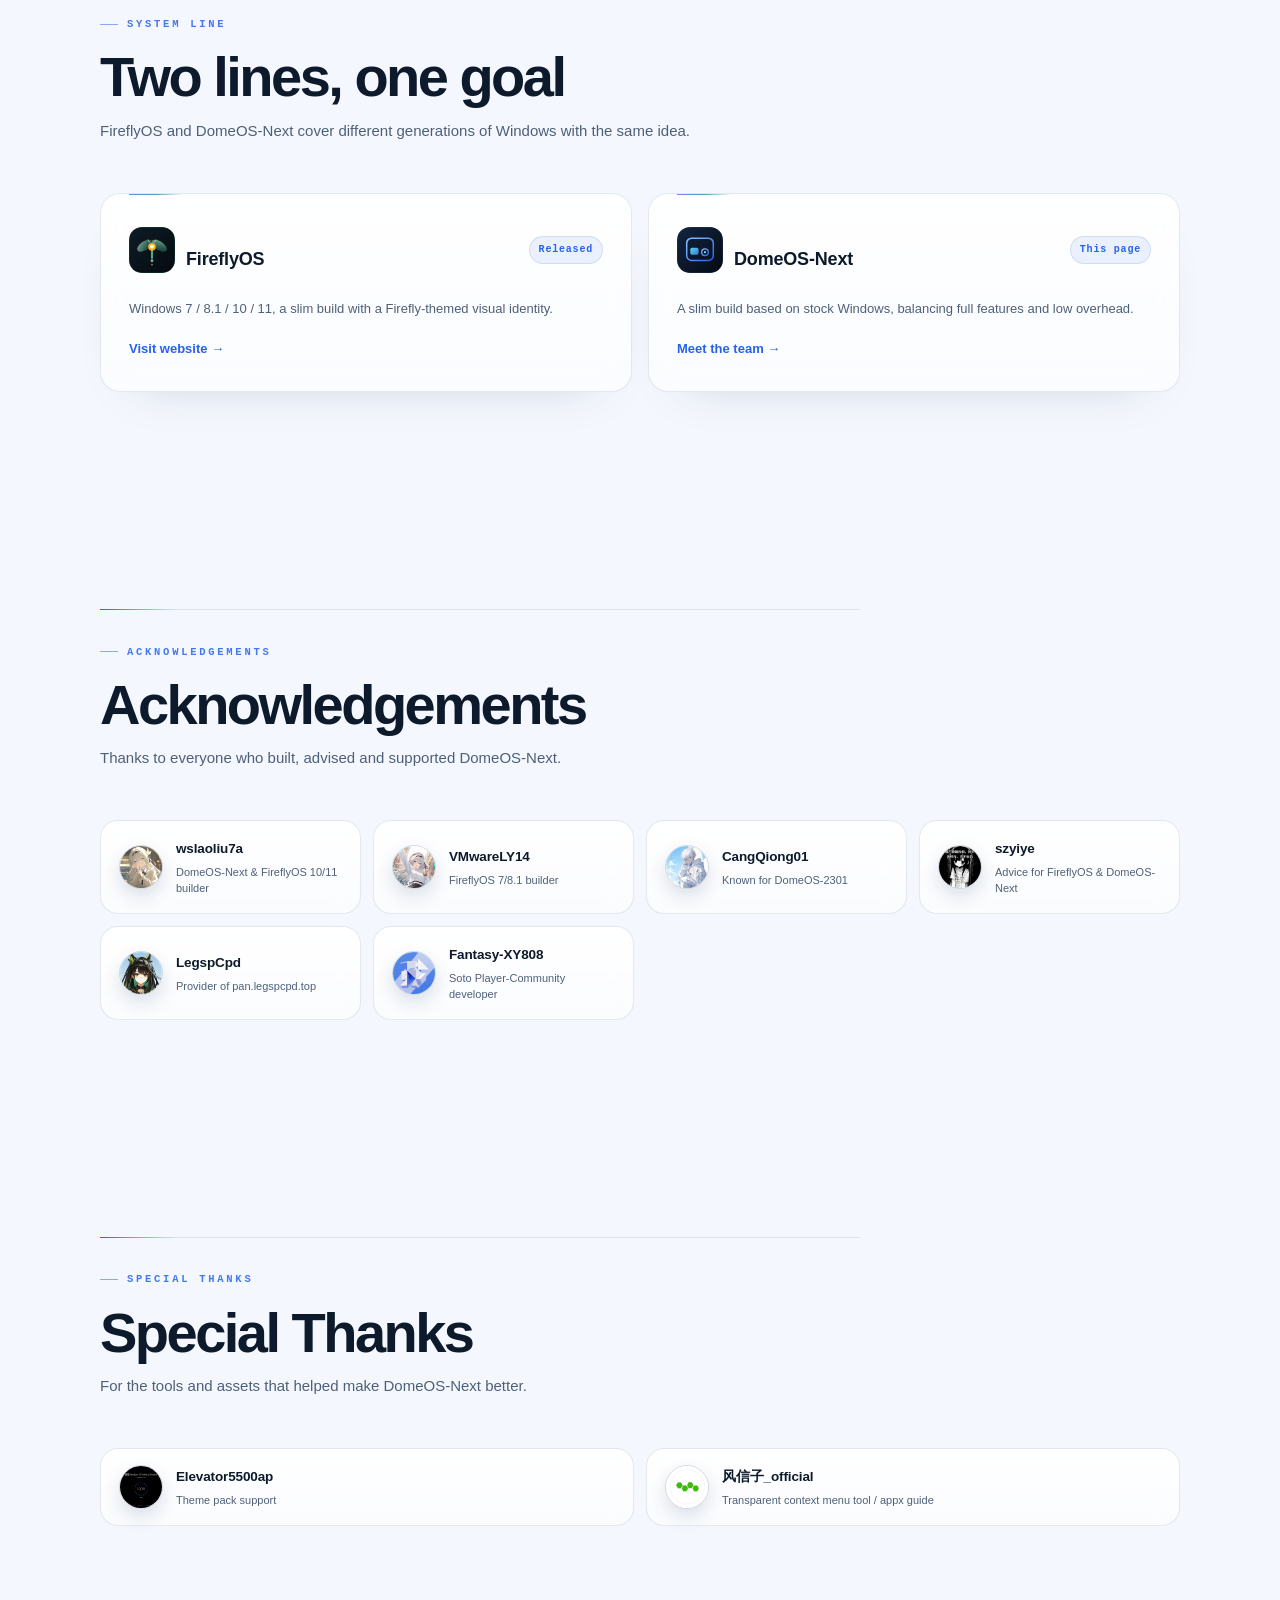
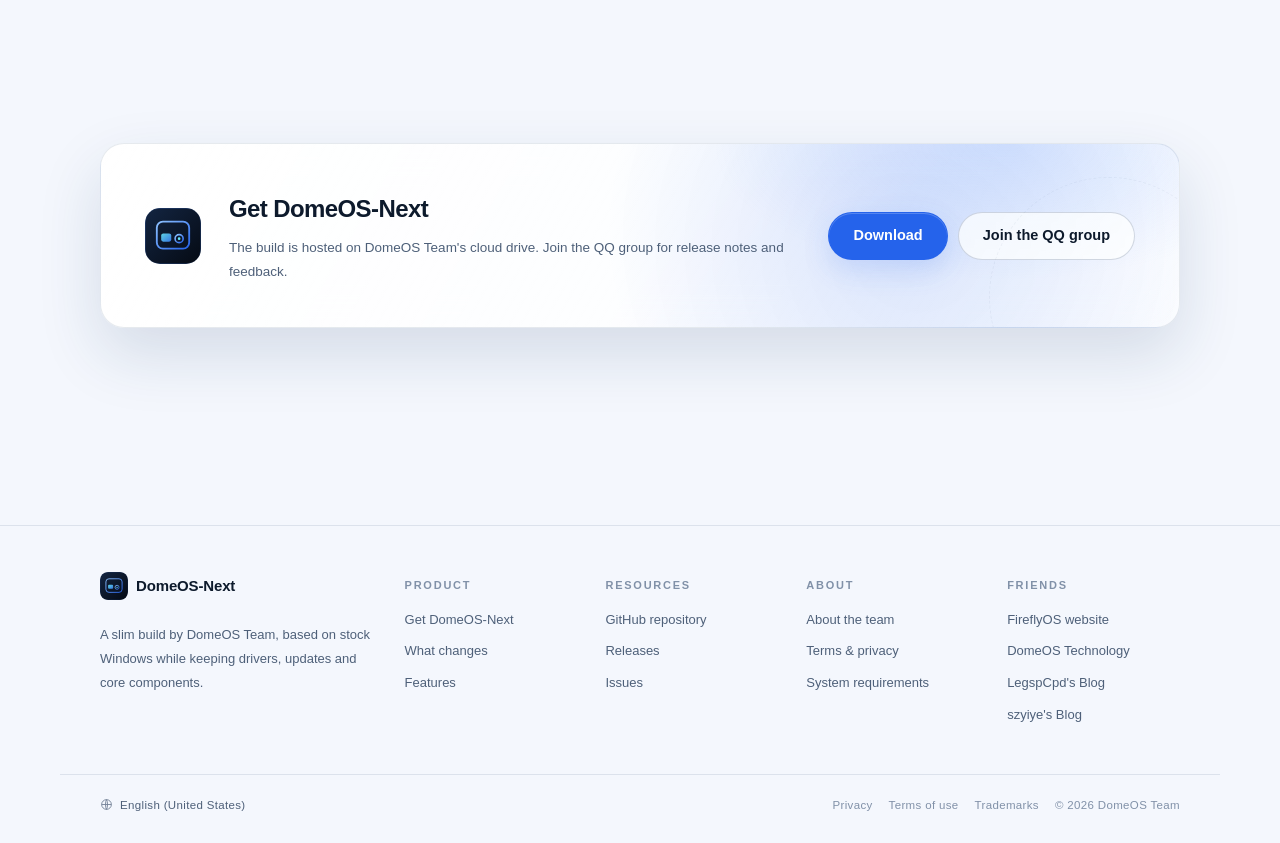
==== commit 14183d84: "feat: 超进化 v2（统一入场动画、Team 深浅色、各站首屏与章节重构）" ====
--- a/en/index.html
+++ b/en/index.html
@@ -25,8 +25,18 @@
 <style>html{background:#070b13}html[data-color-mode="light"]{background:#f4f7fd}</style>
 <link rel="stylesheet" href="../assets/theme.css" />
 <link rel="stylesheet" href="../assets/style.css?v=10" />
+<link rel="stylesheet" href="../assets/evolve.css?v=1" />
 </head>
 <body>
+
+<noscript><style>.enter{display:none!important}</style></noscript>
+<div class="enter" id="enter" aria-hidden="true">
+  <div class="enter-inner">
+    <img class="enter-logo" src="../assets/logo.svg" alt="" />
+    <span class="enter-word">DomeOS-Next</span>
+    <span class="enter-line"><i></i></span>
+  </div>
+</div>
 
 <div class="bg-scene" aria-hidden="true"></div>
 
@@ -105,6 +115,15 @@
             <img class="shot-img shot-dark" src="../assets/preview-dark.jpg" alt="DomeOS-Next dark mode desktop preview" />
           </div>
         </div>
+        <span class="shot-chip c1"><i></i>Drivers kept</span>
+        <span class="shot-chip c2"><i></i>Updates kept</span>
+        <span class="shot-chip c3"><i></i>Preloads trimmed</span>
+      </div>
+
+      <div class="hero-stats">
+        <div><b>Original base</b><span>Full Windows structure retained</span></div>
+        <div><b>Trimmed build</b><span>Unnecessary background load removed</span></div>
+        <div><b>Long-term care</b><span>Drivers and updates kept</span></div>
       </div>
     </div>
   </section>
@@ -395,6 +414,6 @@
   </div>
 </footer>
 
-<script src="../assets/main.js?v=10"></script>
+<script src="../assets/main.js?v=11"></script>
 </body>
 </html>
--- a/assets/evolve.css
+++ b/assets/evolve.css
@@ -0,0 +1,377 @@
+/* ==========================================================================
+   DomeOS-Next · 超进化视觉层 v2
+   入场动画 / Fluent 光感 / 悬浮信息片 / 章节编排
+   ========================================================================== */
+
+:root {
+  --ev-ease: cubic-bezier(.22, 1, .36, 1);
+  --ev-mono: "Cascadia Code", "SFMono-Regular", Consolas, monospace;
+}
+
+/* ---------- 统一入场动画 ---------- */
+html.enter-lock,
+html.enter-lock body { overflow: hidden; }
+
+.enter {
+  position: fixed;
+  inset: 0;
+  z-index: 10000;
+  display: grid;
+  place-items: center;
+  background:
+    radial-gradient(ellipse 42% 50% at 50% 46%, rgba(79, 140, 255, .12), transparent 70%),
+    var(--bg);
+  border-radius: 0 0 42px 42px;
+  transition: transform .82s cubic-bezier(.76, 0, .24, 1);
+  will-change: transform;
+}
+.enter-inner {
+  display: flex;
+  flex-direction: column;
+  align-items: center;
+  gap: 18px;
+  animation: enterIn .8s var(--ev-ease) both;
+}
+.enter-logo {
+  width: 54px;
+  height: 54px;
+  padding: 9px;
+  box-sizing: content-box;
+  border-radius: 18px;
+  border: 1px solid var(--border-strong);
+  background: var(--surface-2);
+  box-shadow: 0 0 64px var(--glow);
+}
+.enter-word {
+  font-family: var(--ev-mono);
+  font-size: 11px;
+  font-weight: 600;
+  letter-spacing: .46em;
+  text-indent: .46em;
+  text-transform: uppercase;
+  color: var(--text);
+  opacity: .8;
+}
+.enter-line {
+  width: 148px;
+  height: 2px;
+  border-radius: 2px;
+  overflow: hidden;
+  background: rgba(255, 255, 255, .10);
+}
+html[data-color-mode="light"] .enter-line { background: rgba(18, 48, 92, .12); }
+.enter-line i {
+  display: block;
+  width: 100%;
+  height: 100%;
+  background: linear-gradient(90deg, var(--blue), var(--cyan));
+  transform-origin: 0 50%;
+  animation: enterLoad 1s cubic-bezier(.65, 0, .35, 1) .12s both;
+}
+html.enter-done .enter { transform: translateY(-101%); }
+
+@keyframes enterIn {
+  from { opacity: 0; transform: translateY(16px) scale(.98); }
+  to { opacity: 1; transform: none; }
+}
+@keyframes enterLoad {
+  from { transform: scaleX(0); }
+  to { transform: scaleX(1); }
+}
+
+@keyframes heroRise {
+  from { opacity: 0; transform: translateY(20px); }
+  to { opacity: 1; transform: none; }
+}
+@keyframes heroVisual {
+  from { opacity: 0; transform: translateY(18px) scale(.965); }
+  to { opacity: 1; transform: none; }
+}
+html.enter-done .hero .hero-badge { animation: heroRise .8s var(--ev-ease) .12s backwards; }
+html.enter-done .hero h1 { animation: heroRise .95s var(--ev-ease) .2s backwards; }
+html.enter-done .hero .lead { animation: heroRise .9s var(--ev-ease) .3s backwards; }
+html.enter-done .hero .hero-actions { animation: heroRise .9s var(--ev-ease) .38s backwards; }
+html.enter-done .hero .hero-note { animation: heroRise .8s var(--ev-ease) .46s backwards; }
+html.enter-done .window-wrap { animation: heroVisual 1.15s var(--ev-ease) .24s backwards; }
+html.enter-done .hero-stats { animation: heroRise .9s var(--ev-ease) .55s backwards; }
+
+/* ---------- 首屏 ---------- */
+.hero { position: relative; padding-top: clamp(60px, 8vw, 106px); }
+.hero::before {
+  content: "";
+  position: absolute;
+  inset: -200px -5% auto;
+  height: 720px;
+  z-index: -1;
+  background:
+    radial-gradient(ellipse 40% 46% at 62% 28%, var(--glow), transparent 70%),
+    radial-gradient(ellipse 24% 30% at 84% 6%, var(--glow-2), transparent 72%);
+  filter: blur(6px);
+  pointer-events: none;
+}
+.hero-grid { row-gap: 30px; }
+.hero h1 { font-size: clamp(46px, 6.6vw, 84px); white-space: nowrap; }
+.hero .lead { font-size: clamp(16px, 1.7vw, 18px); }
+.window-wrap { position: relative; }
+.window-wrap .shot-frame {
+  position: relative;
+  border-radius: 20px;
+  box-shadow:
+    0 40px 90px -46px rgba(0, 0, 0, .8),
+    0 0 0 1px var(--accent-soft),
+    inset 0 1px 0 rgba(255, 255, 255, .10);
+}
+.shot-frame::after {
+  content: "";
+  position: absolute;
+  inset: 0;
+  border-radius: inherit;
+  background: linear-gradient(120deg, rgba(255, 255, 255, .14), transparent 32%);
+  opacity: .5;
+  pointer-events: none;
+}
+.shot-badge { box-shadow: inset 0 1px 0 rgba(255, 255, 255, .08); }
+
+/* 悬浮信息片 */
+.shot-chip {
+  position: absolute;
+  z-index: 3;
+  display: inline-flex;
+  align-items: center;
+  gap: 7px;
+  padding: 8px 13px;
+  border: 1px solid var(--border-strong);
+  border-radius: 999px;
+  background: var(--surface-2);
+  -webkit-backdrop-filter: blur(16px) saturate(150%);
+  backdrop-filter: blur(16px) saturate(150%);
+  font-size: 11.5px;
+  font-weight: 600;
+  color: var(--text);
+  box-shadow: 0 18px 40px -22px rgba(0, 0, 0, .7);
+  animation: chipFloat 7s ease-in-out infinite;
+  pointer-events: none;
+}
+.shot-chip i {
+  width: 6px;
+  height: 6px;
+  border-radius: 50%;
+  background: var(--cyan);
+  box-shadow: 0 0 10px var(--cyan);
+}
+.shot-chip.c1 { top: 54px; right: -20px; }
+.shot-chip.c2 { bottom: 74px; left: -22px; animation-delay: -2.2s; }
+.shot-chip.c3 { bottom: -16px; right: 34px; animation-delay: -4.4s; }
+@keyframes chipFloat {
+  0%, 100% { transform: translateY(0); }
+  50% { transform: translateY(-7px); }
+}
+
+/* 首屏数据条 */
+.hero-stats {
+  grid-column: 1 / -1;
+  display: grid;
+  grid-template-columns: repeat(3, 1fr);
+  gap: 18px;
+  padding-top: 24px;
+  border-top: 1px solid var(--border);
+}
+.hero-stats div { position: relative; padding-left: 14px; }
+.hero-stats div::before {
+  content: "";
+  position: absolute;
+  left: 0;
+  top: 3px;
+  bottom: 3px;
+  width: 2px;
+  border-radius: 2px;
+  background: linear-gradient(180deg, var(--blue), transparent);
+}
+.hero-stats b {
+  display: block;
+  font-size: 14px;
+  font-weight: 650;
+  letter-spacing: -.01em;
+}
+.hero-stats span { display: block; margin-top: 4px; font-size: 12px; color: var(--text-3); }
+
+/* ---------- 章节标题 ---------- */
+.section-head {
+  position: relative;
+  max-width: 760px;
+  padding-top: 24px;
+  border-top: 1px solid var(--border);
+}
+.section-head::before {
+  content: "";
+  position: absolute;
+  top: -1px;
+  left: 0;
+  width: 76px;
+  height: 1px;
+  background: linear-gradient(90deg, var(--blue), transparent);
+}
+.eyebrow {
+  font-family: var(--ev-mono);
+  font-size: 10.5px;
+  letter-spacing: .26em;
+  color: var(--blue);
+  opacity: .85;
+}
+.section-title {
+  font-size: clamp(34px, 4.8vw, 56px);
+  letter-spacing: -.045em;
+  line-height: 1.06;
+}
+.section-sub { max-width: 600px; }
+
+/* ---------- 卡片 ---------- */
+.card {
+  padding: 30px 28px;
+  border-radius: 20px;
+  background: linear-gradient(180deg, var(--surface), rgba(255, 255, 255, .012));
+  box-shadow: 0 24px 60px -48px rgba(0, 0, 0, .9);
+}
+html[data-color-mode="light"] .card {
+  background: linear-gradient(180deg, rgba(255, 255, 255, .94), rgba(255, 255, 255, .62));
+  box-shadow: 0 22px 54px -42px rgba(23, 55, 100, .35);
+}
+.card::before {
+  content: "";
+  position: absolute;
+  top: 0;
+  left: 28px;
+  width: 54px;
+  height: 1px;
+  background: linear-gradient(90deg, var(--blue), var(--cyan), transparent);
+  opacity: .7;
+}
+.card-icon {
+  width: 46px;
+  height: 46px;
+  border-radius: 14px;
+  border: 1px solid var(--border);
+  background: radial-gradient(circle at 30% 20%, var(--accent-g), transparent 72%);
+  box-shadow: inset 0 1px 0 rgba(255, 255, 255, .09);
+}
+.card-index {
+  font-family: var(--ev-mono);
+  font-size: 11px;
+  color: var(--blue);
+  opacity: .45;
+}
+.card h3 { margin-top: 20px; font-size: 18px; letter-spacing: -.01em; }
+.card p { margin-top: 10px; }
+.card:hover { box-shadow: 0 30px 70px -44px rgba(0, 0, 0, .9), 0 0 0 1px var(--accent-soft); }
+html[data-color-mode="light"] .card:hover { box-shadow: 0 26px 60px -40px rgba(23, 55, 100, .4), 0 0 0 1px var(--accent-soft); }
+
+/* ---------- 精简范围 ---------- */
+.compare-grid { position: relative; gap: 16px; }
+.compare-grid::after {
+  content: "VS";
+  position: absolute;
+  left: 50%;
+  top: 50%;
+  transform: translate(-50%, -50%);
+  width: 46px;
+  height: 46px;
+  display: grid;
+  place-items: center;
+  border-radius: 50%;
+  border: 1px solid var(--border-strong);
+  background: var(--bg-2, var(--bg));
+  font-family: var(--ev-mono);
+  font-size: 11px;
+  font-weight: 600;
+  letter-spacing: .06em;
+  color: var(--blue);
+  box-shadow: 0 12px 30px -16px rgba(0, 0, 0, .7);
+  z-index: 2;
+}
+.compare-panel {
+  border-radius: 20px;
+  padding: 28px 26px;
+  background: linear-gradient(180deg, var(--surface), rgba(255, 255, 255, .012));
+}
+html[data-color-mode="light"] .compare-panel {
+  background: linear-gradient(180deg, rgba(255, 255, 255, .94), rgba(255, 255, 255, .62));
+}
+.compare-panel h3 { font-size: 19px; letter-spacing: -.02em; }
+.check-list li { padding: 9px 0; }
+.check-list li + li { border-top: 1px solid var(--border); }
+
+/* ---------- 产品卡 ---------- */
+.product-card { padding: 30px 28px; }
+.product-top img { width: 46px; height: 46px; border-radius: 13px; }
+.product-top h3 { font-size: 18px; }
+.product-card .state {
+  font-family: var(--ev-mono);
+  font-size: 10px;
+  letter-spacing: .08em;
+  padding: 4px 9px;
+}
+.product-link { font-weight: 600; }
+
+/* ---------- 鸣谢 ---------- */
+.thanks-card {
+  padding: 16px 18px;
+  border-radius: 18px;
+  background: linear-gradient(180deg, var(--surface), rgba(255, 255, 255, .012));
+}
+html[data-color-mode="light"] .thanks-card {
+  background: linear-gradient(180deg, rgba(255, 255, 255, .94), rgba(255, 255, 255, .62));
+}
+.thanks-card img {
+  box-shadow: 0 0 0 2px var(--bg), 0 0 0 3px var(--accent-line), 0 10px 22px rgba(0, 0, 0, .25);
+}
+.thanks-card:hover { border-color: var(--accent-line); }
+
+/* ---------- CTA ---------- */
+.cta-panel {
+  position: relative;
+  padding: clamp(30px, 4vw, 44px);
+  border-radius: 24px;
+  background:
+    radial-gradient(ellipse 44% 120% at 84% 0%, var(--glow), transparent 62%),
+    linear-gradient(120deg, var(--surface-2), transparent 62%);
+  overflow: hidden;
+}
+html[data-color-mode="light"] .cta-panel {
+  background:
+    radial-gradient(ellipse 44% 120% at 84% 0%, rgba(79, 140, 255, .18), transparent 62%),
+    linear-gradient(120deg, #ffffff, rgba(255, 255, 255, .58));
+}
+.cta-panel::after {
+  content: "";
+  position: absolute;
+  right: -50px;
+  bottom: -90px;
+  width: 240px;
+  height: 240px;
+  border-radius: 50%;
+  border: 1px dashed var(--border);
+  opacity: .5;
+  pointer-events: none;
+}
+.cta-panel img { width: 56px; height: 56px; border-radius: 15px; }
+.cta-text h2 { font-size: 24px; letter-spacing: -.025em; }
+
+/* ---------- 响应式 ---------- */
+@media (max-width: 900px) {
+  .shot-chip { display: none; }
+}
+@media (max-width: 820px) {
+  .hero-stats { grid-template-columns: 1fr; gap: 14px; }
+  .compare-grid::after { display: none; }
+}
+@media (max-width: 520px) {
+  .hero h1 { white-space: normal; font-size: 44px; }
+}
+
+/* ---------- 降级 ---------- */
+@media (prefers-reduced-motion: reduce) {
+  .enter { display: none; }
+  html.enter-lock, html.enter-lock body { overflow: auto; }
+  .enter-line i, .shot-chip { animation: none !important; }
+  html.enter-done .hero * { animation: none !important; }
+}
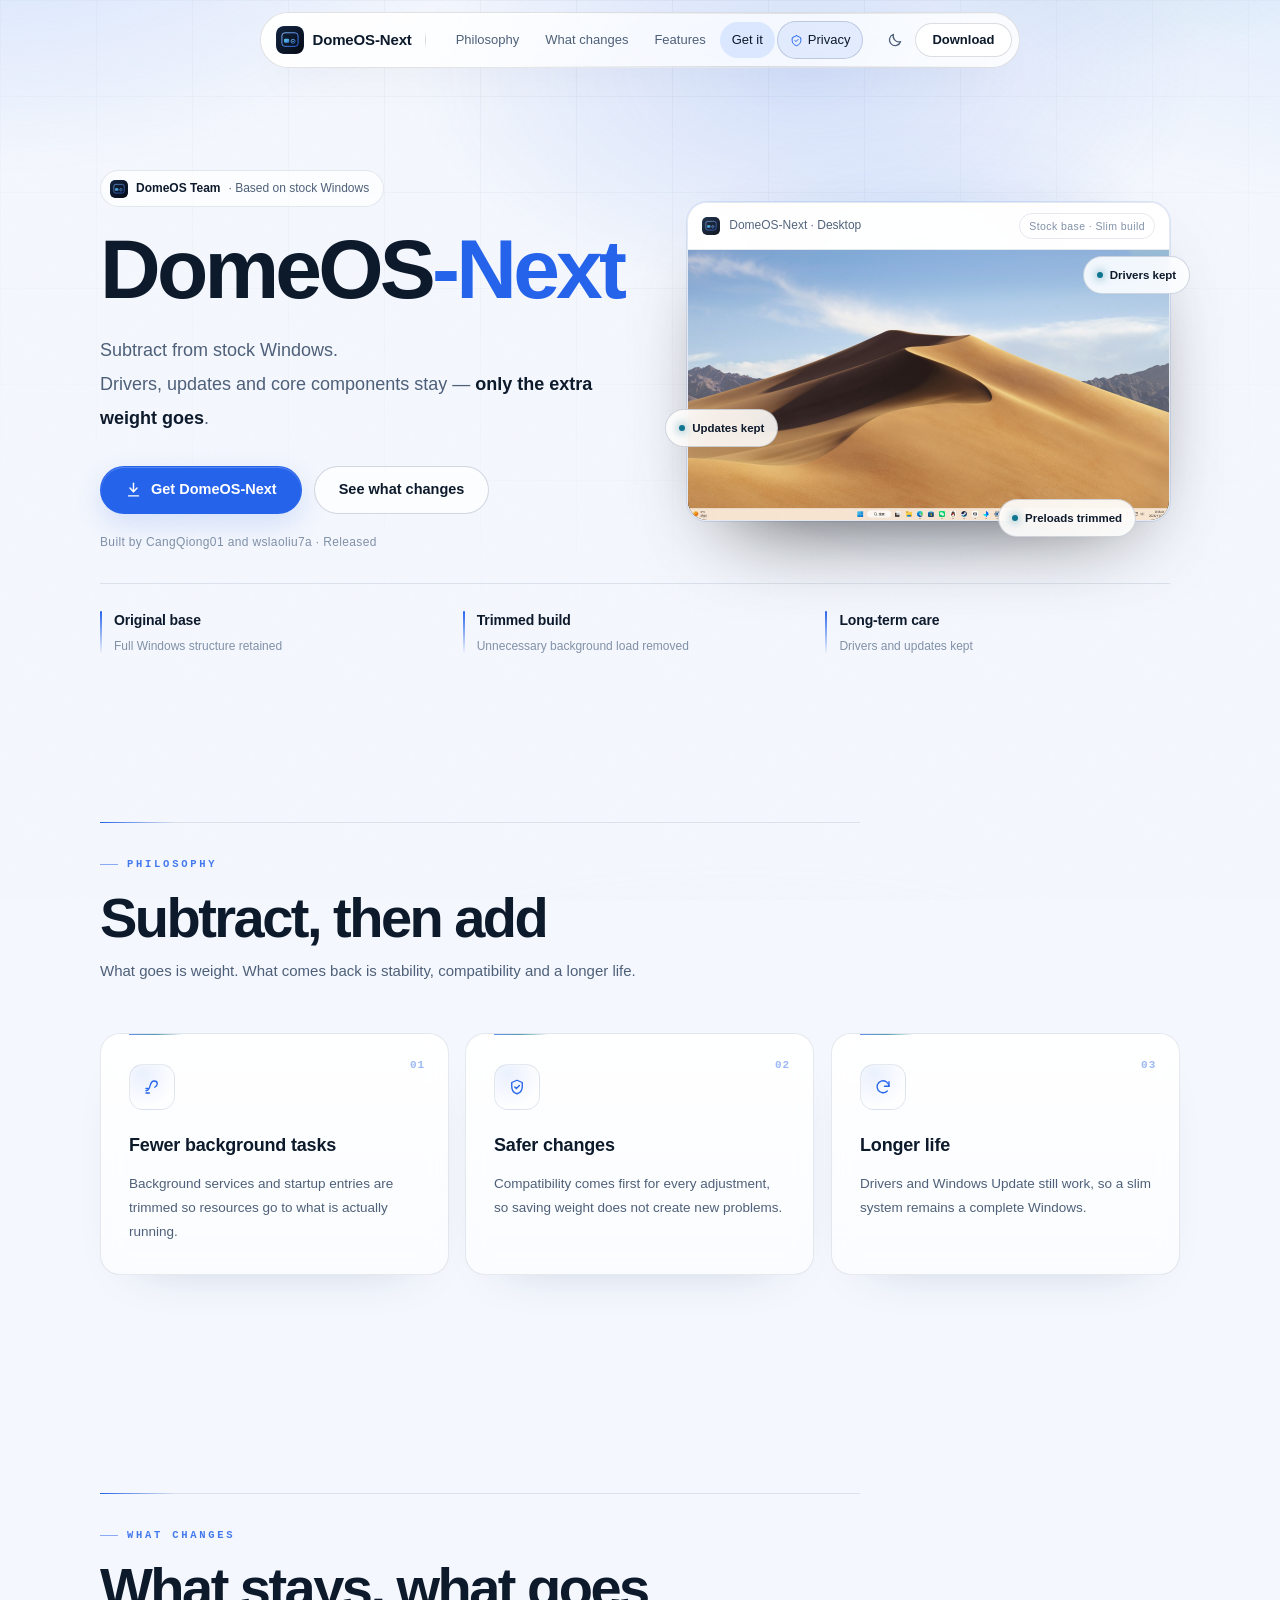
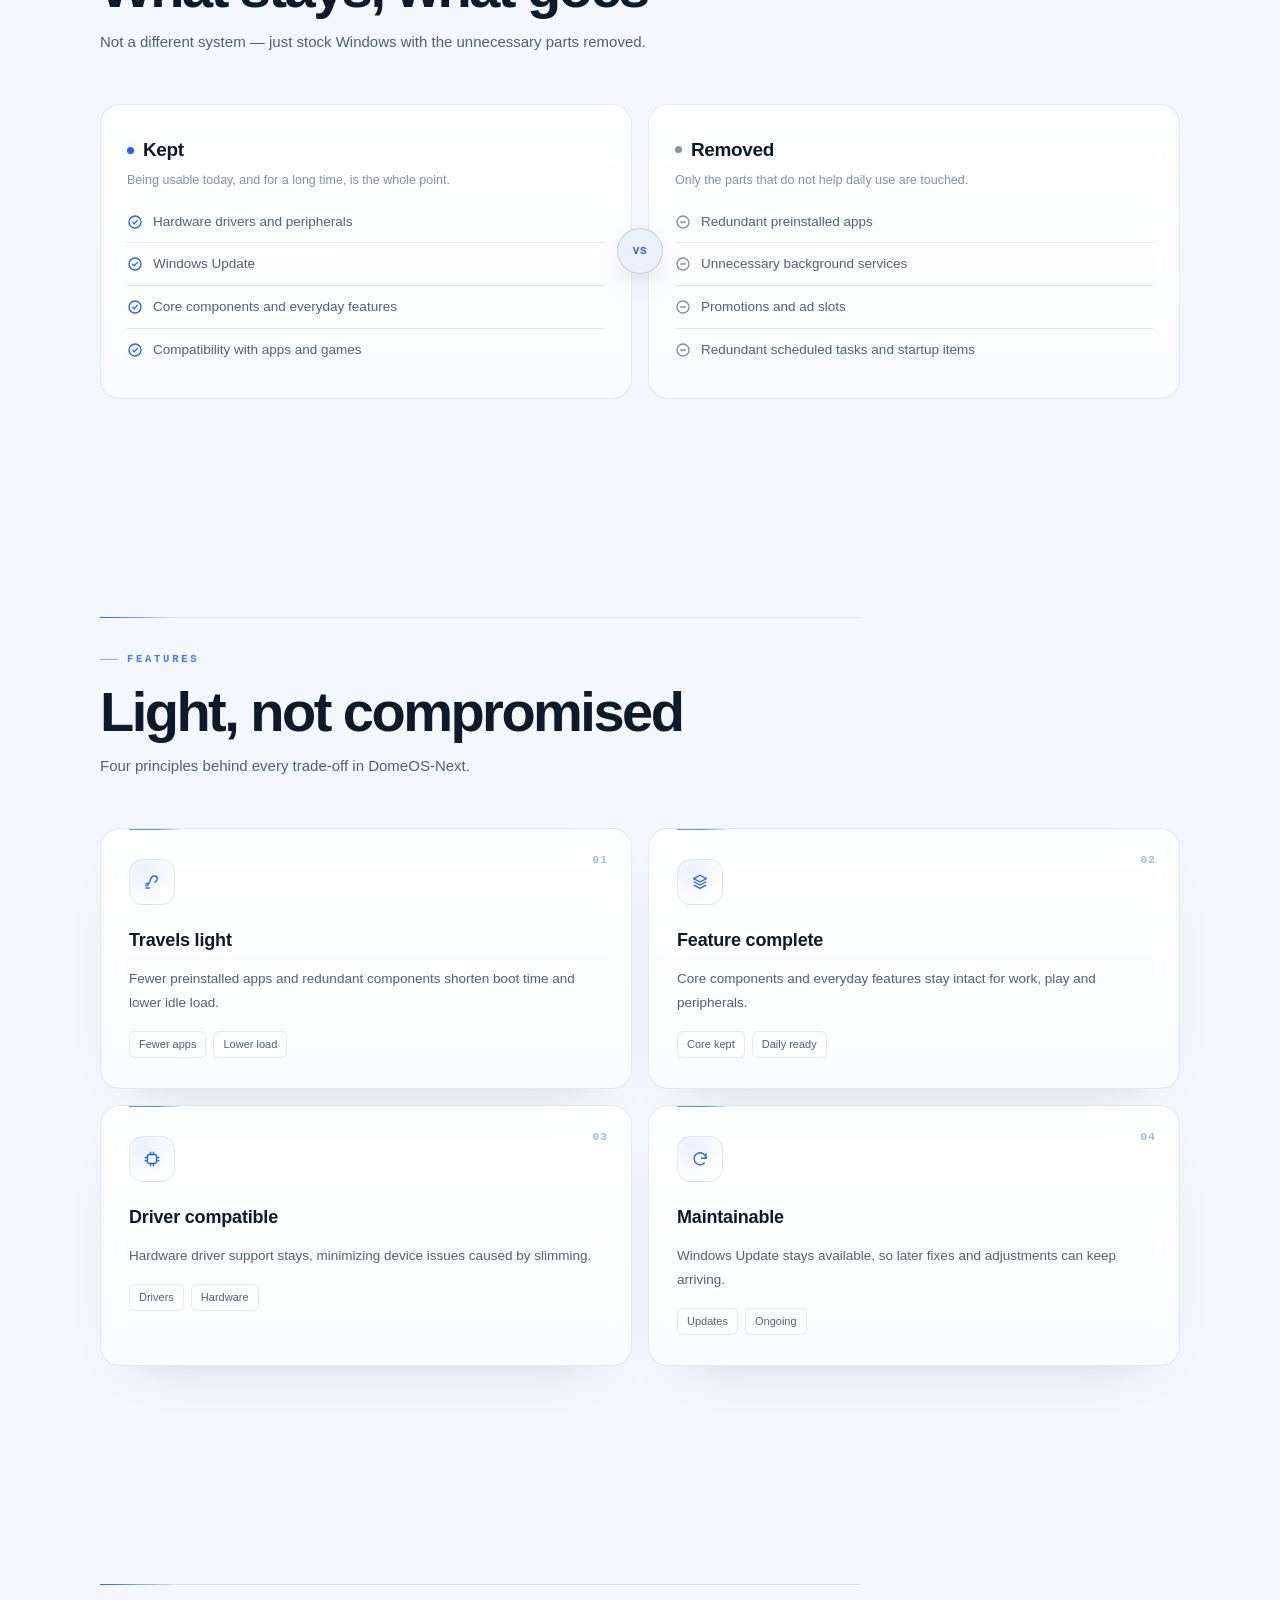
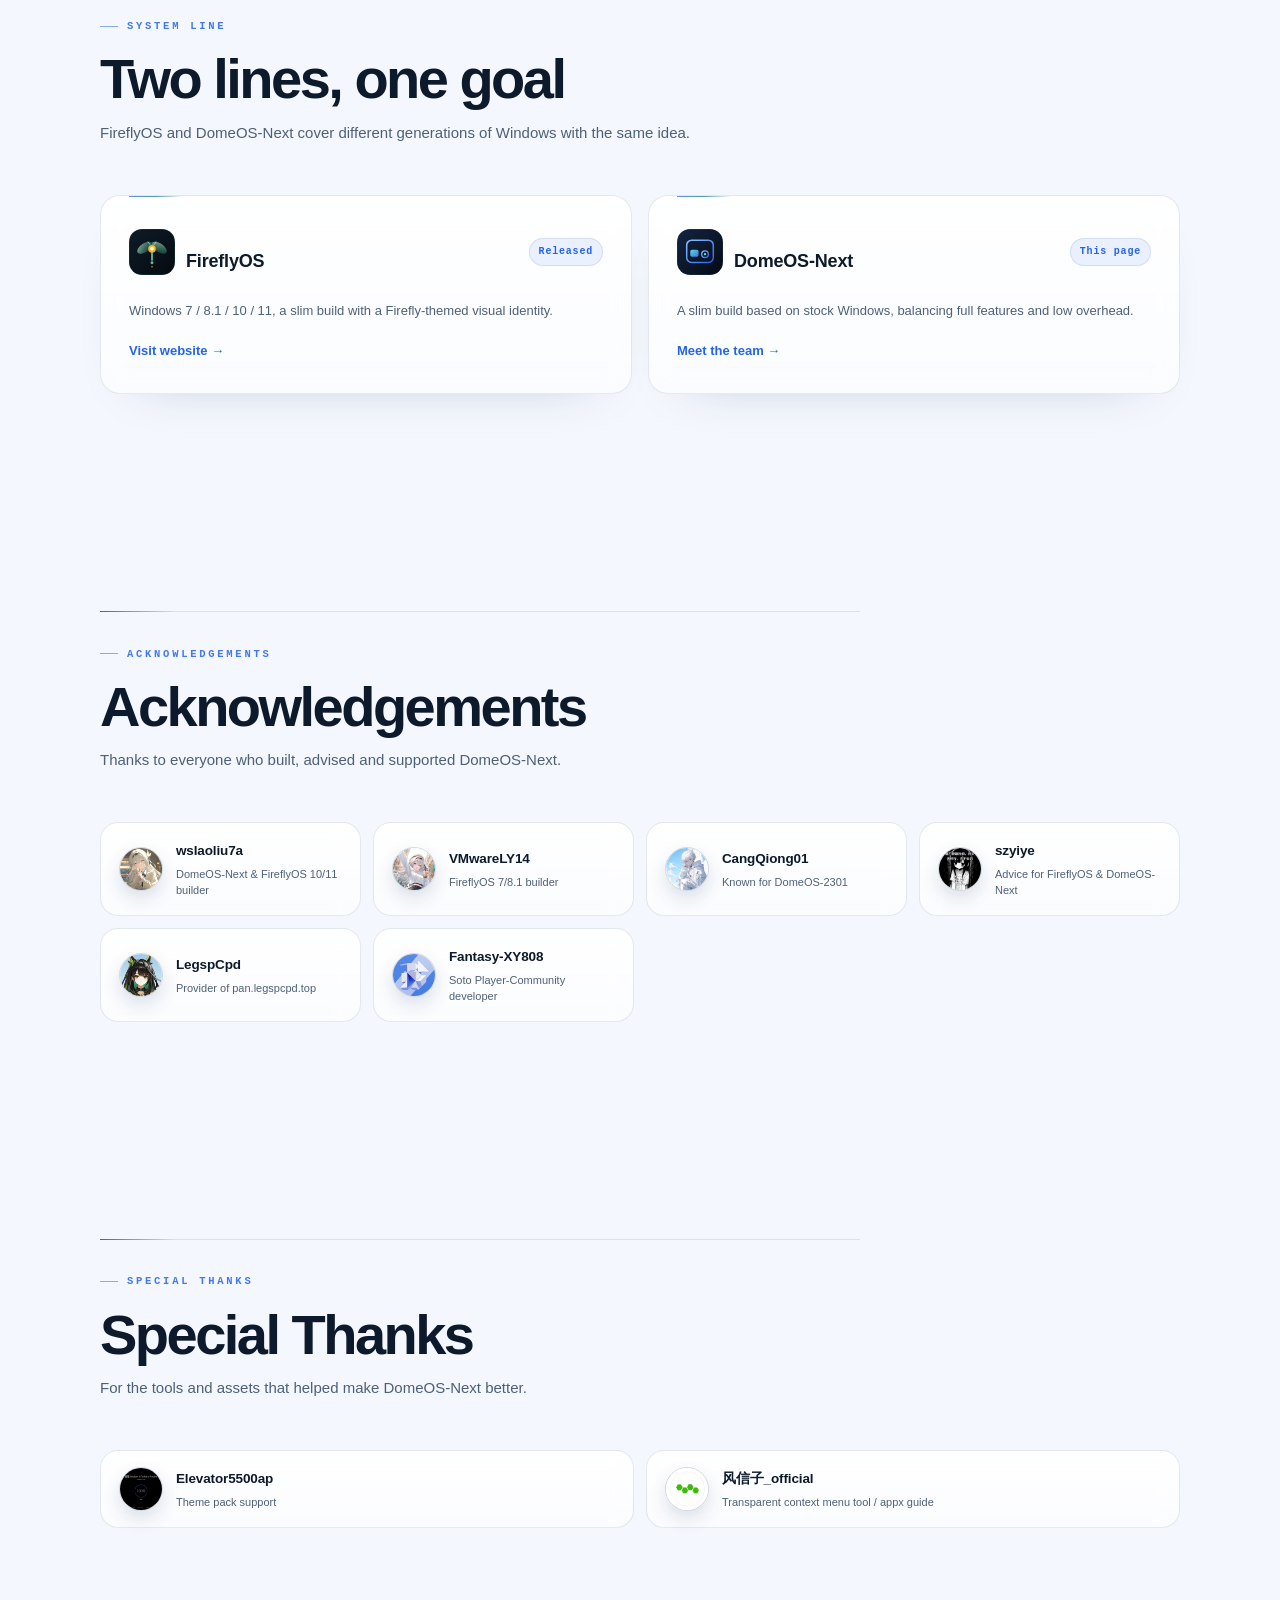
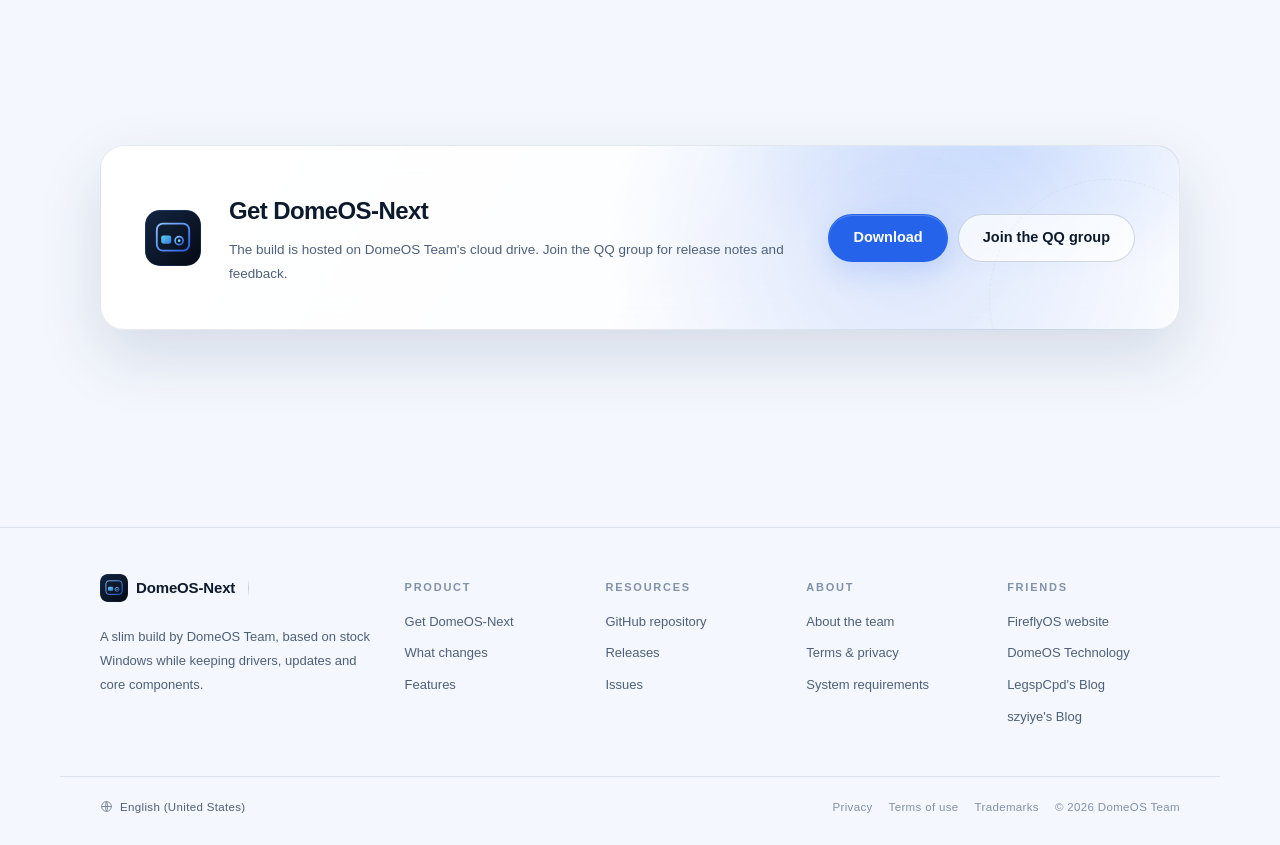
==== commit ef14ca26: "feat: 顶栏改为 DomeOS AI 同款液态玻璃，入场改为淡出幕布" ====
--- a/en/index.html
+++ b/en/index.html
@@ -25,18 +25,11 @@
 <style>html{background:#070b13}html[data-color-mode="light"]{background:#f4f7fd}</style>
 <link rel="stylesheet" href="../assets/theme.css" />
 <link rel="stylesheet" href="../assets/style.css?v=10" />
-<link rel="stylesheet" href="../assets/evolve.css?v=1" />
+<link rel="stylesheet" href="../assets/evolve.css?v=2" />
 </head>
 <body>
 
-<noscript><style>.enter{display:none!important}</style></noscript>
-<div class="enter" id="enter" aria-hidden="true">
-  <div class="enter-inner">
-    <img class="enter-logo" src="../assets/logo.svg" alt="" />
-    <span class="enter-word">DomeOS-Next</span>
-    <span class="enter-line"><i></i></span>
-  </div>
-</div>
+<div class="page-curtain" aria-hidden="true"></div>
 
 <div class="bg-scene" aria-hidden="true"></div>
 
@@ -408,12 +401,12 @@
     <div class="footer-legal">
       <a href="https://liu7pro.github.io/DomeOS-Team/legal.html">Privacy</a>
       <a href="https://liu7pro.github.io/DomeOS-Team/legal.html">Terms of use</a>
-      <a href="https://liu7pro.github.io/about.html">Trademarks</a>
+      <a href="https://liu7pro.github.io/DomeOS-Team/en/about.html">Trademarks</a>
       <a href="https://liu7pro.github.io/DomeOS-Team/">© <span id="year">2026</span> DomeOS Team</a>
     </div>
   </div>
 </footer>
 
-<script src="../assets/main.js?v=11"></script>
+<script src="../assets/main.js?v=12"></script>
 </body>
 </html>
--- a/assets/evolve.css
+++ b/assets/evolve.css
@@ -8,92 +8,116 @@
   --ev-mono: "Cascadia Code", "SFMono-Regular", Consolas, monospace;
 }
 
-/* ---------- 统一入场动画 ---------- */
-html.enter-lock,
-html.enter-lock body { overflow: hidden; }
-
-.enter {
+/* ---------- 统一入场：DomeOS AI 同款淡出幕布 ---------- */
+.page-curtain {
   position: fixed;
   inset: 0;
   z-index: 10000;
-  display: grid;
-  place-items: center;
-  background:
-    radial-gradient(ellipse 42% 50% at 50% 46%, rgba(79, 140, 255, .12), transparent 70%),
-    var(--bg);
-  border-radius: 0 0 42px 42px;
-  transition: transform .82s cubic-bezier(.76, 0, .24, 1);
-  will-change: transform;
-}
-.enter-inner {
-  display: flex;
-  flex-direction: column;
-  align-items: center;
-  gap: 18px;
-  animation: enterIn .8s var(--ev-ease) both;
-}
-.enter-logo {
-  width: 54px;
-  height: 54px;
-  padding: 9px;
-  box-sizing: content-box;
-  border-radius: 18px;
-  border: 1px solid var(--border-strong);
-  background: var(--surface-2);
-  box-shadow: 0 0 64px var(--glow);
-}
-.enter-word {
-  font-family: var(--ev-mono);
-  font-size: 11px;
-  font-weight: 600;
-  letter-spacing: .46em;
-  text-indent: .46em;
-  text-transform: uppercase;
-  color: var(--text);
-  opacity: .8;
-}
-.enter-line {
-  width: 148px;
-  height: 2px;
-  border-radius: 2px;
-  overflow: hidden;
-  background: rgba(255, 255, 255, .10);
-}
-html[data-color-mode="light"] .enter-line { background: rgba(18, 48, 92, .12); }
-.enter-line i {
-  display: block;
-  width: 100%;
-  height: 100%;
-  background: linear-gradient(90deg, var(--blue), var(--cyan));
-  transform-origin: 0 50%;
-  animation: enterLoad 1s cubic-bezier(.65, 0, .35, 1) .12s both;
-}
-html.enter-done .enter { transform: translateY(-101%); }
-
-@keyframes enterIn {
-  from { opacity: 0; transform: translateY(16px) scale(.98); }
-  to { opacity: 1; transform: none; }
-}
-@keyframes enterLoad {
-  from { transform: scaleX(0); }
-  to { transform: scaleX(1); }
-}
-
-@keyframes heroRise {
-  from { opacity: 0; transform: translateY(20px); }
-  to { opacity: 1; transform: none; }
-}
-@keyframes heroVisual {
-  from { opacity: 0; transform: translateY(18px) scale(.965); }
-  to { opacity: 1; transform: none; }
-}
-html.enter-done .hero .hero-badge { animation: heroRise .8s var(--ev-ease) .12s backwards; }
-html.enter-done .hero h1 { animation: heroRise .95s var(--ev-ease) .2s backwards; }
-html.enter-done .hero .lead { animation: heroRise .9s var(--ev-ease) .3s backwards; }
-html.enter-done .hero .hero-actions { animation: heroRise .9s var(--ev-ease) .38s backwards; }
-html.enter-done .hero .hero-note { animation: heroRise .8s var(--ev-ease) .46s backwards; }
-html.enter-done .window-wrap { animation: heroVisual 1.15s var(--ev-ease) .24s backwards; }
-html.enter-done .hero-stats { animation: heroRise .9s var(--ev-ease) .55s backwards; }
+  background: var(--bg);
+  pointer-events: none;
+  animation: curtain-out .7s cubic-bezier(.22, 1, .36, 1) .25s forwards;
+}
+@keyframes curtain-out {
+  to { opacity: 0; visibility: hidden; }
+}
+
+/* ---------- 顶栏：DomeOS AI 同款液态玻璃胶囊 ---------- */
+.nav-inner {
+  height: 56px;
+  padding: 5px 7px 5px 15px;
+  gap: 12px;
+  border-radius: 999px;
+  border-color: rgba(255, 255, 255, .16);
+  background-color: rgba(16, 18, 26, .55);
+  background-image: linear-gradient(145deg, rgba(255, 255, 255, .16), rgba(255, 255, 255, .02) 44%, rgba(255, 255, 255, .08));
+  -webkit-backdrop-filter: blur(26px) saturate(180%);
+  backdrop-filter: blur(26px) saturate(180%);
+  box-shadow: 0 18px 44px -22px rgba(0, 0, 0, .9),
+    inset 0 1px 0 rgba(255, 255, 255, .34),
+    inset 0 -1px 0 rgba(0, 0, 0, .26);
+}
+.nav-inner::before {
+  content: "";
+  position: absolute;
+  inset: 0;
+  z-index: 2;
+  border-radius: inherit;
+  padding: 1px;
+  background: linear-gradient(135deg, rgba(255, 255, 255, .55), rgba(255, 255, 255, .04) 34%, rgba(255, 255, 255, .26) 64%, rgba(255, 255, 255, .04));
+  -webkit-mask: linear-gradient(#000 0 0) content-box, linear-gradient(#000 0 0);
+  -webkit-mask-composite: xor;
+  mask: linear-gradient(#000 0 0) content-box, linear-gradient(#000 0 0);
+  mask-composite: exclude;
+  pointer-events: none;
+}
+.nav-inner::after {
+  content: "";
+  position: absolute;
+  left: 18%;
+  right: 18%;
+  bottom: -1px;
+  height: 1px;
+  border-radius: 999px;
+  background: linear-gradient(90deg, transparent, rgba(255, 255, 255, .35), transparent);
+  pointer-events: none;
+}
+.brand::after {
+  content: "";
+  width: 1px;
+  height: 18px;
+  margin-left: 5px;
+  background: linear-gradient(180deg, transparent, rgba(255, 255, 255, .22), transparent);
+}
+.nav-links a {
+  padding: 7px 12px;
+  font-size: 13px;
+}
+.nav-links a:hover { background: rgba(255, 255, 255, .08); }
+.nav-actions .btn-sm {
+  padding: 8px 16px;
+  border: 1px solid rgba(255, 255, 255, .2) !important;
+  background: rgba(255, 255, 255, .09) !important;
+  color: var(--text) !important;
+  box-shadow: inset 0 1px 0 rgba(255, 255, 255, .2);
+  -webkit-backdrop-filter: blur(10px);
+  backdrop-filter: blur(10px);
+}
+.nav-actions .btn-sm:hover {
+  background: rgba(255, 255, 255, .16) !important;
+  border-color: rgba(255, 255, 255, .3) !important;
+  filter: none !important;
+  transform: translateY(-1px);
+}
+.site-header.scrolled .nav-inner {
+  background-color: rgba(10, 12, 18, .82);
+  background-image: linear-gradient(145deg, rgba(255, 255, 255, .12), rgba(255, 255, 255, .015) 44%, rgba(255, 255, 255, .06));
+  box-shadow: 0 18px 40px -20px rgba(0, 0, 0, .9),
+    inset 0 1px 0 rgba(255, 255, 255, .28),
+    inset 0 -1px 0 rgba(0, 0, 0, .26);
+}
+html[data-color-mode="light"] .nav-inner {
+  background-color: rgba(255, 255, 255, .62);
+  background-image: linear-gradient(145deg, rgba(255, 255, 255, .9), rgba(255, 255, 255, .3) 48%, rgba(255, 255, 255, .6));
+  border-color: rgba(16, 20, 38, .12);
+  box-shadow: 0 18px 44px -26px rgba(22, 28, 62, .35),
+    inset 0 1px 0 rgba(255, 255, 255, .95);
+}
+html[data-color-mode="light"] .nav-inner::before {
+  background: linear-gradient(135deg, rgba(255, 255, 255, .98), rgba(255, 255, 255, .3) 36%, rgba(16, 20, 38, .14) 66%, rgba(255, 255, 255, .8));
+}
+html[data-color-mode="light"] .brand::after {
+  background: linear-gradient(180deg, transparent, rgba(16, 20, 38, .18), transparent);
+}
+html[data-color-mode="light"] .nav-links a:hover { background: rgba(16, 20, 38, .06); }
+html[data-color-mode="light"] .nav-actions .btn-sm {
+  border-color: rgba(16, 20, 38, .14) !important;
+  background: rgba(255, 255, 255, .75) !important;
+  color: var(--text) !important;
+  box-shadow: inset 0 1px 0 rgba(255, 255, 255, .9);
+}
+html[data-color-mode="light"] .site-header.scrolled .nav-inner {
+  background-color: rgba(255, 255, 255, .86);
+}
 
 /* ---------- 首屏 ---------- */
 .hero { position: relative; padding-top: clamp(60px, 8vw, 106px); }
@@ -368,10 +392,21 @@
   .hero h1 { white-space: normal; font-size: 44px; }
 }
 
+/* ---------- 响应式 ---------- */
+@media (max-width: 760px) {
+  .brand::after { display: none; }
+  .nav-inner {
+    height: 50px;
+    padding: 4px 6px 4px 12px;
+    gap: 8px;
+    -webkit-backdrop-filter: none;
+    backdrop-filter: none;
+  }
+  .nav-inner::after { display: none; }
+}
+
 /* ---------- 降级 ---------- */
 @media (prefers-reduced-motion: reduce) {
-  .enter { display: none; }
-  html.enter-lock, html.enter-lock body { overflow: auto; }
-  .enter-line i, .shot-chip { animation: none !important; }
-  html.enter-done .hero * { animation: none !important; }
-}
+  .page-curtain { display: none; }
+  .shot-chip { animation: none !important; }
+}
